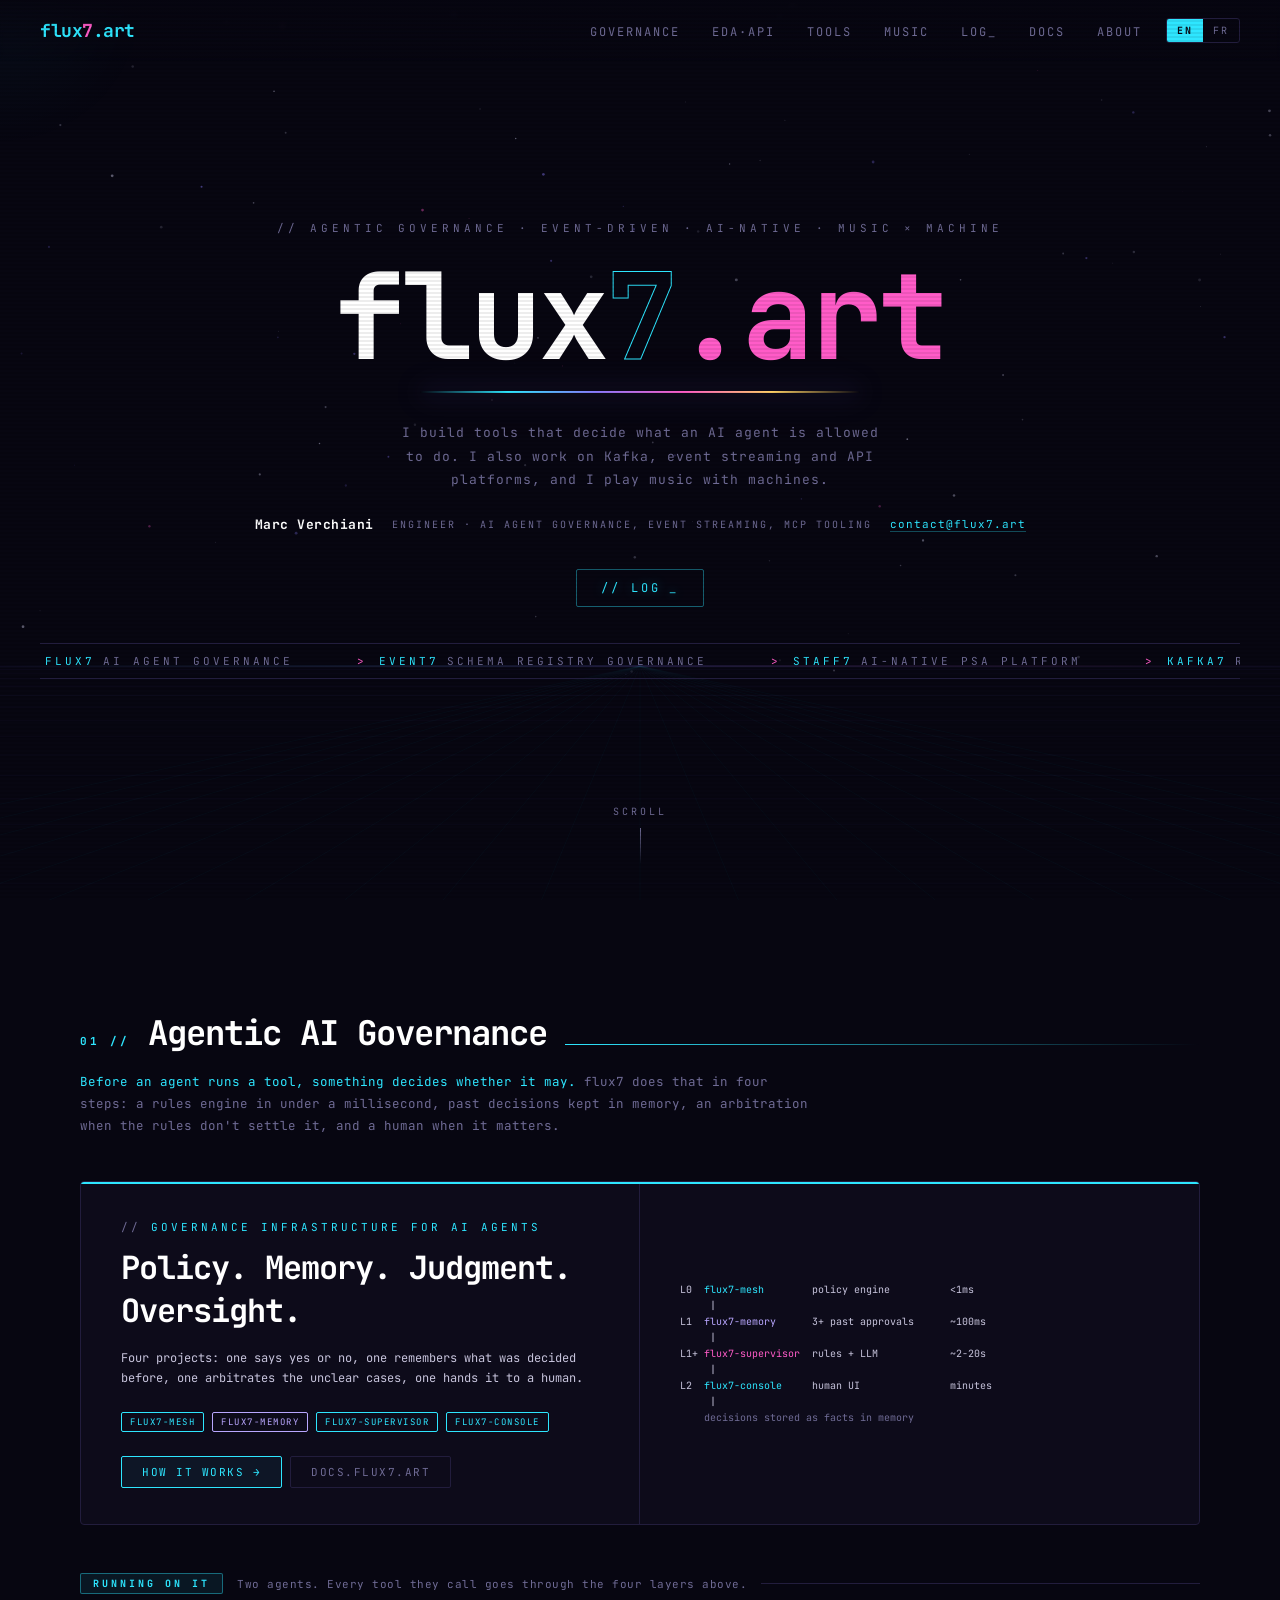
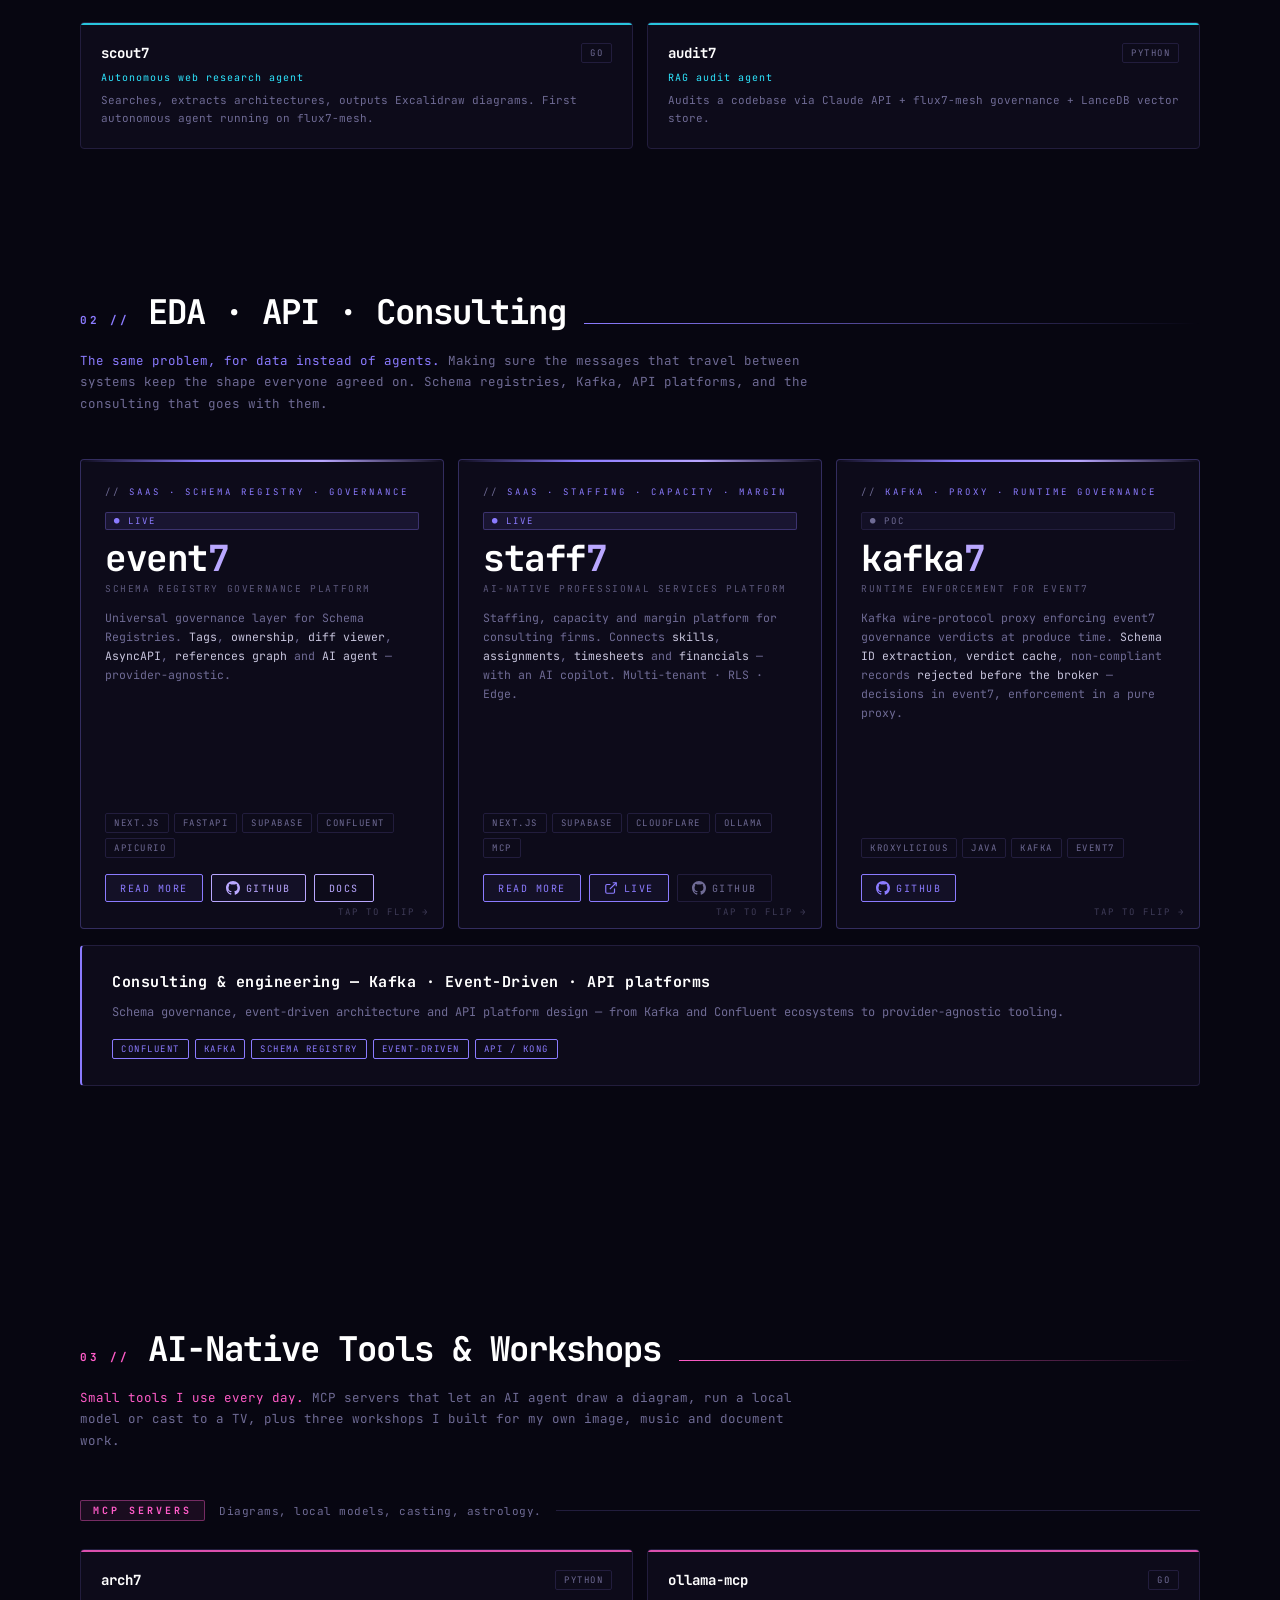
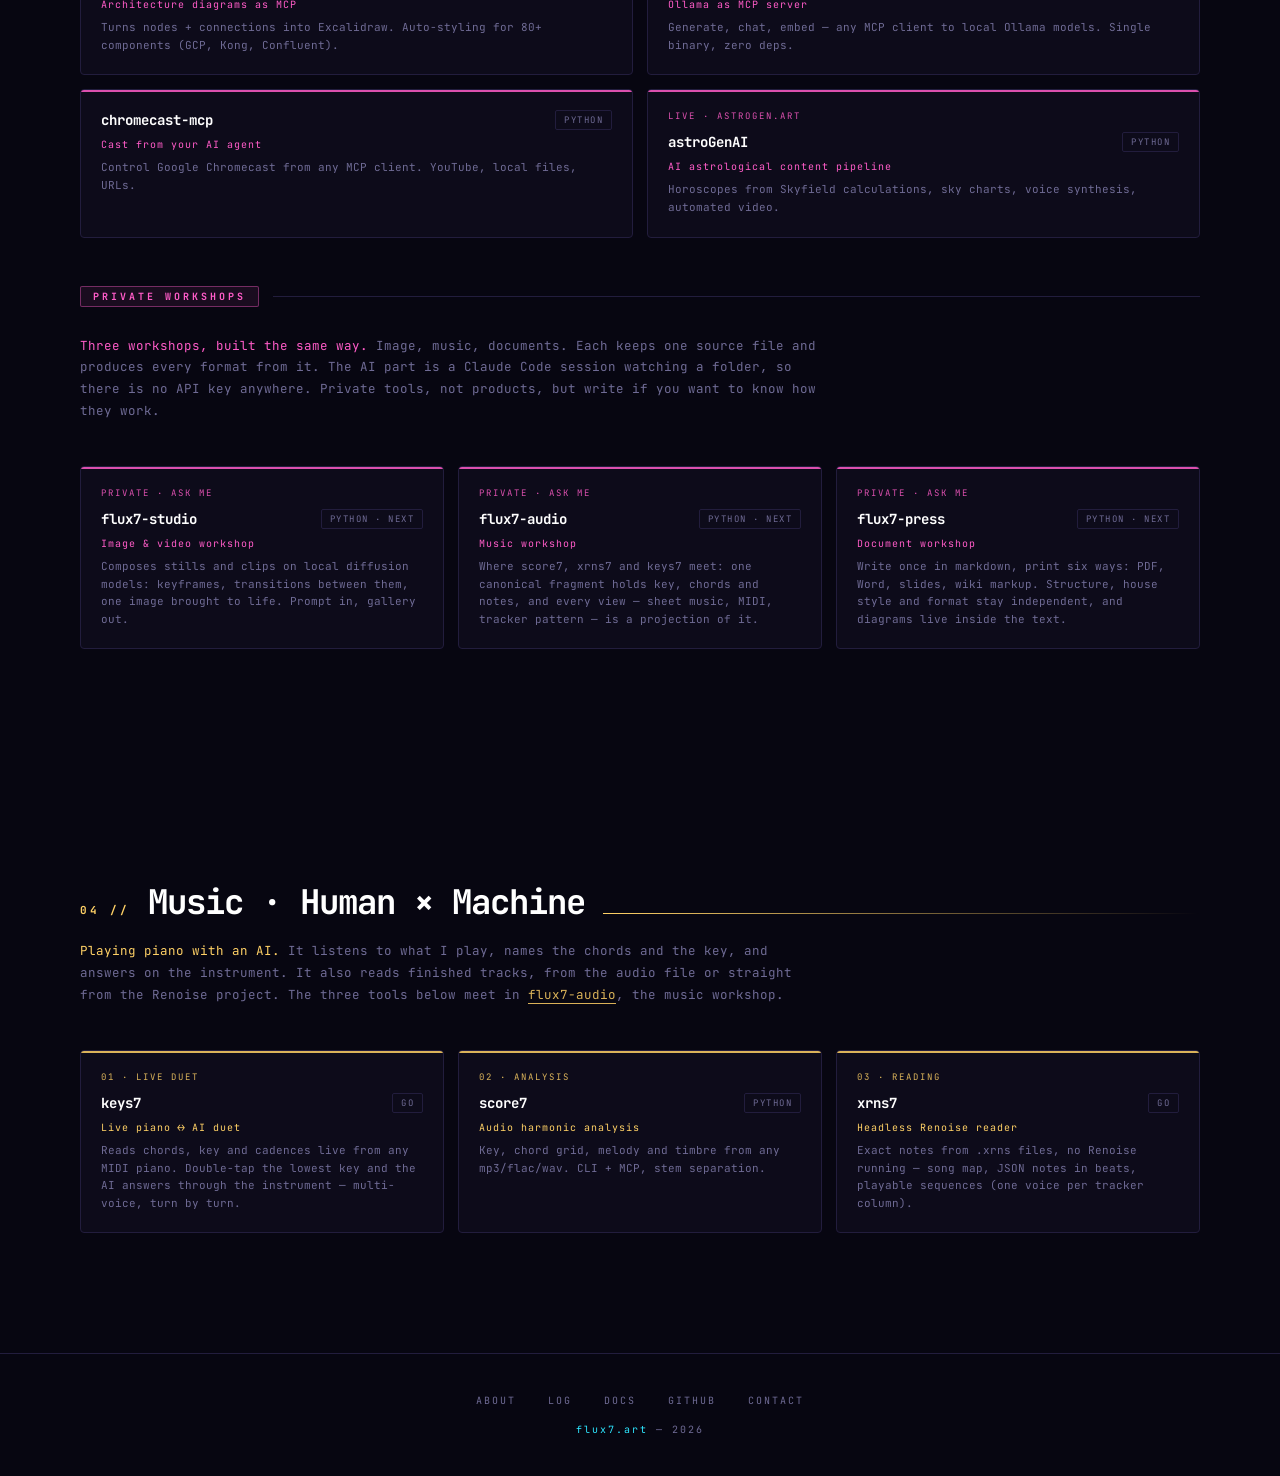
==== index.html @ 59f83938 "chore: contact@flux7.art instead of the personal address Co-Authored-By: Claude Opus 5.5 (1M context" ====
<!DOCTYPE html>
<html lang="en">
<head>
<meta charset="UTF-8">
<meta name="viewport" content="width=device-width, initial-scale=1.0">
<title>flux7.art — Marc Verchiani · AI Agent Governance, Kafka, MCP</title>
<meta name="description" content="Engineer building open-source governance tooling for AI agents, Kafka schema registries and MCP servers. Projects: flux7-mesh, event7, flux7-memory, arch7, flux7-console.">
<meta name="author" content="Marc Verchiani">
<meta name="keywords" content="AI agent governance, flux7-mesh, MCP, Model Context Protocol, Kafka, Confluent, schema registry, event streaming, event7, flux7-memory, flux7-console, arch7, Marc Verchiani, flux7.art">
<link rel="canonical" href="https://flux7.art/">

<!-- Open Graph -->
<meta property="og:type" content="website">
<meta property="og:site_name" content="flux7.art">
<meta property="og:title" content="flux7.art — Marc Verchiani · AI Agent Governance, Kafka, MCP">
<meta property="og:description" content="Engineer building open-source governance tooling for AI agents, Kafka schema registries and MCP servers. Projects: flux7-mesh, event7, flux7-memory, arch7, flux7-console.">
<meta property="og:url" content="https://flux7.art/">
<meta property="og:image" content="https://flux7.art/img/og.png">
<meta property="og:image:width" content="1200">
<meta property="og:image:height" content="630">
<meta property="og:locale" content="en_US">
<meta property="og:locale:alternate" content="fr_FR">

<!-- Twitter Card -->
<meta name="twitter:card" content="summary_large_image">
<meta name="twitter:title" content="flux7.art — Marc Verchiani · AI Agent Governance, Kafka, MCP">
<meta name="twitter:description" content="Engineer building open-source governance tooling for AI agents, Kafka schema registries and MCP servers.">
<meta name="twitter:image" content="https://flux7.art/img/og.png">

<!-- JSON-LD: Person + WebSite -->
<script type="application/ld+json">
{
  "@context": "https://schema.org",
  "@graph": [
    {
      "@type": "Person",
      "@id": "https://flux7.art/#marc",
      "name": "Marc Verchiani",
      "alternateName": "KTCrisis",
      "url": "https://flux7.art/",
      "sameAs": [
        "https://github.com/KTCrisis"
      ],
      "jobTitle": "Engineer — AI Agent Governance, Event Streaming, MCP Tooling",
      "knowsAbout": [
        "AI Agent Governance",
        "Model Context Protocol",
        "Kafka",
        "Confluent",
        "Schema Registry",
        "Event Streaming",
        "Go",
        "Python"
      ]
    },
    {
      "@type": "WebSite",
      "@id": "https://flux7.art/#site",
      "url": "https://flux7.art/",
      "name": "flux7.art",
      "author": { "@id": "https://flux7.art/#marc" },
      "inLanguage": ["en", "fr"]
    }
  ]
}
</script>

<link rel="preconnect" href="https://fonts.googleapis.com">
<link href="https://fonts.googleapis.com/css2?family=JetBrains+Mono:wght@300;400;600;700&family=Space+Mono:wght@400;700&display=swap" rel="stylesheet">
<link rel="icon" type="image/svg+xml" href="/favicon.svg">
<link rel="stylesheet" href="/style.css">
<style>
body { cursor: crosshair; }

/* ── CANVAS BG ── */
#bg-canvas {
  position: fixed; inset: 0; z-index: 0;
  pointer-events: none; opacity: 0.5;
}

/* ── LANG SWITCH ── */
.lang-switch { display: flex; align-items: center; border: 1px solid var(--border); border-radius: 3px; overflow: hidden; margin-left: 24px; }
.lang-btn { font-family: var(--font); font-size: 10px; letter-spacing: 2px; text-transform: uppercase; padding: 5px 10px; background: transparent; border: none; color: var(--text2); cursor: pointer; transition: all 0.2s; }
.lang-btn.active { background: var(--ax1); color: var(--bg); font-weight: 700; }
.lang-btn:not(.active):hover { color: var(--ax1); background: rgba(var(--ax1-rgb),0.05); }

/* ── SECTIONS ── */
section { position: relative; z-index: 1; }

/* ── HERO ── */
#hero {
  min-height: 100vh; display: flex; align-items: center; justify-content: center;
  flex-direction: column; padding: 0 40px; text-align: center;
}
.hero-tag { font-size: 11px; letter-spacing: 4px; color: var(--text2); text-transform: uppercase; margin-bottom: 24px; opacity: 0; animation: fadeUp 0.6s ease 0.2s forwards; }
.hero-tag span { color: var(--ax1); border: 1px solid var(--ax1); padding: 2px 10px; border-radius: 2px; }
.hero-title { font-size: clamp(52px, 10vw, 120px); font-weight: 700; line-height: 0.95; letter-spacing: -4px; margin-bottom: 8px; opacity: 0; animation: fadeUp 0.6s ease 0.4s forwards; }
.hero-title .t1 { color: #fff; }
.hero-title .t2 { color: transparent; -webkit-text-stroke: 1px var(--ax1); position: relative; }
.hero-title .t3 { color: var(--ax3); }
.hero-sub { font-size: 13px; color: var(--text2); margin-top: 28px; letter-spacing: 1px; max-width: 500px; line-height: 1.8; opacity: 0; animation: fadeUp 0.6s ease 0.6s forwards; }
.hero-sub b { color: var(--ax1); font-weight: 400; }

/* ── HERO : qui parle, et comment le joindre ── */
.hero-id { display: flex; flex-wrap: wrap; align-items: center; justify-content: center; gap: 8px 18px; margin-top: 24px; opacity: 0; animation: fadeUp 0.6s ease 0.7s forwards; }
.hero-name { font-size: 13px; font-weight: 700; color: #fff; letter-spacing: 0.5px; }
.hero-role { font-size: 10px; letter-spacing: 2px; text-transform: uppercase; color: var(--text2); }
.hero-mail { font-size: 11px; letter-spacing: 1px; color: var(--ax1); text-decoration: none; border-bottom: 1px solid rgba(var(--ax1-rgb),0.3); transition: border-color 0.2s; }
.hero-mail:hover { border-color: var(--ax1); }
.scroll-hint { position: absolute; bottom: 36px; left: 0; right: 0; text-align: center; font-size: 10px; letter-spacing: 3px; color: var(--text2); text-transform: uppercase; opacity: 0; animation: fadeUp 0.6s ease 1.2s forwards; }
@keyframes blink { 0%, 100% { opacity: 1; } 50% { opacity: 0; } }
.log-cursor { animation: blink 1s step-end infinite; color: var(--ax1); text-shadow: 0 0 8px rgba(var(--ax1-rgb),0.6); }

/* ── TICKER ── */
.ticker-wrap {
  width: 100%;
  overflow: hidden;
  margin-top: 36px;
  border-top: 1px solid var(--border);
  border-bottom: 1px solid var(--border);
  padding: 10px 0;
  opacity: 0;
  animation: fadeUp 0.6s ease 1s forwards;
}
.ticker {
  display: flex;
  white-space: nowrap;
}
.ticker-item {
  font-size: 11px;
  letter-spacing: 3px;
  text-transform: uppercase;
  color: var(--text2);
  padding: 0 32px;
  flex-shrink: 0;
}
.ticker-item .dot {
  color: var(--ax3);
  margin-right: 12px;
}
.ticker-item .name {
  color: var(--ax1);
}
.ticker-item .desc {
  color: var(--text2);
  margin-left: 8px;
}
.scroll-hint::after { content: ''; display: block; width: 1px; height: 36px; background: linear-gradient(to bottom, var(--text2), transparent); margin: 10px auto 0; animation: scrollLine 2s ease infinite; }

/* ── PROJECT & LAB SECTIONS ── */
#projects { padding: 120px 40px; max-width: 1200px; margin: 0 auto; }
#lab { padding: 120px 40px; max-width: 1200px; margin: 0 auto; }

/* ── SHARED CARD ELEMENTS ── */
.card-btn { display: inline-flex; align-items: center; gap: 6px; font-family: var(--font); font-size: 10px; letter-spacing: 1.5px; text-transform: uppercase; padding: 6px 14px; border-radius: 2px; text-decoration: none; transition: all 0.2s; border: 1px solid; }
.card-btn-github { color: var(--text2); border-color: var(--border); background: transparent; }
.card-btn-github:hover { color: #fff; border-color: #fff; background: rgba(255,255,255,0.05); }
.stack-tag { font-size: 9px; letter-spacing: 1.5px; text-transform: uppercase; padding: 3px 8px; border: 1px solid var(--border); color: var(--text2); border-radius: 2px; }
/* en ligne : la couleur de l'axe ; en chantier : discret */
.status-live { background: rgba(var(--ax-rgb),0.1); color: var(--ax); border: 1px solid rgba(var(--ax-rgb),0.3); }
.status-wip { background: rgba(var(--ax-rgb),0.05); color: var(--text2); border: 1px solid var(--border); }

/* ── LAB COMPACT CARDS ── */
#lab a:hover { border-color: var(--dim) !important; }

/* ── FLIP CARDS ── */
.sub-header { display: flex; flex-wrap: wrap; align-items: center; gap: 14px; margin-bottom: 28px; margin-top: 48px; }
.sub-header:first-child { margin-top: 0; }
.sub-header-note { font-size: 11px; color: var(--text2); letter-spacing: 0.5px; }
.sub-header-label { font-size: 10px; letter-spacing: 3px; text-transform: uppercase; padding: 3px 12px; border-radius: 2px; font-weight: 700; border: 1px solid transparent; }
/* le libelle prend la couleur de son axe */
.axis .sub-header-label { color: var(--ax); border-color: rgba(var(--ax-rgb),0.4); background: rgba(var(--ax-rgb),0.08); }
.sub-header-line { flex: 1; height: 1px; background: var(--border); }

.flip-grid { display: grid; grid-template-columns: repeat(3, 1fr); gap: 14px; }
.flip-container { perspective: 1200px; height: 470px; cursor: pointer; }
.flip-inner { position: relative; width: 100%; height: 100%; transition: transform 0.6s cubic-bezier(0.4, 0, 0.2, 1); transform-style: preserve-3d; }
.flip-container.flipped .flip-inner { transform: rotateY(180deg); }
.flip-front, .flip-back { position: absolute; inset: 0; -webkit-backface-visibility: hidden; backface-visibility: hidden; border-radius: 4px; overflow: hidden; }

/* Front */
.flip-front {
  background: var(--bg2); border: 1px solid var(--border); padding: 26px 24px;
  display: flex; flex-direction: column; transition: border-color 0.3s;
}
.flip-front::before { content: ''; position: absolute; top: 0; left: 0; right: 0; height: 2px; background: transparent; transition: background 0.3s; }
.flip-container:hover .flip-front { border-color: var(--dim); }

/* la carte prend la couleur de son axe : plus de classe d'accent a poser */
.axis .flip-front { border-color: rgba(var(--ax-rgb),0.3); }
.axis .flip-container:hover .flip-front { border-color: rgba(var(--ax-rgb),0.65); }
.axis .flip-front::before { background: linear-gradient(90deg, transparent, var(--ax), var(--ax-alt), transparent); animation: featuredLine 3s ease infinite; }

.flip-cat { font-size: 9px; letter-spacing: 3px; text-transform: uppercase; color: var(--text2); margin-bottom: 14px; }
.flip-cat span { color: var(--ax); }
.flip-logo-area { display: flex; align-items: center; gap: 14px; margin-bottom: 6px; }
.flip-logo-text { font-size: 36px; font-weight: 700; letter-spacing: -1.5px; line-height: 1; }
.flip-tagline { font-size: 9.5px; letter-spacing: 1.6px; text-transform: uppercase; color: var(--text2); margin-bottom: 14px; opacity: 0.8; }
.flip-desc { font-size: 11.5px; color: var(--text2); line-height: 1.65; margin-bottom: 18px; flex: 1; }
.flip-desc b { color: var(--text); font-weight: 400; }
.flip-stack { display: flex; flex-wrap: wrap; gap: 5px; margin-bottom: 16px; }
.flip-actions { display: flex; gap: 8px; margin-top: auto; }
.flip-hint { position: absolute; bottom: 10px; right: 14px; font-size: 9px; letter-spacing: 2px; text-transform: uppercase; color: var(--text2); opacity: 0.5; }
.flip-status { display: inline-block; font-size: 9px; letter-spacing: 2px; text-transform: uppercase; padding: 2px 8px; border-radius: 2px; margin-bottom: 10px; }

/* Back */
.flip-back { transform: rotateY(180deg); background: var(--bg2); border: 1px solid var(--border); display: flex; flex-direction: column; }
.flip-back-img { flex: 1; position: relative; overflow: hidden; }
.flip-back-img img { width: 100%; height: 100%; object-fit: cover; opacity: 0.85; transition: opacity 0.3s; }
.flip-container.flipped:hover .flip-back-img img { opacity: 1; }


.flip-back-metrics { display: grid; grid-template-columns: repeat(2, 1fr); gap: 1px; background: var(--border); border-top: 1px solid var(--border); }
.flip-back-metric { padding: 11px 10px; background: var(--bg2); text-align: center; }
.flip-back-metric-val { font-size: 16px; font-weight: 700; letter-spacing: -0.5px; line-height: 1; margin-bottom: 3px; }
.flip-back-metric-label { font-size: 8px; letter-spacing: 1.5px; text-transform: uppercase; color: var(--text2); }
.flip-back-hint { position: absolute; bottom: 10px; right: 14px; font-size: 9px; letter-spacing: 2px; text-transform: uppercase; color: var(--text2); opacity: 0.5; z-index: 2; }

.axis .flip-back { border-color: rgba(var(--ax-rgb),0.3); }
.axis .flip-back-metric-val { color: var(--ax); }

/* Logos : le mot en blanc, le chiffre dans la teinte claire de l'axe */
.logo-word { color: #fff; }
.logo-seven { color: var(--ax-alt); animation: axPulse 2.5s ease-in-out infinite; }

@keyframes axPulse {
  0%, 100% { text-shadow: 0 0 10px rgba(var(--ax-rgb),0.8), 0 0 30px rgba(var(--ax-rgb),0.4), 0 0 60px rgba(var(--ax-rgb),0.2); }
  50%      { text-shadow: 0 0 20px rgba(var(--ax-rgb),1),   0 0 50px rgba(var(--ax-rgb),0.6), 0 0 100px rgba(var(--ax-rgb),0.3); }
}
@keyframes featuredLine {
  0%, 100% { opacity: 0.4; transform: scaleX(0.8); }
  50% { opacity: 1; transform: scaleX(1); }
}

/* ── ANIMATIONS ── */
@keyframes glitch {
  0%, 90%, 100% { text-shadow: none; transform: none; }
  92% { text-shadow: 3px 0 var(--ax3); transform: translateX(-2px); }
  94% { text-shadow: -3px 0 var(--ax1); transform: translateX(2px); }
  96% { text-shadow: 3px 0 var(--ax3); transform: translateX(-1px); }
}
.glitch { animation: glitch 4s ease infinite; }
@keyframes fadeUp { from { opacity: 0; transform: translateY(20px); } to { opacity: 1; transform: translateY(0); } }
@keyframes scrollLine {
  0% { transform: scaleY(0); transform-origin: top; }
  50% { transform: scaleY(1); transform-origin: top; }
  50.001% { transform: scaleY(1); transform-origin: bottom; }
  100% { transform: scaleY(0); transform-origin: bottom; }
}
.cursor-glow { width: 300px; height: 300px; background: radial-gradient(circle, rgba(var(--ax1-rgb),0.04) 0%, transparent 70%); border-radius: 50%; position: fixed; pointer-events: none; z-index: 2; transform: translate(-50%, -50%); transition: transform 0.1s; }

/* ── HERO HORIZON (soleil synthwave) ── */
.hero-horizon {
  width: min(440px, 72vw); height: 2px; margin: 10px auto 0;
  background: linear-gradient(90deg, transparent, var(--ax1) 20%, var(--ax2) 40%, var(--ax3) 60%, var(--ax4) 80%, transparent);
  box-shadow: 0 0 26px rgba(var(--ax2-rgb),0.55), 0 0 60px rgba(var(--ax3-rgb),0.25);
  opacity: 0; animation: fadeUp 0.6s ease 0.5s forwards;
}

/* ── AXIS SECTIONS ── */
/* Chaque section pose sa couleur une fois. Tout ce qu'elle contient la lit
   par heritage, via --ax : aucune regle ne nomme un axe en particulier, et
   aucune tuile ne porte de classe de couleur. */
.axis   { --ax: var(--ax1); --ax-rgb: var(--ax1-rgb); --ax-alt: var(--ax2); }
.axis-1 { --ax: var(--ax1); --ax-rgb: var(--ax1-rgb); --ax-alt: var(--ax2); }
.axis-2 { --ax: var(--ax2); --ax-rgb: var(--ax2-rgb); --ax-alt: var(--ax2-light); }
.axis-3 { --ax: var(--ax3); --ax-rgb: var(--ax3-rgb); --ax-alt: var(--ax2-light); }
.axis-4 { --ax: var(--ax4); --ax-rgb: var(--ax4-rgb); --ax-alt: var(--ax3); }

.axis { padding: 110px 40px 20px; max-width: 1200px; margin: 0 auto; }
.axis-head { display: flex; align-items: baseline; gap: 18px; margin-bottom: 16px; }
.axis-num { font-size: 11px; letter-spacing: 3px; font-weight: 700; }
.axis-title { font-size: clamp(24px,4vw,34px); font-weight: 700; color: #fff; letter-spacing: -1px; }
.axis-line { flex: 1; height: 1px; }
.axis-thesis { font-size: 12.5px; line-height: 1.75; color: var(--text2); max-width: 740px; margin-bottom: 44px; }
.axis-thesis b { font-weight: 400; }
.thesis-link { color: inherit; text-decoration: none; border-bottom: 1px solid currentColor; opacity: 0.85; transition: opacity 0.2s; }
.thesis-link:hover { opacity: 1; }
.axis .thesis-link { color: var(--ax); }
.axis .axis-num, .axis .axis-thesis b { color: var(--ax); }
.axis .axis-line { background: linear-gradient(90deg, var(--ax), transparent); }

/* ── MINI CARDS (couleur héritée de l'axe) ── */
.lab-grid { display: grid; grid-template-columns: repeat(3, 1fr); gap: 14px; }
/* la grille suit le nombre de tuiles : pas de colonne vide en bout de ligne */
.lab-grid.grid-2 { grid-template-columns: repeat(2, 1fr); }
.mini-card { background: var(--bg2); border: 1px solid var(--border); border-radius: 4px; padding: 20px; text-decoration: none; display: flex; flex-direction: column; gap: 8px; position: relative; overflow: hidden; transition: border-color 0.2s, transform 0.2s; }
.mini-card:hover { border-color: var(--dim); transform: translateY(-2px); }
.mini-bar { position: absolute; top: 0; left: 0; right: 0; height: 2px; opacity: 0.85; }
.mini-top { display: flex; align-items: center; justify-content: space-between; }
.mini-name { font-size: 14px; font-weight: 700; color: #fff; }
.mini-step { font-size: 9px; letter-spacing: 2px; text-transform: uppercase; margin-bottom: 2px; }
.mini-tagline { font-size: 10px; letter-spacing: 1px; }
.mini-desc { font-size: 11px; color: var(--text2); line-height: 1.6; margin: 0; }
.axis .mini-bar { background: var(--ax); }
.axis .mini-tagline { color: var(--ax); }
.axis .mini-step { color: var(--ax); opacity: 0.85; }

/* ── CONSEIL block ── */
.conseil { background: var(--bg2); border: 1px solid var(--border); border-left: 2px solid var(--ax2); border-radius: 4px; padding: 26px 30px; margin-top: 16px; }
.conseil h3 { font-size: 15px; color:#fff; font-weight:700; margin-bottom:10px; letter-spacing:0.5px; }
.conseil p { font-size: 12px; color: var(--text2); line-height: 1.7; margin:0; }
.conseil .tags { display:flex; flex-wrap:wrap; gap:6px; margin-top:16px; }

/* ── RESPONSIVE ── */
/* palier intermediaire : 3 colonnes deviennent illisibles avant le passage mobile */
@media (max-width: 1080px) {
  .flip-grid { grid-template-columns: repeat(2, 1fr); }
  .lab-grid { grid-template-columns: repeat(2, 1fr); }
}
@media (max-width: 860px) {
  .axis, #projects, #lab { padding-left: 26px; padding-right: 26px; }
  .nav-links { gap: 22px; }
}
@media (max-width: 768px) {
  .lab-grid { grid-template-columns: 1fr !important; }
  nav { padding: 14px 20px; }
  #hero { padding-left: 20px; padding-right: 20px; }
  .axis, #projects, #lab { padding-left: 20px; padding-right: 20px; }
  .hero-title { letter-spacing: -2px; }
  .flip-grid { grid-template-columns: 1fr; }
  .flip-container { height: 440px; }
  #flux7 > div > div { grid-template-columns: 1fr !important; }
  #flux7 > div > div > div:first-child { border-right: none !important; border-bottom: 1px solid var(--border); }
  #flux7 > div > div > div { padding: 28px 22px !important; }
  #flux7 pre, .flip-back-img pre { overflow-x: auto; max-width: 100%; }
  #lab > div:last-child { grid-template-columns: 1fr !important; }
  .conseil { padding: 22px 22px; }
}
@media (max-width: 680px) {
  .lang-switch { margin-left: 14px; }
}
@media (max-width: 460px) {
  .hero-sub { font-size: 12px; }
  .axis-head { flex-wrap: wrap; gap: 10px; }
  .flip-container { height: 470px; }
}
</style>
</head>
<body>

<canvas id="bg-canvas"></canvas>
<div class="cursor-glow" id="cursor-glow"></div>

<nav>
  <a href="#" class="nav-logo">flux<span>7</span>.art</a>
  <div class="nav-right">
    <ul class="nav-links" id="nav-links">
      <li><a href="#flux7">Governance</a></li>
      <li><a href="#projects">EDA·API</a></li>
      <li><a href="#lab">Tools</a></li>
      <li><a href="#music">Music</a></li>
      <li><a href="/blog/">log_</a></li>
      <li><a href="https://docs.flux7.art">Docs</a></li>
      <li><a href="/about/">About</a></li>
    </ul>
    <div class="lang-switch">
      <button class="lang-btn active" id="btn-en" onclick="setLang('en')">EN</button>
      <button class="lang-btn" id="btn-fr" onclick="setLang('fr')">FR</button>
    </div>
    <button class="nav-toggle" id="nav-toggle" aria-label="Menu" aria-expanded="false">
      <span></span><span></span><span></span>
    </button>
  </div>
</nav>

<section id="hero">
  <div class="hero-tag" data-en="// agentic governance · event-driven · ai-native · music × machine" data-fr="// gouvernance agentique · event-driven · ai-native · musique × machine">// agentic governance · event-driven · ai-native · music × machine</div>
  <h1 class="hero-title">
    <span class="t1 glitch">flux</span><span class="t2">7</span><span class="t3">.art</span>
  </h1>
  <div class="hero-horizon"></div>
  <p class="hero-sub">
    <span data-en="I build tools that decide what an AI agent is allowed to do. I also work on Kafka, event streaming and API platforms, and I play music with machines." data-fr="Je construis des outils qui decident ce qu'un agent IA a le droit de faire. Je travaille aussi sur Kafka, l'event streaming et les plateformes API, et je fais de la musique avec des machines.">I build tools that decide what an AI agent is allowed to do. I also work on Kafka, event streaming and API platforms, and I play music with machines.</span>
  </p>
  <div class="hero-id">
    <span class="hero-name">Marc Verchiani</span>
    <span class="hero-role" data-en="Engineer · AI agent governance, event streaming, MCP tooling" data-fr="Ingenieur · gouvernance des agents IA, event streaming, outillage MCP">Engineer · AI agent governance, event streaming, MCP tooling</span>
    <a class="hero-mail" href="mailto:contact@flux7.art">contact@flux7.art</a>
  </div>
  <a href="/blog/" style="display:inline-flex;align-items:center;gap:8px;margin-top:36px;font-size:12px;letter-spacing:3px;text-transform:uppercase;color:var(--ax1);text-decoration:none;border:1px solid rgba(var(--ax1-rgb),0.4);padding:10px 24px;border-radius:2px;transition:all 0.3s;opacity:0;animation:fadeUp 0.6s ease 0.8s forwards;text-shadow:0 0 12px rgba(var(--ax1-rgb),0.4);" onmouseover="this.style.borderColor='var(--ax1)';this.style.textShadow='0 0 20px rgba(var(--ax1-rgb),0.7)';this.style.boxShadow='0 0 16px rgba(var(--ax1-rgb),0.15)'" onmouseout="this.style.borderColor='rgba(var(--ax1-rgb),0.4)';this.style.textShadow='0 0 12px rgba(var(--ax1-rgb),0.4)';this.style.boxShadow='none'">
    <span data-en="// log" data-fr="// log">// log</span><span class="log-cursor">_</span>
  </a>
  <div class="ticker-wrap">
    <div class="ticker" id="ticker">
      <span class="ticker-item"><span class="dot">&gt;</span><span class="name">flux7</span><span class="desc">ai agent governance</span></span>
      <span class="ticker-item"><span class="dot">&gt;</span><span class="name">event7</span><span class="desc">schema registry governance</span></span>
      <span class="ticker-item"><span class="dot">&gt;</span><span class="name">staff7</span><span class="desc">ai-native psa platform</span></span>
      <span class="ticker-item"><span class="dot">&gt;</span><span class="name">kafka7</span><span class="desc">runtime schema enforcement</span></span>
      <span class="ticker-item"><span class="dot">&gt;</span><span class="name">scout7</span><span class="desc">autonomous web research agent</span></span>
      <span class="ticker-item"><span class="dot">&gt;</span><span class="name">arch7</span><span class="desc">excalidraw diagram generator</span></span>
      <span class="ticker-item"><span class="dot">&gt;</span><span class="name">ollama-mcp</span><span class="desc">mcp server for ollama</span></span>
      <span class="ticker-item"><span class="dot">&gt;</span><span class="name">chromecast-mcp</span><span class="desc">mcp server for chromecast</span></span>
      <span class="ticker-item"><span class="dot">&gt;</span><span class="name">score7</span><span class="desc">audio harmonic analysis</span></span>
      <span class="ticker-item"><span class="dot">&gt;</span><span class="name">keys7</span><span class="desc">live piano-ai duet</span></span>
      <span class="ticker-item"><span class="dot">&gt;</span><span class="name">flux7-studio</span><span class="desc">image &amp; video workshop</span></span>
      <span class="ticker-item"><span class="dot">&gt;</span><span class="name">flux7-audio</span><span class="desc">music workshop</span></span>
      <span class="ticker-item"><span class="dot">&gt;</span><span class="name">flux7-press</span><span class="desc">document workshop</span></span>
      <span class="ticker-item"><span class="dot">&gt;</span><span class="name">xrns7</span><span class="desc">headless renoise reader</span></span>
      <span class="ticker-item"><span class="dot">&gt;</span><span class="name">astroGenAI</span><span class="desc">ai astrological pipeline</span></span>
    </div>
  </div>
  <div class="scroll-hint">scroll</div>
</section>

<!-- ═══ 01 — AGENTIC AI GOVERNANCE ═══ -->
<section id="flux7" class="axis axis-1">
  <div class="axis-head">
    <span class="axis-num">01 //</span>
    <h2 class="axis-title" data-en="Agentic AI Governance" data-fr="Gouvernance des agents IA">Agentic AI Governance</h2>
    <div class="axis-line"></div>
  </div>
  <p class="axis-thesis" data-en="<b>Before an agent runs a tool, something decides whether it may.</b> flux7 does that in four steps: a rules engine in under a millisecond, past decisions kept in memory, an arbitration when the rules don't settle it, and a human when it matters." data-fr="<b>Avant qu'un agent lance un outil, quelque chose decide s'il en a le droit.</b> flux7 le fait en quatre etapes : un moteur de regles en moins d'une milliseconde, les decisions passees gardees en memoire, un arbitrage quand les regles ne tranchent pas, et un humain quand ca compte."><b>Before an agent runs a tool, something decides whether it may.</b> flux7 does that in four steps: a rules engine in under a millisecond, past decisions kept in memory, an arbitration when the rules don't settle it, and a human when it matters.</p>

  <div style="background:var(--bg2);border:1px solid var(--border);border-radius:4px;overflow:hidden;position:relative;">
    <div style="height:2px;background:linear-gradient(90deg,var(--ax1),var(--ax1),var(--ax1));"></div>
    <div style="display:grid;grid-template-columns:1fr 1fr;gap:0;">
      <div style="padding:36px 40px;border-right:1px solid var(--border);">
        <div style="font-size:11px;letter-spacing:3px;text-transform:uppercase;color:var(--text2);margin-bottom:12px;">// <span style="color:var(--ax1);">Governance infrastructure for AI agents</span></div>
        <div style="font-size:32px;font-weight:700;color:#fff;letter-spacing:-1px;margin-bottom:16px;" data-en="Policy. Memory. Judgment. Oversight." data-fr="Politique. Memoire. Jugement. Supervision.">Policy. Memory. Judgment. Oversight.</div>
        <p style="font-size:12px;color:var(--text);line-height:1.7;margin-bottom:24px;" data-en="Four projects: one says yes or no, one remembers what was decided before, one arbitrates the unclear cases, one hands it to a human." data-fr="Quatre projets : l'un dit oui ou non, l'un se souvient de ce qui a deja ete decide, l'un arbitre les cas flous, l'un passe la main a un humain.">Four projects: one says yes or no, one remembers what was decided before, one arbitrates the unclear cases, one hands it to a human.</p>
        <div style="display:flex;flex-wrap:wrap;gap:8px;margin-bottom:24px;">
          <span class="stack-tag" style="border-color:var(--ax1);color:var(--ax1);">flux7-mesh</span>
          <span class="stack-tag" style="border-color:var(--ax2-light);color:var(--ax2-light);">flux7-memory</span>
          <span class="stack-tag" style="border-color:var(--ax1);color:var(--ax1);">flux7-supervisor</span>
          <span class="stack-tag" style="border-color:var(--ax1);color:var(--ax1);">flux7-console</span>
        </div>
        <div style="display:flex;flex-wrap:wrap;gap:8px;"><a href="/projects/flux7/" class="card-btn" style="border-color:var(--ax1);color:var(--ax1);background:rgba(var(--ax1-rgb),0.05);font-size:11px;padding:8px 20px;">How it works &rarr;</a><a href="https://docs.flux7.art" target="_blank" class="card-btn card-btn-github" style="font-size:11px;padding:8px 20px;">docs.flux7.art</a></div>
      </div>
      <div style="padding:36px 40px;display:flex;align-items:center;">
        <pre style="font-family:var(--font);font-size:10px;line-height:1.6;color:var(--text);margin:0;white-space:pre;">L0  <span style="color:var(--ax1);">flux7-mesh</span>        policy engine          &lt;1ms
     |
L1  <span style="color:var(--ax2-light);">flux7-memory</span>      3+ past approvals      ~100ms
     |
L1+ <span style="color:var(--ax3);">flux7-supervisor</span>  rules + LLM            ~2-20s
     |
L2  <span style="color:var(--ax1);">flux7-console</span>     human UI               minutes
     |
    <span style="color:var(--text2);">decisions stored as facts in memory</span></pre>
      </div>
    </div>
  </div>
  <div class="sub-header">
    <span class="sub-header-label" data-en="Running on it" data-fr="Ce qui tourne dessus">Running on it</span>
    <span class="sub-header-note" data-en="Two agents. Every tool they call goes through the four layers above." data-fr="Deux agents. Chaque outil qu'ils appellent passe par les quatre couches ci-dessus.">Two agents. Every tool they call goes through the four layers above.</span>
    <span class="sub-header-line"></span>
  </div>
  <div class="lab-grid grid-2">
    <a href="https://github.com/KTCrisis/scout7" target="_blank" class="mini-card">
      <div class="mini-bar"></div>
      <div class="mini-top"><span class="mini-name">scout7</span><span class="stack-tag">Go</span></div>
      <div class="mini-tagline" data-en="Autonomous web research agent" data-fr="Agent autonome de recherche web">Autonomous web research agent</div>
      <p class="mini-desc" data-en="Searches, extracts architectures, outputs Excalidraw diagrams. First autonomous agent running on flux7-mesh." data-fr="Recherche, extrait des architectures, produit des diagrammes Excalidraw. Premier agent autonome sur flux7-mesh.">Searches, extracts architectures, outputs Excalidraw diagrams. First autonomous agent running on flux7-mesh.</p>
    </a>
    <a href="https://github.com/KTCrisis/audit7" target="_blank" class="mini-card">
      <div class="mini-bar"></div>
      <div class="mini-top"><span class="mini-name">audit7</span><span class="stack-tag">Python</span></div>
      <div class="mini-tagline" data-en="RAG audit agent" data-fr="Agent d'audit RAG">RAG audit agent</div>
      <p class="mini-desc" data-en="Audits a codebase via Claude API + flux7-mesh governance + LanceDB vector store." data-fr="Audite le code via Claude API + gouvernance flux7-mesh + LanceDB.">Audits a codebase via Claude API + flux7-mesh governance + LanceDB vector store.</p>
    </a>
  </div>
</section>

<!-- ═══ 02 — EDA · API · CONSEIL ═══ -->
<section id="projects" class="axis axis-2">
  <div class="axis-head">
    <span class="axis-num">02 //</span>
    <h2 class="axis-title">EDA · API · Consulting</h2>
    <div class="axis-line"></div>
  </div>
  <p class="axis-thesis" data-en="<b>The same problem, for data instead of agents.</b> Making sure the messages that travel between systems keep the shape everyone agreed on. Schema registries, Kafka, API platforms, and the consulting that goes with them." data-fr="<b>Le meme probleme, pour la donnee au lieu des agents.</b> S'assurer que les messages qui circulent entre systemes gardent la forme sur laquelle tout le monde s'est mis d'accord. Schema registries, Kafka, plateformes API, et le conseil qui va avec."><b>The same problem, for data instead of agents.</b> Making sure the messages that travel between systems keep the shape everyone agreed on. Schema registries, Kafka, API platforms, and the consulting that goes with them.</p>

  <div class="flip-grid">

    <!-- ═══ EVENT7 ═══ -->
    <div class="flip-container" onclick="this.classList.toggle('flipped')">
      <div class="flip-inner">
        <div class="flip-front">
          <div class="flip-cat">// <span>SaaS · Schema Registry · Governance</span></div>
          <span class="flip-status status-live">● live</span>
          <div class="flip-logo-area">
            <div class="flip-logo-text"><span class="logo-word">event</span><span class="logo-seven">7</span></div>
          </div>
          <div class="flip-tagline">Schema Registry Governance Platform</div>
          <p class="flip-desc" data-en="Universal governance layer for Schema Registries. Tags, ownership, classification, diff viewer, AsyncAPI, references graph and AI agent — provider-agnostic." data-fr="Couche de gouvernance universelle pour Schema Registries. Tags, ownership, classification, diff viewer, AsyncAPI, graphe de references et agent IA.">Universal governance layer for Schema Registries. <b>Tags</b>, <b>ownership</b>, <b>diff viewer</b>, <b>AsyncAPI</b>, <b>references graph</b> and <b>AI agent</b> — provider-agnostic.</p>
          <div class="flip-stack">
            <span class="stack-tag">Next.js</span><span class="stack-tag">FastAPI</span><span class="stack-tag">Supabase</span><span class="stack-tag">Confluent</span><span class="stack-tag">Apicurio</span>
          </div>
          <div class="flip-actions">
            <a href="/projects/event7/" class="card-btn" style="border-color:var(--ax);color:var(--ax);background:rgba(var(--ax-rgb),0.06);" onclick="event.stopPropagation()">Read more</a>
            <a href="https://github.com/KTCrisis/event7" target="_blank" class="card-btn" style="border-color:var(--ax2-light);color:var(--ax2-light);background:rgba(var(--ax2-rgb),0.05);" onclick="event.stopPropagation()"><svg width="14" height="14" viewBox="0 0 24 24" fill="currentColor"><path d="M12 0C5.37 0 0 5.37 0 12c0 5.3 3.438 9.8 8.205 11.385.6.113.82-.258.82-.577 0-.285-.01-1.04-.015-2.04-3.338.724-4.042-1.61-4.042-1.61-.546-1.385-1.335-1.755-1.335-1.755-1.087-.744.084-.729.084-.729 1.205.084 1.838 1.236 1.838 1.236 1.07 1.835 2.809 1.305 3.495.998.108-.776.417-1.305.76-1.605-2.665-.3-5.466-1.332-5.466-5.93 0-1.31.465-2.38 1.235-3.22-.135-.303-.54-1.523.105-3.176 0 0 1.005-.322 3.3 1.23.96-.267 1.98-.399 3-.405 1.02.006 2.04.138 3 .405 2.28-1.552 3.285-1.23 3.285-1.23.645 1.653.24 2.873.12 3.176.765.84 1.23 1.91 1.23 3.22 0 4.61-2.805 5.625-5.475 5.92.42.36.81 1.096.81 2.22 0 1.606-.015 2.896-.015 3.286 0 .315.21.69.825.57C20.565 21.795 24 17.295 24 12c0-6.63-5.37-12-12-12z"/></svg> GitHub</a>
            <a href="https://github.com/KTCrisis/event7/blob/main/ARCHITECTURE.md" target="_blank" class="card-btn card-btn-github" style="border-color:var(--ax2-light);color:var(--ax2-light);" onclick="event.stopPropagation()">Docs</a>
          </div>
          <div class="flip-hint">tap to flip &rarr;</div>
        </div>
        <div class="flip-back">
          <div class="flip-back-img"><img src="/img/event7.jpg" alt="event7 screenshot"></div>
          <div class="flip-back-metrics">
            <div class="flip-back-metric"><div class="flip-back-metric-val">4</div><div class="flip-back-metric-label">SR Providers</div></div>
            <div class="flip-back-metric"><div class="flip-back-metric-val">AI</div><div class="flip-back-metric-label">Schema Agent</div></div>
            <div class="flip-back-metric"><div class="flip-back-metric-val">SaaS</div><div class="flip-back-metric-label">+ On-Prem</div></div>
            <div class="flip-back-metric"><div class="flip-back-metric-val">OSS</div><div class="flip-back-metric-label">Apache 2.0</div></div>
          </div>
          <div class="flip-back-hint">&larr; tap to flip</div>
        </div>
      </div>
    </div>

    <!-- ═══ STAFF7 ═══ -->
    <div class="flip-container" onclick="this.classList.toggle('flipped')">
      <div class="flip-inner">
        <div class="flip-front">
          <div class="flip-cat">// <span>SaaS · Staffing · Capacity · Margin</span></div>
          <span class="flip-status status-live">● live</span>
          <div class="flip-logo-area">
            <div class="flip-logo-text"><span class="logo-word">staff</span><span class="logo-seven">7</span></div>
          </div>
          <div class="flip-tagline">AI-Native Professional Services Platform</div>
          <p class="flip-desc" data-en="Staffing, capacity and margin platform for consulting firms. Connects skills, assignments, timesheets and financials — with an AI copilot. Multi-tenant · RLS · Edge-deployed." data-fr="Plateforme staffing, capacite et marge pour ESN. Relie competences, affectations, timesheets et financials — avec copilote IA. Multi-tenant · RLS · Edge.">Staffing, capacity and margin platform for consulting firms. Connects <b>skills</b>, <b>assignments</b>, <b>timesheets</b> and <b>financials</b> — with an AI copilot. Multi-tenant · RLS · Edge.</p>
          <div class="flip-stack">
            <span class="stack-tag">Next.js</span><span class="stack-tag">Supabase</span><span class="stack-tag">Cloudflare</span><span class="stack-tag">Ollama</span><span class="stack-tag">MCP</span>
          </div>
          <div class="flip-actions">
            <a href="/projects/staff7/" class="card-btn" style="border-color:var(--ax);color:var(--ax);background:rgba(var(--ax-rgb),0.06);" onclick="event.stopPropagation()">Read more</a>
            <a href="https://staffd.pages.dev/" target="_blank" class="card-btn" style="border-color:var(--ax2);color:var(--ax2);background:rgba(var(--ax2-rgb),0.05);" onclick="event.stopPropagation()"><svg width="14" height="14" viewBox="0 0 24 24" fill="none" stroke="currentColor" stroke-width="2"><path d="M18 13v6a2 2 0 0 1-2 2H5a2 2 0 0 1-2-2V8a2 2 0 0 1 2-2h6"></path><polyline points="15 3 21 3 21 9"></polyline><line x1="10" y1="14" x2="21" y2="3"></line></svg> Live</a>
            <a href="https://github.com/KTCrisis/staffd" target="_blank" class="card-btn card-btn-github" onclick="event.stopPropagation()"><svg width="14" height="14" viewBox="0 0 24 24" fill="currentColor"><path d="M12 0C5.37 0 0 5.37 0 12c0 5.3 3.438 9.8 8.205 11.385.6.113.82-.258.82-.577 0-.285-.01-1.04-.015-2.04-3.338.724-4.042-1.61-4.042-1.61-.546-1.385-1.335-1.755-1.335-1.755-1.087-.744.084-.729.084-.729 1.205.084 1.838 1.236 1.838 1.236 1.07 1.835 2.809 1.305 3.495.998.108-.776.417-1.305.76-1.605-2.665-.3-5.466-1.332-5.466-5.93 0-1.31.465-2.38 1.235-3.22-.135-.303-.54-1.523.105-3.176 0 0 1.005-.322 3.3 1.23.96-.267 1.98-.399 3-.405 1.02.006 2.04.138 3 .405 2.28-1.552 3.285-1.23 3.285-1.23.645 1.653.24 2.873.12 3.176.765.84 1.23 1.91 1.23 3.22 0 4.61-2.805 5.625-5.475 5.92.42.36.81 1.096.81 2.22 0 1.606-.015 2.896-.015 3.286 0 .315.21.69.825.57C20.565 21.795 24 17.295 24 12c0-6.63-5.37-12-12-12z"/></svg> GitHub</a>
          </div>
          <div class="flip-hint">tap to flip &rarr;</div>
        </div>
        <div class="flip-back">
          <div class="flip-back-img"><img src="/img/staff7.jpg" alt="staff7 screenshot"></div>
          <div class="flip-back-metrics">
            <div class="flip-back-metric"><div class="flip-back-metric-val">100%</div><div class="flip-back-metric-label">Multi-tenant RLS</div></div>
            <div class="flip-back-metric"><div class="flip-back-metric-val">AI</div><div class="flip-back-metric-label">Supabase context</div></div>
            <div class="flip-back-metric"><div class="flip-back-metric-val">Edge</div><div class="flip-back-metric-label">Cloudflare</div></div>
            <div class="flip-back-metric"><div class="flip-back-metric-val">EN/FR</div><div class="flip-back-metric-label">i18n</div></div>
          </div>
          <div class="flip-back-hint">&larr; tap to flip</div>
        </div>
      </div>
    </div>

    <!-- ═══ KAFKA7 ═══ -->
    <div class="flip-container" onclick="this.classList.toggle('flipped')">
      <div class="flip-inner">
        <div class="flip-front">
          <div class="flip-cat">// <span>Kafka · Proxy · Runtime Governance</span></div>
          <span class="flip-status status-wip">● poc</span>
          <div class="flip-logo-area">
            <div class="flip-logo-text"><span class="logo-word">kafka</span><span class="logo-seven">7</span></div>
          </div>
          <div class="flip-tagline">Runtime Enforcement for event7</div>
          <p class="flip-desc" data-en="Kafka wire-protocol proxy enforcing event7 governance verdicts at produce time. Schema ID extraction, verdict cache, non-compliant records rejected before they reach the broker — decisions in event7, enforcement in a pure proxy." data-fr="Proxy wire-protocol Kafka qui applique les verdicts de gouvernance event7 au produce. Extraction du schema ID, cache de verdicts, records non conformes rejetes avant le broker — la decision dans event7, l'enforcement dans un pur proxy.">Kafka wire-protocol proxy enforcing event7 governance verdicts at produce time. <b>Schema ID extraction</b>, <b>verdict cache</b>, non-compliant records <b>rejected before the broker</b> — decisions in event7, enforcement in a pure proxy.</p>
          <div class="flip-stack">
            <span class="stack-tag">Kroxylicious</span><span class="stack-tag">Java</span><span class="stack-tag">Kafka</span><span class="stack-tag">event7</span>
          </div>
          <div class="flip-actions">
            <a href="https://github.com/KTCrisis/kafka7" target="_blank" class="card-btn" style="border-color:var(--ax2);color:var(--ax2);background:rgba(var(--ax2-rgb),0.05);" onclick="event.stopPropagation()"><svg width="14" height="14" viewBox="0 0 24 24" fill="currentColor"><path d="M12 0C5.37 0 0 5.37 0 12c0 5.3 3.438 9.8 8.205 11.385.6.113.82-.258.82-.577 0-.285-.01-1.04-.015-2.04-3.338.724-4.042-1.61-4.042-1.61-.546-1.385-1.335-1.755-1.335-1.755-1.087-.744.084-.729.084-.729 1.205.084 1.838 1.236 1.838 1.236 1.07 1.835 2.809 1.305 3.495.998.108-.776.417-1.305.76-1.605-2.665-.3-5.466-1.332-5.466-5.93 0-1.31.465-2.38 1.235-3.22-.135-.303-.54-1.523.105-3.176 0 0 1.005-.322 3.3 1.23.96-.267 1.98-.399 3-.405 1.02.006 2.04.138 3 .405 2.28-1.552 3.285-1.23 3.285-1.23.645 1.653.24 2.873.12 3.176.765.84 1.23 1.91 1.23 3.22 0 4.61-2.805 5.625-5.475 5.92.42.36.81 1.096.81 2.22 0 1.606-.015 2.896-.015 3.286 0 .315.21.69.825.57C20.565 21.795 24 17.295 24 12c0-6.63-5.37-12-12-12z"/></svg> GitHub</a>
          </div>
          <div class="flip-hint">tap to flip &rarr;</div>
        </div>
        <div class="flip-back">
          <div class="flip-back-img" style="display:flex;align-items:center;justify-content:center;background:var(--bg2);"><pre style="font-family:var(--font);font-size:11px;color:var(--ax2);line-height:2;opacity:0.85;margin:0;">producer ──► kafka7 ──► broker
                │
                └──► event7
              PASS · WARN · FAIL</pre></div>
          <div class="flip-back-metrics">
            <div class="flip-back-metric"><div class="flip-back-metric-val">0x00</div><div class="flip-back-metric-label">SR wire format</div></div>
            <div class="flip-back-metric"><div class="flip-back-metric-val">300s</div><div class="flip-back-metric-label">Verdict cache</div></div>
            <div class="flip-back-metric"><div class="flip-back-metric-val">FAIL</div><div class="flip-back-metric-label">&rarr; INVALID_RECORD</div></div>
            <div class="flip-back-metric"><div class="flip-back-metric-val">Go</div><div class="flip-back-metric-label">Phase 2 · kmsg</div></div>
          </div>
          <div class="flip-back-hint">&larr; tap to flip</div>
        </div>
      </div>
    </div>

  </div>

  <div class="conseil">
    <h3 data-en="Consulting &amp; engineering — Kafka · Event-Driven · API platforms" data-fr="Conseil &amp; ingenierie — Kafka · Event-Driven · plateformes API">Consulting &amp; engineering — Kafka · Event-Driven · API platforms</h3>
    <p data-en="Schema governance, event-driven architecture and API platform design — from Kafka and Confluent ecosystems to provider-agnostic tooling." data-fr="Gouvernance de schemas, architecture event-driven et conception de plateformes API — des ecosystemes Kafka et Confluent a l'outillage provider-agnostic.">Schema governance, event-driven architecture and API platform design — from Kafka and Confluent ecosystems to provider-agnostic tooling.</p>
    <div class="tags">
      <span class="stack-tag" style="border-color:var(--ax2);color:var(--ax2);">Confluent</span>
      <span class="stack-tag" style="border-color:var(--ax2);color:var(--ax2);">Kafka</span>
      <span class="stack-tag" style="border-color:var(--ax2);color:var(--ax2);">Schema Registry</span>
      <span class="stack-tag" style="border-color:var(--ax2);color:var(--ax2);">Event-Driven</span>
      <span class="stack-tag" style="border-color:var(--ax2);color:var(--ax2);">API / Kong</span>
    </div>
  </div>
</section>

<!-- ═══ 03 — AI-NATIVE TOOLS ═══ -->
<section id="lab" class="axis axis-3">
  <div class="axis-head">
    <span class="axis-num">03 //</span>
    <h2 class="axis-title" data-en="AI-Native Tools &amp; Workshops" data-fr="Outils AI-Native &amp; ateliers">AI-Native Tools &amp; Workshops</h2>
    <div class="axis-line"></div>
  </div>
  <p class="axis-thesis" data-en="<b>Small tools I use every day.</b> MCP servers that let an AI agent draw a diagram, run a local model or cast to a TV, plus three workshops I built for my own image, music and document work." data-fr="<b>De petits outils dont je me sers tous les jours.</b> Des serveurs MCP qui permettent a un agent IA de dessiner un diagramme, lancer un modele local ou caster sur une TV, plus trois ateliers construits pour mon propre travail image, musique et documents."><b>Small tools I use every day.</b> MCP servers that let an AI agent draw a diagram, run a local model or cast to a TV, plus three workshops I built for my own image, music and document work.</p>

  <div class="sub-header">
    <span class="sub-header-label" data-en="MCP servers" data-fr="Serveurs MCP">MCP servers</span>
    <span class="sub-header-note" data-en="Diagrams, local models, casting, astrology." data-fr="Diagrammes, modeles locaux, cast, astrologie.">Diagrams, local models, casting, astrology.</span>
    <span class="sub-header-line"></span>
  </div>

  <div class="lab-grid grid-2">

    <a href="https://github.com/KTCrisis/arch7" target="_blank" class="mini-card">
      <div class="mini-bar"></div>
      <div class="mini-top"><span class="mini-name">arch7</span><span class="stack-tag">Python</span></div>
      <div class="mini-tagline" data-en="Architecture diagrams as MCP" data-fr="Diagrammes d'architecture en MCP">Architecture diagrams as MCP</div>
      <p class="mini-desc" data-en="Turns nodes + connections into Excalidraw. Auto-styling for 80+ components (GCP, Kong, Confluent)." data-fr="Transforme nodes + connexions en Excalidraw. Auto-styling pour 80+ composants (GCP, Kong, Confluent).">Turns nodes + connections into Excalidraw. Auto-styling for 80+ components (GCP, Kong, Confluent).</p>
    </a>

    <a href="https://github.com/KTCrisis/ollama-mcp-go" target="_blank" class="mini-card">
      <div class="mini-bar"></div>
      <div class="mini-top"><span class="mini-name">ollama-mcp</span><span class="stack-tag">Go</span></div>
      <div class="mini-tagline" data-en="Ollama as MCP server" data-fr="Ollama en serveur MCP">Ollama as MCP server</div>
      <p class="mini-desc" data-en="Generate, chat, embed — any MCP client to local Ollama models. Single binary, zero deps." data-fr="Generate, chat, embed — tout client MCP vers les modeles Ollama locaux. Binaire unique, zero deps.">Generate, chat, embed — any MCP client to local Ollama models. Single binary, zero deps.</p>
    </a>

    <a href="https://github.com/KTCrisis/chromecast-mcp" target="_blank" class="mini-card">
      <div class="mini-bar"></div>
      <div class="mini-top"><span class="mini-name">chromecast-mcp</span><span class="stack-tag">Python</span></div>
      <div class="mini-tagline" data-en="Cast from your AI agent" data-fr="Cast depuis votre agent AI">Cast from your AI agent</div>
      <p class="mini-desc" data-en="Control Google Chromecast from any MCP client. YouTube, local files, URLs." data-fr="Controle Google Chromecast depuis tout client MCP. YouTube, fichiers locaux, URLs.">Control Google Chromecast from any MCP client. YouTube, local files, URLs.</p>
    </a>

    <a href="https://astrogen.art" target="_blank" class="mini-card">
      <div class="mini-bar"></div>
      <div class="mini-step" data-en="live · astrogen.art" data-fr="en ligne · astrogen.art">live · astrogen.art</div>
      <div class="mini-top"><span class="mini-name">astroGenAI</span><span class="stack-tag">Python</span></div>
      <div class="mini-tagline" data-en="AI astrological content pipeline" data-fr="Pipeline de contenu astrologique IA">AI astrological content pipeline</div>
      <p class="mini-desc" data-en="Horoscopes from Skyfield calculations, sky charts, voice synthesis, automated video." data-fr="Horoscopes depuis calculs Skyfield, cartes du ciel, synthese vocale, video automatisee.">Horoscopes from Skyfield calculations, sky charts, voice synthesis, automated video.</p>
    </a>

  </div>

  <div class="sub-header">
    <span class="sub-header-label" data-en="Private workshops" data-fr="Ateliers personnels">Private workshops</span>
    <span class="sub-header-line"></span>
  </div>

  <p class="axis-thesis" data-en="<b>Three workshops, built the same way.</b> Image, music, documents. Each keeps one source file and produces every format from it. The AI part is a Claude Code session watching a folder, so there is no API key anywhere. Private tools, not products, but write if you want to know how they work." data-fr="<b>Trois ateliers, construits pareil.</b> Image, musique, documents. Chacun garde un fichier source unique et en tire tous les formats. La partie IA est une session Claude Code qui surveille un dossier, donc aucune cle d'API nulle part. Des outils prives, pas des produits, mais ecrivez si vous voulez savoir comment ils marchent."><b>Three workshops, built the same way.</b> Image, music, documents. Each keeps one source file and produces every format from it. The AI part is a Claude Code session watching a folder, so there is no API key anywhere. Private tools, not products, but write if you want to know how they work.</p>

  <div class="lab-grid">

    <a href="mailto:contact@flux7.art?subject=flux7-studio" class="mini-card">
      <div class="mini-bar"></div>
      <div class="mini-step" data-en="private · ask me" data-fr="prive · ecrivez-moi">private · ask me</div>
      <div class="mini-top"><span class="mini-name">flux7-studio</span><span class="stack-tag">Python · Next</span></div>
      <div class="mini-tagline" data-en="Image &amp; video workshop" data-fr="Atelier image &amp; video">Image &amp; video workshop</div>
      <p class="mini-desc" data-en="Composes stills and clips on local diffusion models: keyframes, transitions between them, one image brought to life. Prompt in, gallery out." data-fr="Compose images et clips sur des modeles de diffusion locaux : keyframes, transitions entre elles, une image mise en mouvement. Un prompt entre, une galerie sort.">Composes stills and clips on local diffusion models: keyframes, transitions between them, one image brought to life. Prompt in, gallery out.</p>
    </a>

    <a href="mailto:contact@flux7.art?subject=flux7-audio" class="mini-card">
      <div class="mini-bar"></div>
      <div class="mini-step" data-en="private · ask me" data-fr="prive · ecrivez-moi">private · ask me</div>
      <div class="mini-top"><span class="mini-name">flux7-audio</span><span class="stack-tag">Python · Next</span></div>
      <div class="mini-tagline" data-en="Music workshop" data-fr="Atelier musical">Music workshop</div>
      <p class="mini-desc" data-en="Where score7, xrns7 and keys7 meet: one canonical fragment holds key, chords and notes, and every view — sheet music, MIDI, tracker pattern — is a projection of it." data-fr="Le point de rencontre de score7, xrns7 et keys7 : un fragment canonique porte tonalite, accords et notes, et chaque vue — partition, MIDI, motif de tracker — en est une projection.">Where score7, xrns7 and keys7 meet: one canonical fragment holds key, chords and notes, and every view — sheet music, MIDI, tracker pattern — is a projection of it.</p>
    </a>

    <a href="mailto:contact@flux7.art?subject=flux7-press" class="mini-card">
      <div class="mini-bar"></div>
      <div class="mini-step" data-en="private · ask me" data-fr="prive · ecrivez-moi">private · ask me</div>
      <div class="mini-top"><span class="mini-name">flux7-press</span><span class="stack-tag">Python · Next</span></div>
      <div class="mini-tagline" data-en="Document workshop" data-fr="Atelier documentaire">Document workshop</div>
      <p class="mini-desc" data-en="Write once in markdown, print six ways: PDF, Word, slides, wiki markup. Structure, house style and format stay independent, and diagrams live inside the text." data-fr="Ecrire une fois en markdown, imprimer de six façons : PDF, Word, slides, markup wiki. Structure, charte et format restent independants, et les diagrammes vivent dans le texte.">Write once in markdown, print six ways: PDF, Word, slides, wiki markup. Structure, house style and format stay independent, and diagrams live inside the text.</p>
    </a>

  </div>
</section>

<section id="music" class="axis axis-4" style="padding-bottom:120px;">
  <div class="axis-head">
    <span class="axis-num">04 //</span>
    <h2 class="axis-title" data-en="Music · Human × Machine" data-fr="Musique · Humain × Machine">Music · Human × Machine</h2>
    <div class="axis-line"></div>
  </div>
  <p class="axis-thesis" data-en="<b>Playing piano with an AI.</b> It listens to what I play, names the chords and the key, and answers on the instrument. It also reads finished tracks, from the audio file or straight from the Renoise project. The three tools below meet in <a class='thesis-link' href='#lab'>flux7-audio</a>, the music workshop." data-fr="<b>Jouer du piano avec une IA.</b> Elle ecoute ce que je joue, nomme les accords et la tonalite, et repond sur l'instrument. Elle lit aussi les morceaux finis, depuis le fichier audio ou directement depuis le projet Renoise. Les trois outils ci-dessous se rejoignent dans <a class='thesis-link' href='#lab'>flux7-audio</a>, l'atelier musical."><b>Playing piano with an AI.</b> It listens to what I play, names the chords and the key, and answers on the instrument. It also reads finished tracks, from the audio file or straight from the Renoise project. The three tools below meet in <a class="thesis-link" href="#lab">flux7-audio</a>, the music workshop.</p>

  <div class="lab-grid">

    <a href="https://github.com/KTCrisis/keys7" target="_blank" class="mini-card">
      <div class="mini-bar"></div>
      <div class="mini-step" data-en="01 · Live duet" data-fr="01 · Duo live">01 · Live duet</div>
      <div class="mini-top"><span class="mini-name">keys7</span><span class="stack-tag">Go</span></div>
      <div class="mini-tagline" data-en="Live piano ↔ AI duet" data-fr="Duo live piano ↔ IA">Live piano ↔ AI duet</div>
      <p class="mini-desc" data-en="Reads chords, key and cadences live from any MIDI piano. Double-tap the lowest key and the AI answers through the instrument — multi-voice, turn by turn." data-fr="Lit accords, tonalite et cadences de tout piano MIDI en live. Double-tape la note la plus grave et l'IA repond a travers l'instrument — plusieurs voix, tour par tour.">Reads chords, key and cadences live from any MIDI piano. Double-tap the lowest key and the AI answers through the instrument — multi-voice, turn by turn.</p>
    </a>

    <a href="https://github.com/KTCrisis/score7" target="_blank" class="mini-card">
      <div class="mini-bar"></div>
      <div class="mini-step" data-en="02 · Analysis" data-fr="02 · Analyse">02 · Analysis</div>
      <div class="mini-top"><span class="mini-name">score7</span><span class="stack-tag">Python</span></div>
      <div class="mini-tagline" data-en="Audio harmonic analysis" data-fr="Analyse harmonique audio">Audio harmonic analysis</div>
      <p class="mini-desc" data-en="Key, chord grid, melody and timbre from any mp3/flac/wav. CLI + MCP, stem separation." data-fr="Tonalite, accords, melodie et timbre depuis tout mp3/flac/wav. CLI + MCP, separation de stems.">Key, chord grid, melody and timbre from any mp3/flac/wav. CLI + MCP, stem separation.</p>
    </a>

    <a href="https://github.com/KTCrisis/xrns7" target="_blank" class="mini-card">
      <div class="mini-bar"></div>
      <div class="mini-step" data-en="03 · Reading" data-fr="03 · Lecture">03 · Reading</div>
      <div class="mini-top"><span class="mini-name">xrns7</span><span class="stack-tag">Go</span></div>
      <div class="mini-tagline" data-en="Headless Renoise reader" data-fr="Lecteur Renoise headless">Headless Renoise reader</div>
      <p class="mini-desc" data-en="Exact notes from .xrns files, no Renoise running — song map, JSON notes in beats, playable sequences (one voice per tracker column)." data-fr="Notes exactes depuis les fichiers .xrns, sans lancer Renoise — carte du morceau, notes JSON en beats, sequences jouables (une voix par colonne de tracker).">Exact notes from .xrns files, no Renoise running — song map, JSON notes in beats, playable sequences (one voice per tracker column).</p>
    </a>

  </div>
</section>

<footer>
  <div style="display:flex;justify-content:center;gap:32px;margin-bottom:16px;">
    <a href="/about/" style="color:var(--text2);text-decoration:none;font-size:10px;letter-spacing:2px;text-transform:uppercase;transition:color 0.2s;" onmouseover="this.style.color='var(--ax1)'" onmouseout="this.style.color='var(--text2)'">About</a>
    <a href="/blog/" style="color:var(--text2);text-decoration:none;font-size:10px;letter-spacing:2px;text-transform:uppercase;transition:color 0.2s;" onmouseover="this.style.color='var(--ax1)'" onmouseout="this.style.color='var(--text2)'">Log</a>
    <a href="https://docs.flux7.art" style="color:var(--text2);text-decoration:none;font-size:10px;letter-spacing:2px;text-transform:uppercase;transition:color 0.2s;" onmouseover="this.style.color='var(--ax1)'" onmouseout="this.style.color='var(--text2)'">Docs</a>
    <a href="https://github.com/KTCrisis" style="color:var(--text2);text-decoration:none;font-size:10px;letter-spacing:2px;text-transform:uppercase;transition:color 0.2s;" onmouseover="this.style.color='var(--ax1)'" onmouseout="this.style.color='var(--text2)'">GitHub</a>
    <a href="mailto:contact@flux7.art" style="color:var(--text2);text-decoration:none;font-size:10px;letter-spacing:2px;text-transform:uppercase;transition:color 0.2s;" onmouseover="this.style.color='var(--ax1)'" onmouseout="this.style.color='var(--text2)'">Contact</a>
  </div>
  <span>flux7.art</span> — 2026
</footer>

<script>
// ── CURSOR GLOW ──
const glow = document.getElementById('cursor-glow');
document.addEventListener('mousemove', e => {
  glow.style.left = e.clientX + 'px';
  glow.style.top = e.clientY + 'px';
});

// ── BACKGROUND CANVAS ──
const bgCanvas = document.getElementById('bg-canvas');
const bgCtx = bgCanvas.getContext('2d');
// Le canvas ne comprend pas var(--...) : on lit la palette une fois, au
// demarrage, pour que le fond suive la meme source que le reste du site.
// addColorStop leve une exception sur une couleur invalide, et cette
// exception interromprait tout le script qui suit, ticker compris.
const palette = getComputedStyle(document.documentElement);
const axRGB = (n, fallback) => palette.getPropertyValue('--ax' + n + '-rgb').trim() || fallback;
const AX1 = axRGB(1, '46,230,255'), AX2 = axRGB(2, '139,123,255'), AX3 = axRGB(3, '255,92,200');

function resizeBg() { bgCanvas.width = window.innerWidth; bgCanvas.height = window.innerHeight; }
resizeBg();
window.addEventListener('resize', resizeBg);

// starfield — quelques étoiles violettes/magenta parmi les blanches
const stars = [];
function seedStars() {
  stars.length = 0;
  const n = Math.min(170, Math.floor(window.innerWidth * window.innerHeight / 12000));
  for (let i = 0; i < n; i++) {
    const h = Math.random();
    stars.push({
      x: Math.random() * window.innerWidth,
      y: Math.random() * window.innerHeight * 0.75,
      r: Math.random() * 1.2 + 0.3,
      a: Math.random() * 0.5 + 0.25,
      tw: Math.random() * 0.03 + 0.004,
      ph: Math.random() * Math.PI * 2,
      c: h < 0.72 ? '224,224,255' : h < 0.87 ? '139,123,255' : '255,92,200'
    });
  }
}
seedStars();
window.addEventListener('resize', seedStars);

let bgT = 0;
function drawBg() {
  const W = bgCanvas.width, H = bgCanvas.height;
  bgCtx.clearRect(0, 0, W, H);

  // étoiles scintillantes
  stars.forEach(s => {
    const a = Math.max(0, s.a + Math.sin(bgT * s.tw + s.ph) * 0.18);
    bgCtx.beginPath(); bgCtx.arc(s.x, s.y, s.r, 0, Math.PI * 2);
    bgCtx.fillStyle = `rgba(${s.c},${a})`; bgCtx.fill();
  });

  // grille en perspective (sol synthwave) + horizon
  const horizon = H * 0.74, vpx = W / 2;
  const scroll = (bgT * 0.0016) % (1 / 16);
  bgCtx.lineWidth = 1;
  for (let i = 0; i < 16; i++) {
    const f = (i / 16) + scroll;
    const y = horizon + Math.pow(f, 2.3) * (H - horizon);
    bgCtx.strokeStyle = `rgba(${AX2},${0.11 * (1 - f * 0.55)})`;
    bgCtx.beginPath(); bgCtx.moveTo(0, y); bgCtx.lineTo(W, y); bgCtx.stroke();
  }
  for (let i = -11; i <= 11; i++) {
    const x = vpx + i * (W / 13);
    bgCtx.strokeStyle = `rgba(${AX1},0.06)`;
    bgCtx.beginPath(); bgCtx.moveTo(vpx, horizon); bgCtx.lineTo(x, H); bgCtx.stroke();
  }
  // ligne d'horizon : dégradé du triptyque
  const g = bgCtx.createLinearGradient(0, 0, W, 0);
  g.addColorStop(0, `rgba(${AX1},0)`);
  g.addColorStop(0.5, `rgba(${AX2},0.4)`);
  g.addColorStop(1, `rgba(${AX3},0)`);
  bgCtx.strokeStyle = g; bgCtx.lineWidth = 1.5;
  bgCtx.beginPath(); bgCtx.moveTo(0, horizon); bgCtx.lineTo(W, horizon); bgCtx.stroke();

  bgT += 1;
  requestAnimationFrame(drawBg);
}
drawBg();


// ── TICKER ──
(function() {
  const ticker = document.getElementById('ticker');
  if (!ticker) return;
  const items = Array.from(ticker.children);
  const wrap = ticker.parentElement;
  while (ticker.scrollWidth < wrap.offsetWidth * 3) {
    items.forEach(item => ticker.appendChild(item.cloneNode(true)));
  }
  let pos = 0;
  const speed = 0.5;
  const half = ticker.scrollWidth / (ticker.children.length / items.length);
  function tick() {
    pos -= speed;
    if (pos <= -half) pos += half;
    ticker.style.transform = `translateX(${pos}px)`;
    requestAnimationFrame(tick);
  }
  tick();
})();

// ── SCROLL ANIMATIONS ──
const observer = new IntersectionObserver((entries) => {
  entries.forEach(entry => {
    if (entry.isIntersecting) { entry.target.style.opacity = '1'; entry.target.style.transform = 'translateY(0)'; }
  });
}, { threshold: 0.1 });
document.querySelectorAll('.flip-container').forEach(el => {
  el.style.opacity = '0'; el.style.transform = 'translateY(24px)';
  el.style.transition = 'opacity 0.5s ease, transform 0.5s ease';
  observer.observe(el);
});

// ── LANG SWITCH ──
function setLang(lang) {
  document.querySelectorAll('[data-en]').forEach(el => {
    const txt = el.getAttribute('data-' + lang);
    if (!txt) return;
    // innerHTML aussi pour les <p> : les theses de section portent un <b> dans
    // leurs donnees, et textContent affichait les balises en clair des qu'on
    // touchait au selecteur de langue. Le contenu vient de ce fichier statique,
    // ecrit a la main : aucune entree utilisateur n'y passe.
    if (el.tagName === 'H2' || el.tagName === 'P') { el.innerHTML = txt; }
    else { el.textContent = txt; }
  });
  document.getElementById('btn-en').classList.toggle('active', lang === 'en');
  document.getElementById('btn-fr').classList.toggle('active', lang === 'fr');
  document.documentElement.lang = lang;
  localStorage.setItem('flux7_lang', lang);
}
(function() { const saved = localStorage.getItem('flux7_lang'); if (saved && saved !== 'en') setLang(saved); })();

// ── NAV TOGGLE (mobile) ──
(function() {
  const toggle = document.getElementById('nav-toggle');
  const links = document.getElementById('nav-links');
  if (!toggle || !links) return;
  const close = () => { links.classList.remove('open'); toggle.classList.remove('open'); toggle.setAttribute('aria-expanded', 'false'); };
  toggle.addEventListener('click', () => {
    const open = links.classList.toggle('open');
    toggle.classList.toggle('open', open);
    toggle.setAttribute('aria-expanded', String(open));
  });
  links.querySelectorAll('a').forEach(a => a.addEventListener('click', close));
})();
</script>
</body>
</html>
---- style.css ----
/* ══════════════════════════════════════════════════════════════
   flux7.art — socle commun
   Partage par index.html, /about/ et /blog/ : variables, reset,
   chrome de navigation, en-tetes de section, pied de page.
   Ce qui est propre a une page reste dans son <style>, place
   apres ce fichier pour pouvoir y deroger.
   ══════════════════════════════════════════════════════════════ */

:root {
  /* ── darksynth · espace · pro — fond violet-noir ── */
  --bg:      #070611;   --bg-rgb:  7,6,17;
  --bg2:     #0d0b1a;

  /* ── une couleur par axe, et rien d'autre ──
     La forme -rgb sert aux transparences : rgba(var(--ax2-rgb), 0.3)
     plutot que la teinte reecrite a la main a chaque opacite. Changer
     un axe de couleur ne demande que de toucher ces deux lignes. */
  --ax1: #2ee6ff;   --ax1-rgb: 46,230,255;    /* 01 gouvernance des agents */
  --ax2: #8b7bff;   --ax2-rgb: 139,123,255;   /* 02 eda · api · conseil    */
  --ax3: #ff5cc8;   --ax3-rgb: 255,92,200;    /* 03 outils ai-native       */
  --ax4: #ffd166;   --ax4-rgb: 255,209,102;   /* 04 musique                */

  /* seconde teinte de l'axe 02, pour ses degrades et ses logos */
  --ax2-light: #b9a7ff;  --ax2-light-rgb: 185,167,255;

  --dim:     #3a3460;
  --text:    #c7c4dc;
  --text2:   #6f6b95;
  --border:  #221d3d;
  --font:    'JetBrains Mono', monospace;
}

/* ── RESET ── */
* { margin:0; padding:0; box-sizing:border-box; }
html { scroll-behavior: smooth; }

body {
  font-family: var(--font);
  background: var(--bg);
  color: var(--text);
  min-height: 100vh;
  overflow-x: hidden;
}

/* ── SCANLINES ── */
/* /about/ y deroge : voir son bloc <style> */
body::after {
  content: ''; position: fixed; inset: 0;
  background: repeating-linear-gradient(0deg, transparent, transparent 2px, rgba(0,0,0,0.07) 2px, rgba(0,0,0,0.07) 4px);
  pointer-events: none; z-index: 9999;
}

/* ── NAV ── */
/* barre flottante par defaut ; /about/ la repasse en statique bordee */
nav {
  position: fixed; top: 0; left: 0; right: 0; z-index: 100;
  display: flex; align-items: center; justify-content: space-between;
  padding: 18px 40px;
  background: linear-gradient(to bottom, rgba(var(--bg-rgb),0.95), transparent);
  backdrop-filter: blur(2px);
}
.nav-logo { font-size: 18px; font-weight: 700; color: var(--ax1); text-decoration: none; letter-spacing: -0.5px; }
.nav-logo span { color: var(--ax3); }
.nav-links { display: flex; gap: 32px; list-style: none; }
.nav-links a {
  color: var(--text2); text-decoration: none; font-size: 12px;
  letter-spacing: 2px; text-transform: uppercase; transition: color 0.2s; position: relative;
}
.nav-links a::after {
  content: ''; position: absolute; bottom: -4px; left: 0;
  width: 0; height: 1px; background: var(--ax1); transition: width 0.2s;
}
.nav-links a:hover { color: var(--ax1); }
.nav-links a:hover::after { width: 100%; }
.nav-links a.active { color: var(--ax1); }
.nav-links a.active::after { width: 100%; }

.nav-right { display: flex; align-items: center; }

/* ── NAV TOGGLE (hamburger, mobile) ── */
.nav-toggle { display: none; flex-direction: column; justify-content: center; gap: 4px; margin-left: 16px; padding: 7px 8px; background: transparent; border: 1px solid var(--border); border-radius: 3px; cursor: pointer; }
.nav-toggle span { display: block; width: 18px; height: 2px; background: var(--text); border-radius: 1px; transition: transform 0.2s, opacity 0.2s; }
.nav-toggle.open span:nth-child(1) { transform: translateY(6px) rotate(45deg); }
.nav-toggle.open span:nth-child(2) { opacity: 0; }
.nav-toggle.open span:nth-child(3) { transform: translateY(-6px) rotate(-45deg); }

/* ── EN-TETES DE SECTION ── */
.section-header { display: flex; align-items: baseline; gap: 20px; margin-bottom: 60px; }
.section-num { font-size: 11px; color: var(--ax1); letter-spacing: 3px; }
.section-title { font-size: 36px; font-weight: 700; color: #fff; letter-spacing: -1px; }
.section-line { flex: 1; height: 1px; background: var(--border); }

/* ── FOOTER ── */
footer { text-align: center; padding: 40px; border-top: 1px solid var(--border); font-size: 10px; color: var(--text2); letter-spacing: 2px; }
footer span { color: var(--ax1); }
footer a { color: var(--ax1); text-decoration: none; }

/* ── RESPONSIVE : la nav se replie en panneau ── */
@media (max-width: 680px) {
  nav { padding: 14px 20px; }
  .nav-toggle { display: flex; }
  .nav-links {
    position: absolute; top: 100%; right: 16px; left: 16px;
    flex-direction: column; gap: 0;
    margin-top: 8px; padding: 6px;
    background: var(--bg2); border: 1px solid var(--border); border-radius: 6px;
    box-shadow: 0 14px 44px rgba(0,0,0,0.6);
    display: none;
  }
  .nav-links.open { display: flex; }
  .nav-links li { width: 100%; list-style: none; }
  .nav-links a { display: block; padding: 11px 14px; }
  .nav-links a::after { display: none; }
}
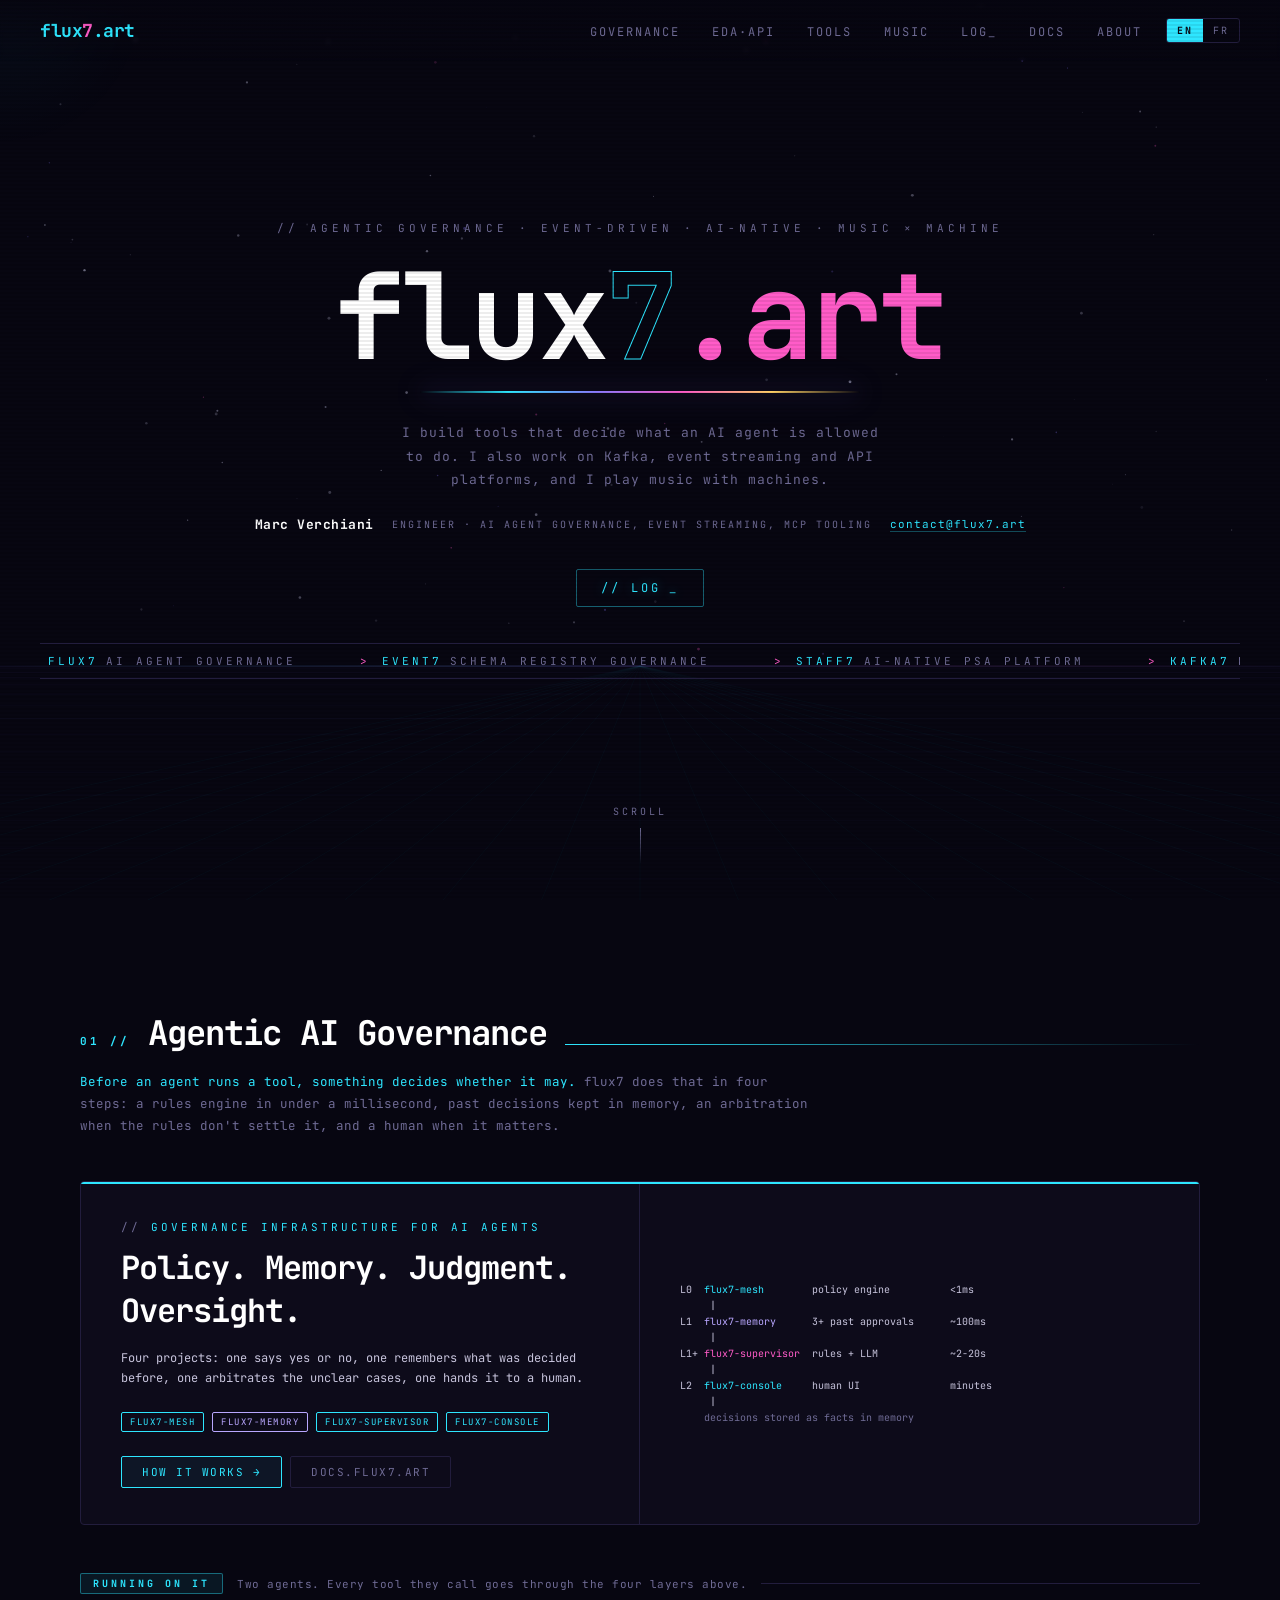
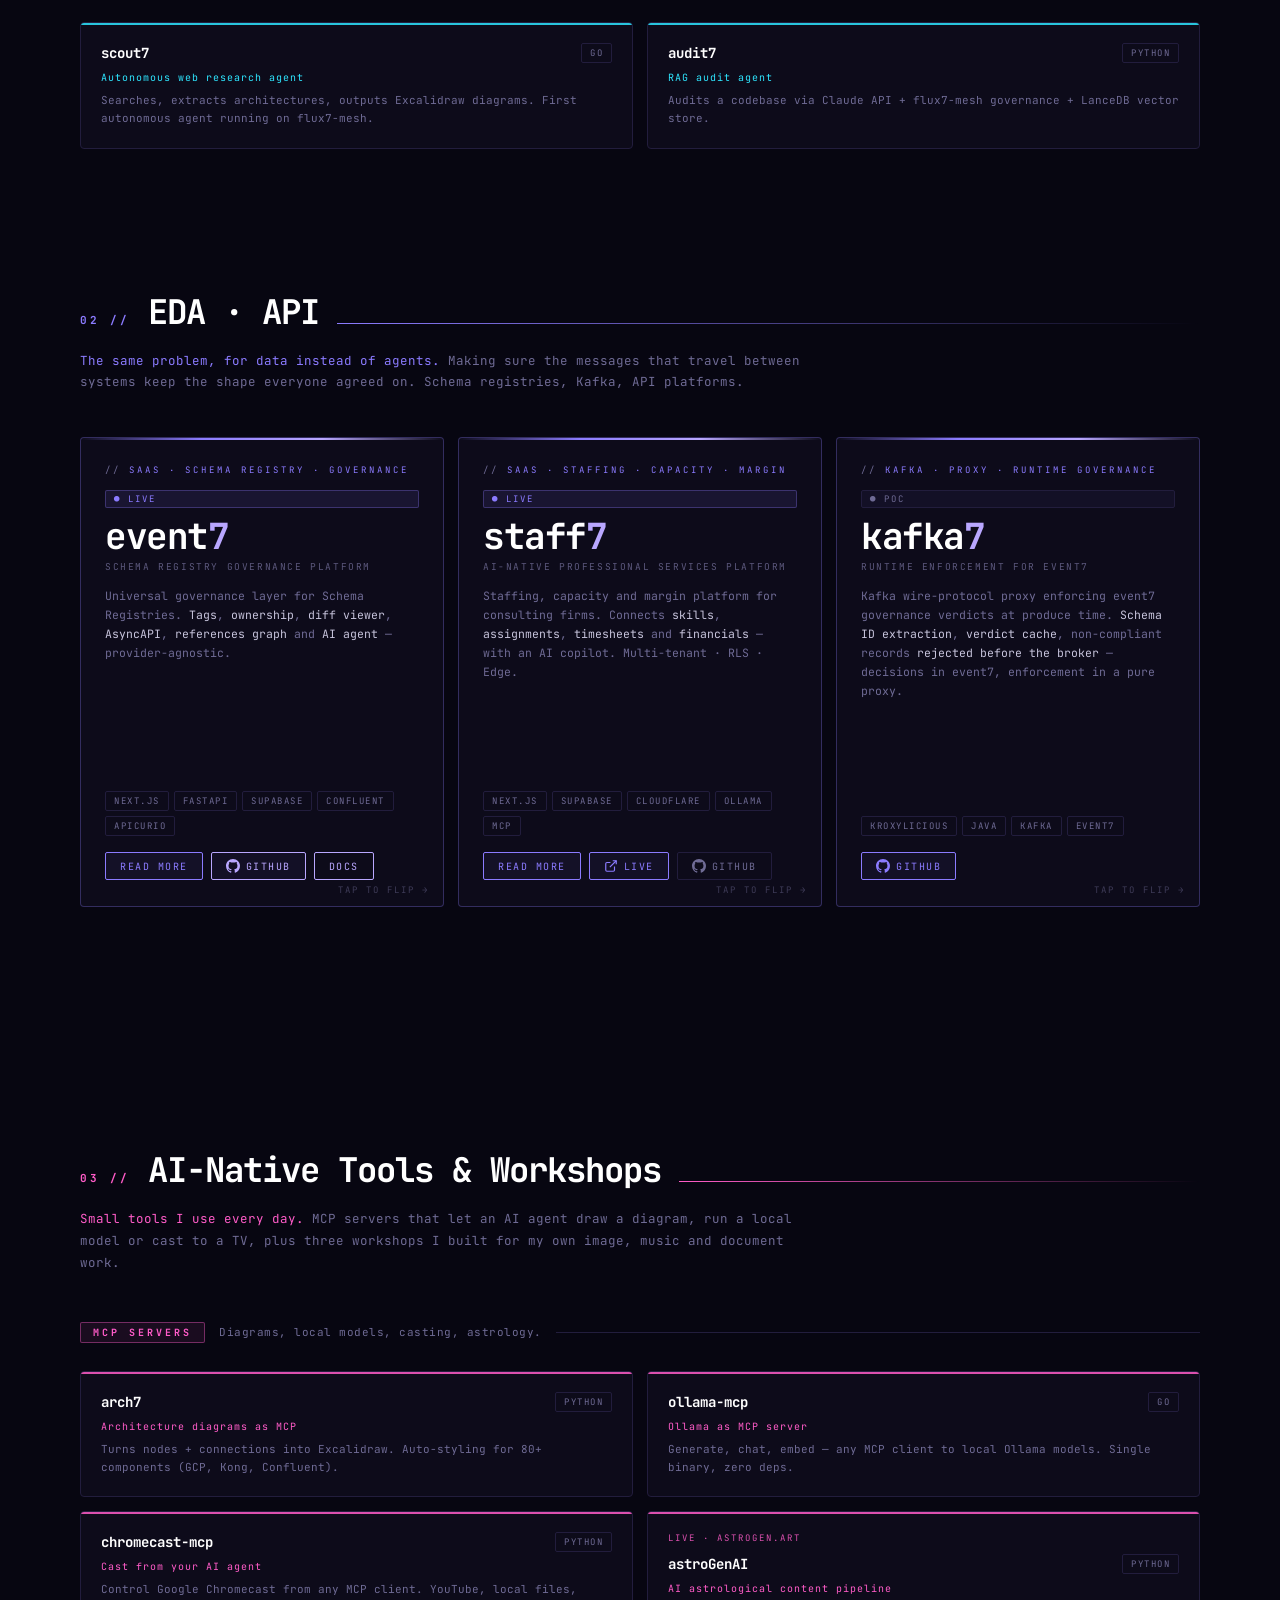
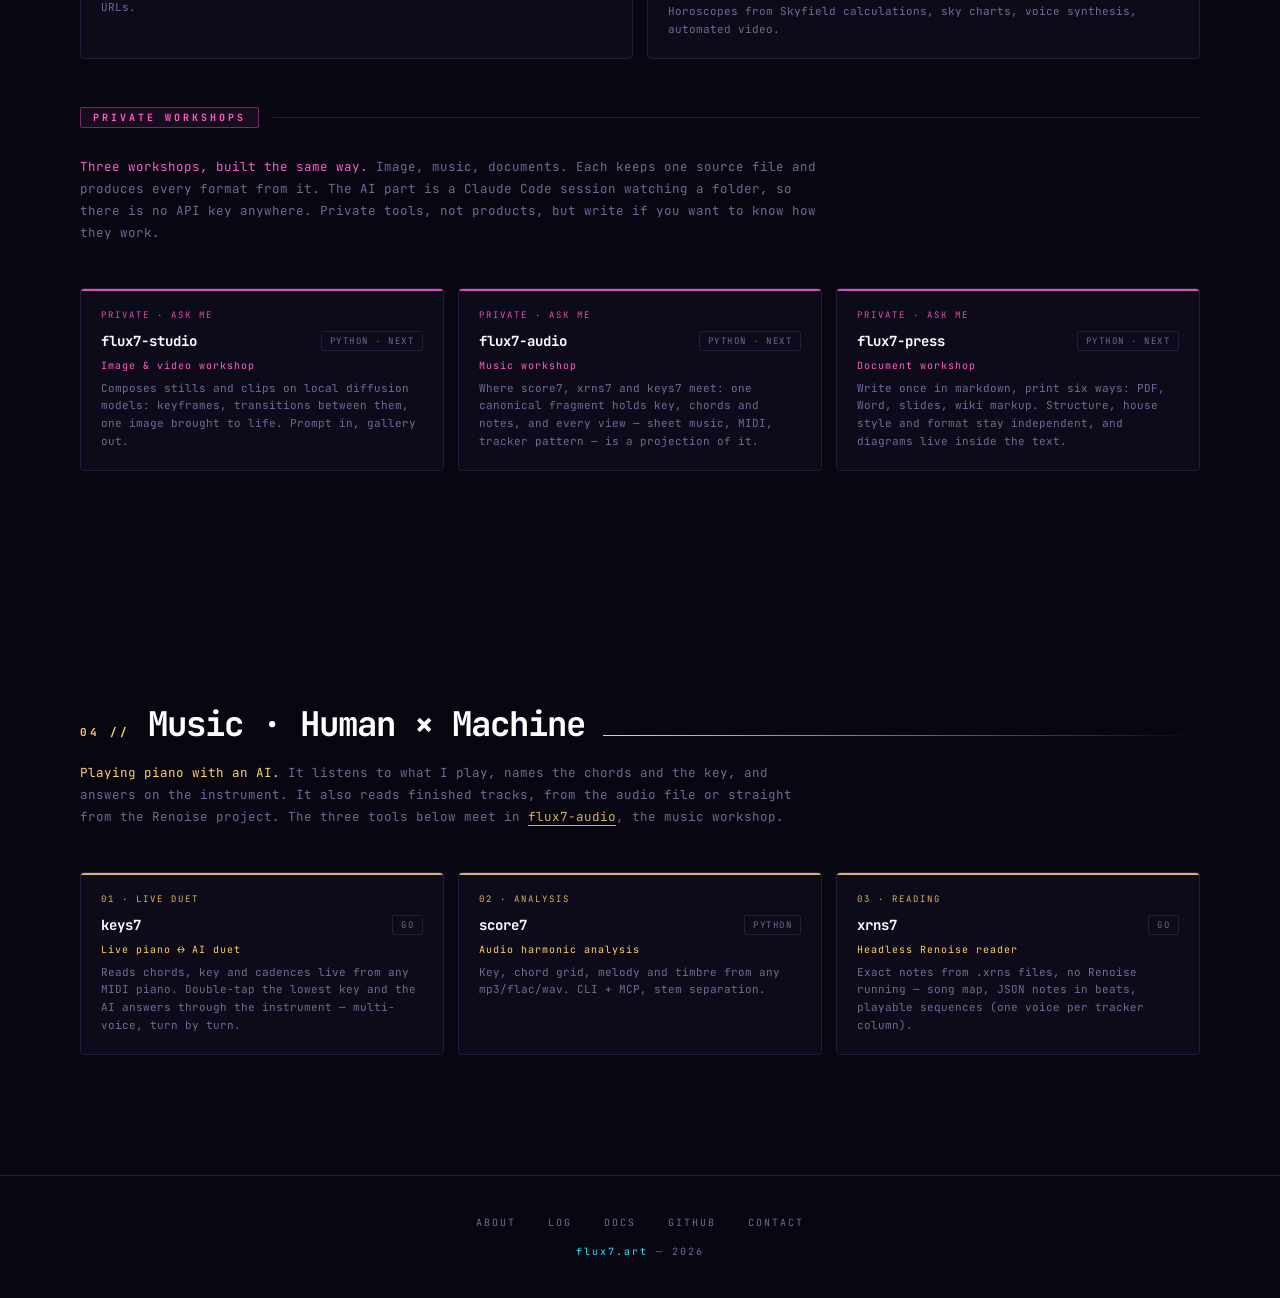
==== commit 5d0d713d: "chore: consulting moves to velens.io; the EDA section keeps its products only Co-Authored-By: Claude" ====
--- a/index.html
+++ b/index.html
@@ -296,11 +296,6 @@
 .axis .mini-tagline { color: var(--ax); }
 .axis .mini-step { color: var(--ax); opacity: 0.85; }
 
-/* ── CONSEIL block ── */
-.conseil { background: var(--bg2); border: 1px solid var(--border); border-left: 2px solid var(--ax2); border-radius: 4px; padding: 26px 30px; margin-top: 16px; }
-.conseil h3 { font-size: 15px; color:#fff; font-weight:700; margin-bottom:10px; letter-spacing:0.5px; }
-.conseil p { font-size: 12px; color: var(--text2); line-height: 1.7; margin:0; }
-.conseil .tags { display:flex; flex-wrap:wrap; gap:6px; margin-top:16px; }
 
 /* ── RESPONSIVE ── */
 /* palier intermediaire : 3 colonnes deviennent illisibles avant le passage mobile */
@@ -325,7 +320,6 @@
   #flux7 > div > div > div { padding: 28px 22px !important; }
   #flux7 pre, .flip-back-img pre { overflow-x: auto; max-width: 100%; }
   #lab > div:last-child { grid-template-columns: 1fr !important; }
-  .conseil { padding: 22px 22px; }
 }
 @media (max-width: 680px) {
   .lang-switch { margin-left: 14px; }
@@ -461,14 +455,14 @@
   </div>
 </section>
 
-<!-- ═══ 02 — EDA · API · CONSEIL ═══ -->
+<!-- ═══ 02 — EDA · API ═══ -->
 <section id="projects" class="axis axis-2">
   <div class="axis-head">
     <span class="axis-num">02 //</span>
-    <h2 class="axis-title">EDA · API · Consulting</h2>
+    <h2 class="axis-title">EDA · API</h2>
     <div class="axis-line"></div>
   </div>
-  <p class="axis-thesis" data-en="<b>The same problem, for data instead of agents.</b> Making sure the messages that travel between systems keep the shape everyone agreed on. Schema registries, Kafka, API platforms, and the consulting that goes with them." data-fr="<b>Le meme probleme, pour la donnee au lieu des agents.</b> S'assurer que les messages qui circulent entre systemes gardent la forme sur laquelle tout le monde s'est mis d'accord. Schema registries, Kafka, plateformes API, et le conseil qui va avec."><b>The same problem, for data instead of agents.</b> Making sure the messages that travel between systems keep the shape everyone agreed on. Schema registries, Kafka, API platforms, and the consulting that goes with them.</p>
+  <p class="axis-thesis" data-en="<b>The same problem, for data instead of agents.</b> Making sure the messages that travel between systems keep the shape everyone agreed on. Schema registries, Kafka, API platforms." data-fr="<b>Le meme probleme, pour la donnee au lieu des agents.</b> S'assurer que les messages qui circulent entre systemes gardent la forme sur laquelle tout le monde s'est mis d'accord. Schema registries, Kafka, plateformes API."><b>The same problem, for data instead of agents.</b> Making sure the messages that travel between systems keep the shape everyone agreed on. Schema registries, Kafka, API platforms.</p>
 
   <div class="flip-grid">
 
@@ -577,17 +571,6 @@
 
   </div>
 
-  <div class="conseil">
-    <h3 data-en="Consulting &amp; engineering — Kafka · Event-Driven · API platforms" data-fr="Conseil &amp; ingenierie — Kafka · Event-Driven · plateformes API">Consulting &amp; engineering — Kafka · Event-Driven · API platforms</h3>
-    <p data-en="Schema governance, event-driven architecture and API platform design — from Kafka and Confluent ecosystems to provider-agnostic tooling." data-fr="Gouvernance de schemas, architecture event-driven et conception de plateformes API — des ecosystemes Kafka et Confluent a l'outillage provider-agnostic.">Schema governance, event-driven architecture and API platform design — from Kafka and Confluent ecosystems to provider-agnostic tooling.</p>
-    <div class="tags">
-      <span class="stack-tag" style="border-color:var(--ax2);color:var(--ax2);">Confluent</span>
-      <span class="stack-tag" style="border-color:var(--ax2);color:var(--ax2);">Kafka</span>
-      <span class="stack-tag" style="border-color:var(--ax2);color:var(--ax2);">Schema Registry</span>
-      <span class="stack-tag" style="border-color:var(--ax2);color:var(--ax2);">Event-Driven</span>
-      <span class="stack-tag" style="border-color:var(--ax2);color:var(--ax2);">API / Kong</span>
-    </div>
-  </div>
 </section>
 
 <!-- ═══ 03 — AI-NATIVE TOOLS ═══ -->
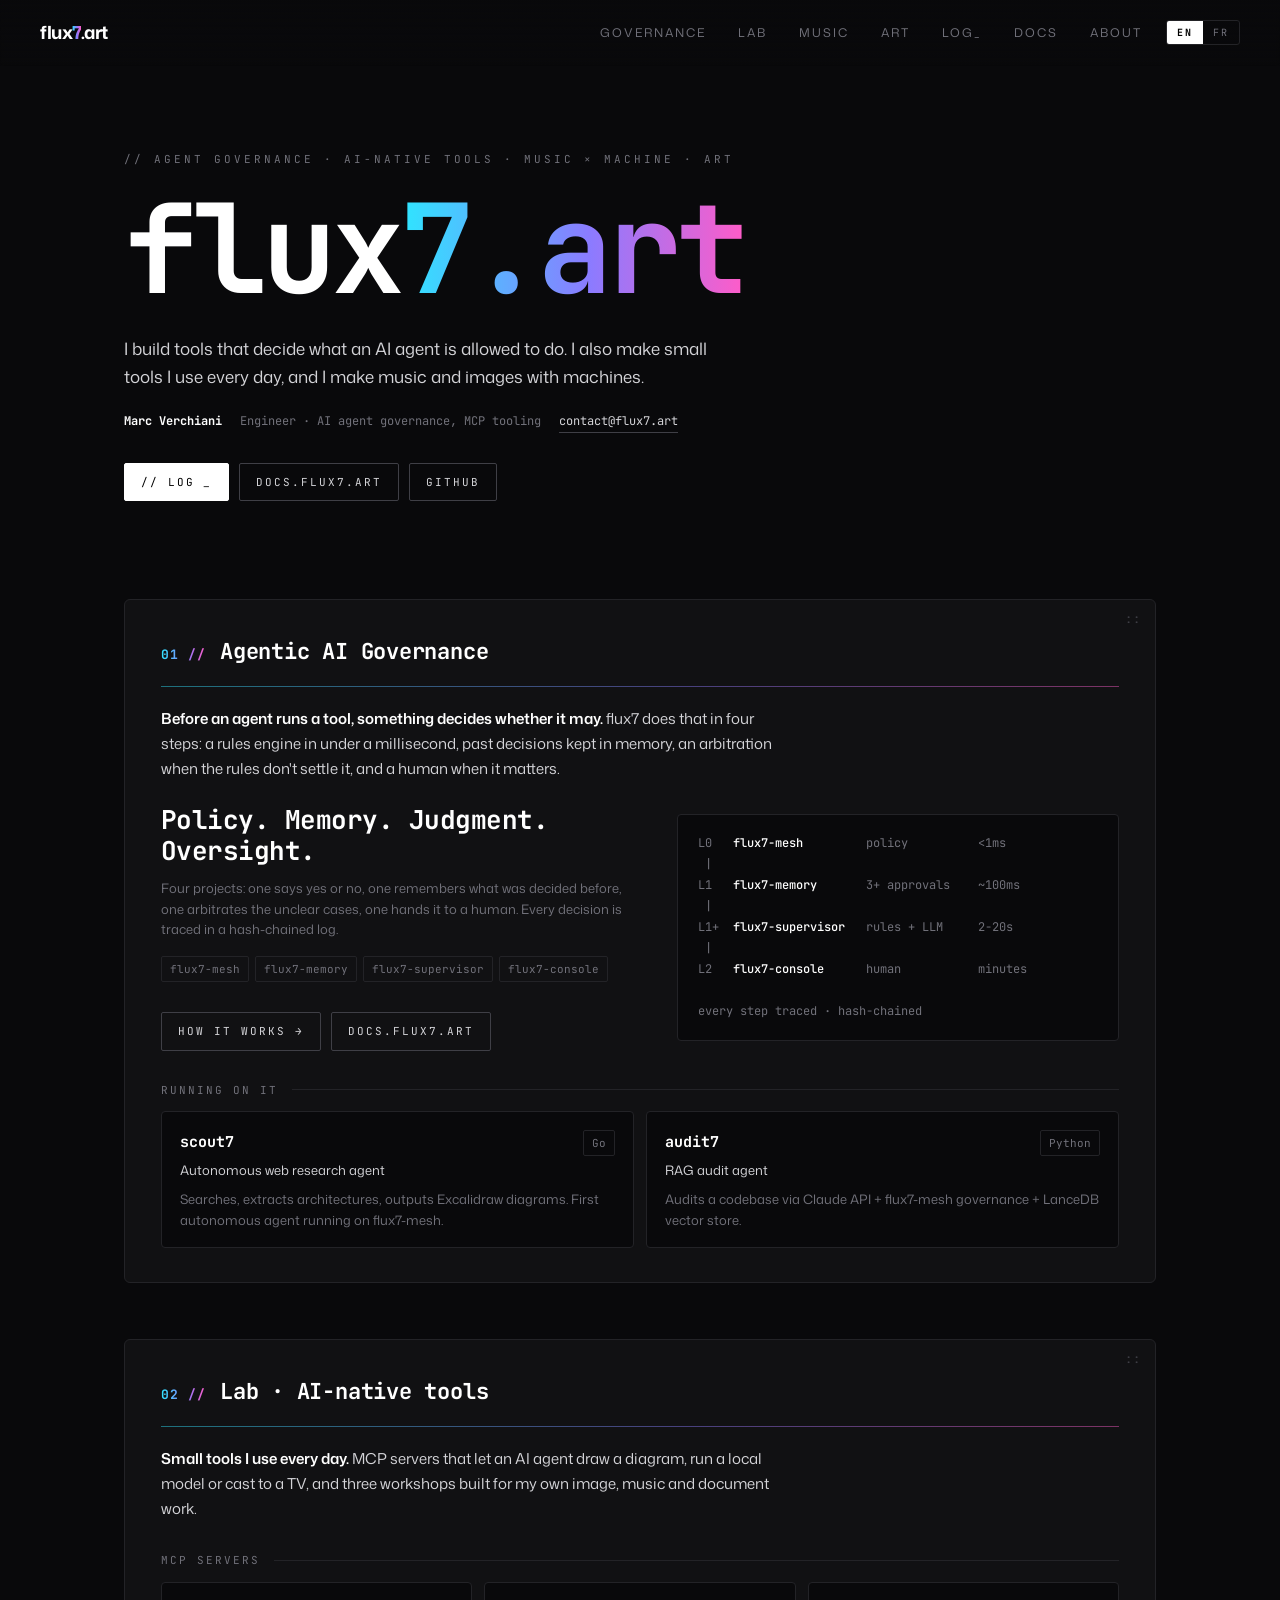
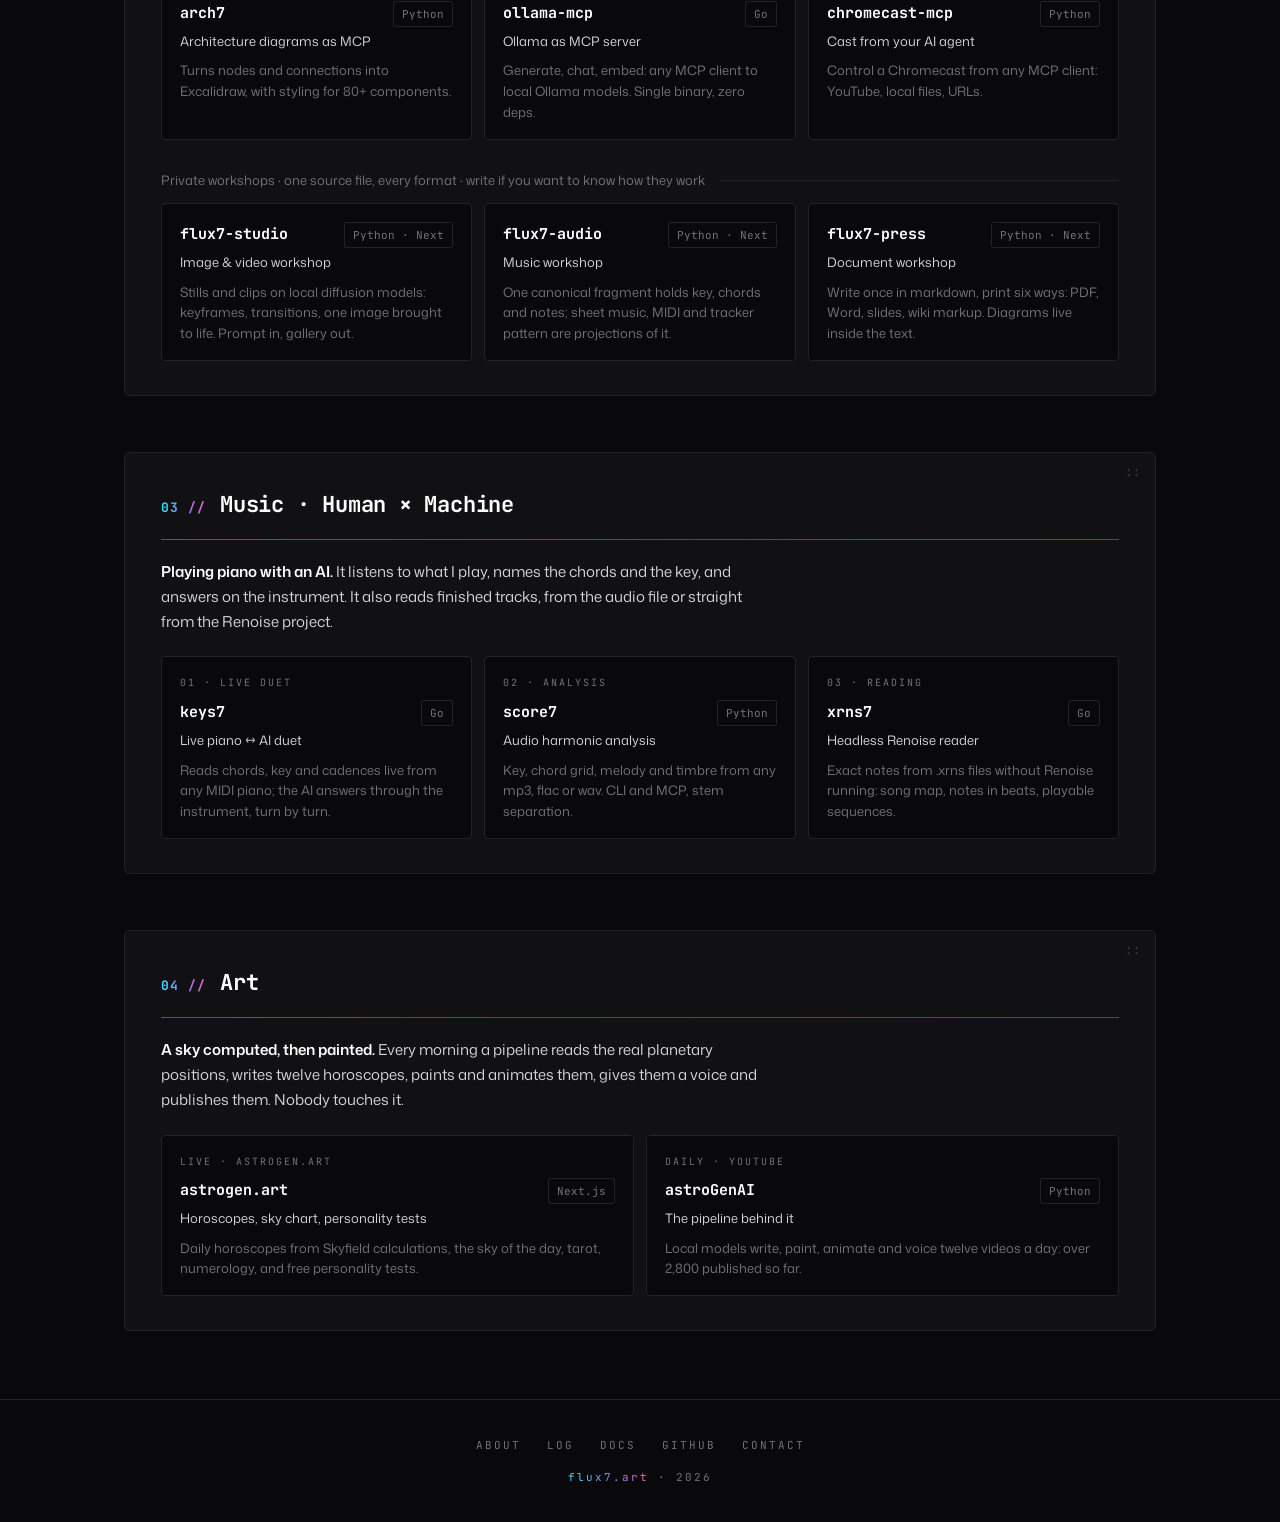
==== commit dd1b497a: "feat: refocus on flux7, lab, music and art; cleaner, panel-based style - home rewritten: four sectio" ====
--- a/index.html
+++ b/index.html
@@ -3,17 +3,17 @@
 <head>
 <meta charset="UTF-8">
 <meta name="viewport" content="width=device-width, initial-scale=1.0">
-<title>flux7.art — Marc Verchiani · AI Agent Governance, Kafka, MCP</title>
-<meta name="description" content="Engineer building open-source governance tooling for AI agents, Kafka schema registries and MCP servers. Projects: flux7-mesh, event7, flux7-memory, arch7, flux7-console.">
+<title>flux7.art — Marc Verchiani · AI Agent Governance, MCP, Music × Machine</title>
+<meta name="description" content="Engineer building open-source governance tooling for AI agents, small AI-native tools and MCP servers, and music and images made with machines. Projects: flux7-mesh, flux7-memory, flux7-console, arch7, keys7, astroGenAI.">
 <meta name="author" content="Marc Verchiani">
-<meta name="keywords" content="AI agent governance, flux7-mesh, MCP, Model Context Protocol, Kafka, Confluent, schema registry, event streaming, event7, flux7-memory, flux7-console, arch7, Marc Verchiani, flux7.art">
+<meta name="keywords" content="AI agent governance, flux7-mesh, MCP, Model Context Protocol, flux7-memory, flux7-console, arch7, keys7, score7, astroGenAI, generative art, Marc Verchiani, flux7.art">
 <link rel="canonical" href="https://flux7.art/">
 
 <!-- Open Graph -->
 <meta property="og:type" content="website">
 <meta property="og:site_name" content="flux7.art">
-<meta property="og:title" content="flux7.art — Marc Verchiani · AI Agent Governance, Kafka, MCP">
-<meta property="og:description" content="Engineer building open-source governance tooling for AI agents, Kafka schema registries and MCP servers. Projects: flux7-mesh, event7, flux7-memory, arch7, flux7-console.">
+<meta property="og:title" content="flux7.art — Marc Verchiani · AI Agent Governance, MCP, Music × Machine">
+<meta property="og:description" content="Engineer building open-source governance tooling for AI agents, small AI-native tools and MCP servers, and music and images made with machines. Projects: flux7-mesh, flux7-memory, flux7-console, arch7, keys7, astroGenAI.">
 <meta property="og:url" content="https://flux7.art/">
 <meta property="og:image" content="https://flux7.art/img/og.png">
 <meta property="og:image:width" content="1200">
@@ -23,8 +23,8 @@
 
 <!-- Twitter Card -->
 <meta name="twitter:card" content="summary_large_image">
-<meta name="twitter:title" content="flux7.art — Marc Verchiani · AI Agent Governance, Kafka, MCP">
-<meta name="twitter:description" content="Engineer building open-source governance tooling for AI agents, Kafka schema registries and MCP servers.">
+<meta name="twitter:title" content="flux7.art — Marc Verchiani · AI Agent Governance, MCP, Music × Machine">
+<meta name="twitter:description" content="Engineer building open-source governance tooling for AI agents, AI-native tools, and music and images made with machines.">
 <meta name="twitter:image" content="https://flux7.art/img/og.png">
 
 <!-- JSON-LD: Person + WebSite -->
@@ -66,284 +66,105 @@
 </script>
 
 <link rel="preconnect" href="https://fonts.googleapis.com">
-<link href="https://fonts.googleapis.com/css2?family=JetBrains+Mono:wght@300;400;600;700&family=Space+Mono:wght@400;700&display=swap" rel="stylesheet">
+<link href="https://fonts.googleapis.com/css2?family=JetBrains+Mono:wght@400;500;700&family=Mona+Sans:wght@400;500;600;700&display=swap" rel="stylesheet">
 <link rel="icon" type="image/svg+xml" href="/favicon.svg">
 <link rel="stylesheet" href="/style.css">
 <style>
-body { cursor: crosshair; }
-
-/* ── CANVAS BG ── */
-#bg-canvas {
-  position: fixed; inset: 0; z-index: 0;
-  pointer-events: none; opacity: 0.5;
+/* ══ Accueil, epure 2026-09-26 : fond noir, panneaux, un seul degrade ══
+   Inspire de ai.engineer : le contenu tient dans des panneaux bordes d'un
+   filet, la couleur n'apparait que sur la signature (logo, numeros, filets). */
+body { font-family: var(--sans); font-size: 15px; line-height: 1.65; }
+.wrap { max-width: 1080px; margin: 0 auto; padding-inline: 24px; }
+.mono { font-family: var(--font); }
+.grad { background: var(--grad); -webkit-background-clip: text; background-clip: text; color: transparent; }
+
+/* hero */
+#hero { padding-block: 150px 70px; }
+.hero-tag { font-family: var(--font); font-size: 11px; letter-spacing: 3px; text-transform: uppercase; color: var(--text2); margin-bottom: 22px; }
+.hero-title { font-family: var(--font); font-size: clamp(56px, 11vw, 124px); font-weight: 700; line-height: 0.95; letter-spacing: -0.04em; color: #fff; margin: 0; }
+.hero-title .sig { background: var(--grad); -webkit-background-clip: text; background-clip: text; color: transparent; }
+.hero-sub { font-size: 17px; color: var(--text); max-width: 60ch; margin-top: 26px; }
+.hero-id { display: flex; flex-wrap: wrap; align-items: baseline; gap: 6px 18px; margin-top: 22px; font-family: var(--font); font-size: 12px; color: var(--text2); }
+.hero-id b { color: #fff; font-weight: 700; }
+.hero-id a { color: var(--text); text-decoration: none; border-bottom: 1px solid var(--dim); }
+.hero-id a:hover { border-bottom-color: var(--text); }
+.actions { display: flex; flex-wrap: wrap; gap: 10px; margin-top: 30px; }
+
+/* boutons : contour, capitales, petits */
+.btn { font-family: var(--font); font-size: 11px; letter-spacing: 2px; text-transform: uppercase; color: var(--text); text-decoration: none; border: 1px solid var(--dim); padding: 9px 16px; border-radius: 2px; transition: border-color .2s, color .2s; display: inline-flex; gap: 8px; align-items: center; }
+.btn:hover, .btn:focus-visible { border-color: var(--text); color: #fff; outline: none; }
+.btn.primary { color: #000; background: #fff; border-color: #fff; }
+.btn.primary:hover { background: var(--text); border-color: var(--text); }
+.log-cursor { animation: blink 1s step-end infinite; }
+@keyframes blink { 50% { opacity: 0; } }
+
+/* sections en panneaux */
+section.axis { padding-block: 28px; }
+.panel { position: relative; background: var(--bg2); border: 1px solid var(--border); border-radius: 6px; padding: 34px 36px; }
+.panel::after { content: '::'; position: absolute; top: 10px; right: 14px; font-family: var(--font); font-size: 12px; color: var(--dim); letter-spacing: 1px; }
+.axis-head { display: flex; align-items: baseline; gap: 14px; flex-wrap: wrap; }
+.axis-num { font-family: var(--font); font-size: 13px; font-weight: 700; letter-spacing: 1px; }
+.axis-title { font-family: var(--font); font-size: 22px; font-weight: 700; color: #fff; letter-spacing: -0.01em; margin: 0; }
+.axis-rule { height: 1px; background: var(--grad); opacity: .45; margin: 16px 0 20px; }
+.axis-thesis { color: var(--text); max-width: 68ch; margin: 0 0 22px; }
+.axis-thesis b { color: #fff; font-weight: 600; }
+.axis-thesis a { color: #fff; }
+.sub { font-family: var(--font); font-size: 11px; letter-spacing: 2px; text-transform: uppercase; color: var(--text2); margin: 30px 0 12px; display: flex; gap: 14px; align-items: center; }
+.sub::after { content: ''; flex: 1; height: 1px; background: var(--border); }
+.sub span { text-transform: none; letter-spacing: 0; font-family: var(--sans); font-size: 13px; }
+
+/* flux7 : les quatre couches */
+.layers { display: grid; grid-template-columns: 1.1fr 1fr; gap: 30px; align-items: center; }
+.layers h3 { font-family: var(--font); font-size: 26px; line-height: 1.2; color: #fff; margin: 0 0 12px; letter-spacing: -0.02em; }
+.layers pre { font-family: var(--font); font-size: 12px; line-height: 1.75; color: var(--text2); margin: 0; background: var(--bg); border: 1px solid var(--border); border-radius: 4px; padding: 18px 20px; overflow-x: auto; }
+.layers pre b { color: #fff; font-weight: 500; }
+.tags { display: flex; flex-wrap: wrap; gap: 6px; margin: 16px 0 0; }
+.tag { font-family: var(--font); font-size: 11px; color: var(--text2); border: 1px solid var(--border); padding: 3px 8px; border-radius: 2px; }
+
+/* cartes */
+.grid { display: grid; grid-template-columns: repeat(3, minmax(0, 1fr)); gap: 12px; }
+.grid.two { grid-template-columns: repeat(2, minmax(0, 1fr)); }
+.card { position: relative; display: block; text-decoration: none; color: inherit; background: var(--bg); border: 1px solid var(--border); border-radius: 4px; padding: 18px 18px 16px; transition: border-color .2s; overflow: hidden; }
+.card::before { content: ''; position: absolute; inset: 0 0 auto 0; height: 2px; background: var(--grad); opacity: 0; transition: opacity .2s; }
+.card:hover, .card:focus-visible { border-color: var(--dim); outline: none; }
+.card:hover::before, .card:focus-visible::before { opacity: 1; }
+.card-top { display: flex; justify-content: space-between; align-items: baseline; gap: 10px; }
+.card-name { font-family: var(--font); font-size: 15px; font-weight: 700; color: #fff; }
+.card-step { font-family: var(--font); font-size: 10px; letter-spacing: 2px; text-transform: uppercase; color: var(--text2); margin-bottom: 8px; }
+.card-tag { font-size: 13px; color: var(--text); margin: 4px 0 8px; }
+.card-desc { font-size: 13px; color: var(--text2); line-height: 1.6; margin: 0; }
+
+footer { border-top: 1px solid var(--border); padding: 36px 24px; margin-top: 40px; text-align: center; font-family: var(--font); font-size: 11px; letter-spacing: 2px; color: var(--text2); }
+footer nav { position: static; display: flex; justify-content: center; flex-wrap: wrap; gap: 8px 26px; margin-bottom: 14px; padding: 0; background: none; backdrop-filter: none; }
+footer nav a { color: var(--text2); text-decoration: none; text-transform: uppercase; }
+footer nav a:hover { color: #fff; }
+
+@media (max-width: 860px) {
+  .layers { grid-template-columns: 1fr; }
+  .grid, .grid.two { grid-template-columns: 1fr; }
+  .panel { padding: 26px 20px; }
+  #hero { padding-block: 110px 40px; }
 }
-
-/* ── LANG SWITCH ── */
+@media (prefers-reduced-motion: reduce) { .log-cursor { animation: none; } }
+
+/* langue */
 .lang-switch { display: flex; align-items: center; border: 1px solid var(--border); border-radius: 3px; overflow: hidden; margin-left: 24px; }
-.lang-btn { font-family: var(--font); font-size: 10px; letter-spacing: 2px; text-transform: uppercase; padding: 5px 10px; background: transparent; border: none; color: var(--text2); cursor: pointer; transition: all 0.2s; }
-.lang-btn.active { background: var(--ax1); color: var(--bg); font-weight: 700; }
-.lang-btn:not(.active):hover { color: var(--ax1); background: rgba(var(--ax1-rgb),0.05); }
-
-/* ── SECTIONS ── */
-section { position: relative; z-index: 1; }
-
-/* ── HERO ── */
-#hero {
-  min-height: 100vh; display: flex; align-items: center; justify-content: center;
-  flex-direction: column; padding: 0 40px; text-align: center;
-}
-.hero-tag { font-size: 11px; letter-spacing: 4px; color: var(--text2); text-transform: uppercase; margin-bottom: 24px; opacity: 0; animation: fadeUp 0.6s ease 0.2s forwards; }
-.hero-tag span { color: var(--ax1); border: 1px solid var(--ax1); padding: 2px 10px; border-radius: 2px; }
-.hero-title { font-size: clamp(52px, 10vw, 120px); font-weight: 700; line-height: 0.95; letter-spacing: -4px; margin-bottom: 8px; opacity: 0; animation: fadeUp 0.6s ease 0.4s forwards; }
-.hero-title .t1 { color: #fff; }
-.hero-title .t2 { color: transparent; -webkit-text-stroke: 1px var(--ax1); position: relative; }
-.hero-title .t3 { color: var(--ax3); }
-.hero-sub { font-size: 13px; color: var(--text2); margin-top: 28px; letter-spacing: 1px; max-width: 500px; line-height: 1.8; opacity: 0; animation: fadeUp 0.6s ease 0.6s forwards; }
-.hero-sub b { color: var(--ax1); font-weight: 400; }
-
-/* ── HERO : qui parle, et comment le joindre ── */
-.hero-id { display: flex; flex-wrap: wrap; align-items: center; justify-content: center; gap: 8px 18px; margin-top: 24px; opacity: 0; animation: fadeUp 0.6s ease 0.7s forwards; }
-.hero-name { font-size: 13px; font-weight: 700; color: #fff; letter-spacing: 0.5px; }
-.hero-role { font-size: 10px; letter-spacing: 2px; text-transform: uppercase; color: var(--text2); }
-.hero-mail { font-size: 11px; letter-spacing: 1px; color: var(--ax1); text-decoration: none; border-bottom: 1px solid rgba(var(--ax1-rgb),0.3); transition: border-color 0.2s; }
-.hero-mail:hover { border-color: var(--ax1); }
-.scroll-hint { position: absolute; bottom: 36px; left: 0; right: 0; text-align: center; font-size: 10px; letter-spacing: 3px; color: var(--text2); text-transform: uppercase; opacity: 0; animation: fadeUp 0.6s ease 1.2s forwards; }
-@keyframes blink { 0%, 100% { opacity: 1; } 50% { opacity: 0; } }
-.log-cursor { animation: blink 1s step-end infinite; color: var(--ax1); text-shadow: 0 0 8px rgba(var(--ax1-rgb),0.6); }
-
-/* ── TICKER ── */
-.ticker-wrap {
-  width: 100%;
-  overflow: hidden;
-  margin-top: 36px;
-  border-top: 1px solid var(--border);
-  border-bottom: 1px solid var(--border);
-  padding: 10px 0;
-  opacity: 0;
-  animation: fadeUp 0.6s ease 1s forwards;
-}
-.ticker {
-  display: flex;
-  white-space: nowrap;
-}
-.ticker-item {
-  font-size: 11px;
-  letter-spacing: 3px;
-  text-transform: uppercase;
-  color: var(--text2);
-  padding: 0 32px;
-  flex-shrink: 0;
-}
-.ticker-item .dot {
-  color: var(--ax3);
-  margin-right: 12px;
-}
-.ticker-item .name {
-  color: var(--ax1);
-}
-.ticker-item .desc {
-  color: var(--text2);
-  margin-left: 8px;
-}
-.scroll-hint::after { content: ''; display: block; width: 1px; height: 36px; background: linear-gradient(to bottom, var(--text2), transparent); margin: 10px auto 0; animation: scrollLine 2s ease infinite; }
-
-/* ── PROJECT & LAB SECTIONS ── */
-#projects { padding: 120px 40px; max-width: 1200px; margin: 0 auto; }
-#lab { padding: 120px 40px; max-width: 1200px; margin: 0 auto; }
-
-/* ── SHARED CARD ELEMENTS ── */
-.card-btn { display: inline-flex; align-items: center; gap: 6px; font-family: var(--font); font-size: 10px; letter-spacing: 1.5px; text-transform: uppercase; padding: 6px 14px; border-radius: 2px; text-decoration: none; transition: all 0.2s; border: 1px solid; }
-.card-btn-github { color: var(--text2); border-color: var(--border); background: transparent; }
-.card-btn-github:hover { color: #fff; border-color: #fff; background: rgba(255,255,255,0.05); }
-.stack-tag { font-size: 9px; letter-spacing: 1.5px; text-transform: uppercase; padding: 3px 8px; border: 1px solid var(--border); color: var(--text2); border-radius: 2px; }
-/* en ligne : la couleur de l'axe ; en chantier : discret */
-.status-live { background: rgba(var(--ax-rgb),0.1); color: var(--ax); border: 1px solid rgba(var(--ax-rgb),0.3); }
-.status-wip { background: rgba(var(--ax-rgb),0.05); color: var(--text2); border: 1px solid var(--border); }
-
-/* ── LAB COMPACT CARDS ── */
-#lab a:hover { border-color: var(--dim) !important; }
-
-/* ── FLIP CARDS ── */
-.sub-header { display: flex; flex-wrap: wrap; align-items: center; gap: 14px; margin-bottom: 28px; margin-top: 48px; }
-.sub-header:first-child { margin-top: 0; }
-.sub-header-note { font-size: 11px; color: var(--text2); letter-spacing: 0.5px; }
-.sub-header-label { font-size: 10px; letter-spacing: 3px; text-transform: uppercase; padding: 3px 12px; border-radius: 2px; font-weight: 700; border: 1px solid transparent; }
-/* le libelle prend la couleur de son axe */
-.axis .sub-header-label { color: var(--ax); border-color: rgba(var(--ax-rgb),0.4); background: rgba(var(--ax-rgb),0.08); }
-.sub-header-line { flex: 1; height: 1px; background: var(--border); }
-
-.flip-grid { display: grid; grid-template-columns: repeat(3, 1fr); gap: 14px; }
-.flip-container { perspective: 1200px; height: 470px; cursor: pointer; }
-.flip-inner { position: relative; width: 100%; height: 100%; transition: transform 0.6s cubic-bezier(0.4, 0, 0.2, 1); transform-style: preserve-3d; }
-.flip-container.flipped .flip-inner { transform: rotateY(180deg); }
-.flip-front, .flip-back { position: absolute; inset: 0; -webkit-backface-visibility: hidden; backface-visibility: hidden; border-radius: 4px; overflow: hidden; }
-
-/* Front */
-.flip-front {
-  background: var(--bg2); border: 1px solid var(--border); padding: 26px 24px;
-  display: flex; flex-direction: column; transition: border-color 0.3s;
-}
-.flip-front::before { content: ''; position: absolute; top: 0; left: 0; right: 0; height: 2px; background: transparent; transition: background 0.3s; }
-.flip-container:hover .flip-front { border-color: var(--dim); }
-
-/* la carte prend la couleur de son axe : plus de classe d'accent a poser */
-.axis .flip-front { border-color: rgba(var(--ax-rgb),0.3); }
-.axis .flip-container:hover .flip-front { border-color: rgba(var(--ax-rgb),0.65); }
-.axis .flip-front::before { background: linear-gradient(90deg, transparent, var(--ax), var(--ax-alt), transparent); animation: featuredLine 3s ease infinite; }
-
-.flip-cat { font-size: 9px; letter-spacing: 3px; text-transform: uppercase; color: var(--text2); margin-bottom: 14px; }
-.flip-cat span { color: var(--ax); }
-.flip-logo-area { display: flex; align-items: center; gap: 14px; margin-bottom: 6px; }
-.flip-logo-text { font-size: 36px; font-weight: 700; letter-spacing: -1.5px; line-height: 1; }
-.flip-tagline { font-size: 9.5px; letter-spacing: 1.6px; text-transform: uppercase; color: var(--text2); margin-bottom: 14px; opacity: 0.8; }
-.flip-desc { font-size: 11.5px; color: var(--text2); line-height: 1.65; margin-bottom: 18px; flex: 1; }
-.flip-desc b { color: var(--text); font-weight: 400; }
-.flip-stack { display: flex; flex-wrap: wrap; gap: 5px; margin-bottom: 16px; }
-.flip-actions { display: flex; gap: 8px; margin-top: auto; }
-.flip-hint { position: absolute; bottom: 10px; right: 14px; font-size: 9px; letter-spacing: 2px; text-transform: uppercase; color: var(--text2); opacity: 0.5; }
-.flip-status { display: inline-block; font-size: 9px; letter-spacing: 2px; text-transform: uppercase; padding: 2px 8px; border-radius: 2px; margin-bottom: 10px; }
-
-/* Back */
-.flip-back { transform: rotateY(180deg); background: var(--bg2); border: 1px solid var(--border); display: flex; flex-direction: column; }
-.flip-back-img { flex: 1; position: relative; overflow: hidden; }
-.flip-back-img img { width: 100%; height: 100%; object-fit: cover; opacity: 0.85; transition: opacity 0.3s; }
-.flip-container.flipped:hover .flip-back-img img { opacity: 1; }
-
-
-.flip-back-metrics { display: grid; grid-template-columns: repeat(2, 1fr); gap: 1px; background: var(--border); border-top: 1px solid var(--border); }
-.flip-back-metric { padding: 11px 10px; background: var(--bg2); text-align: center; }
-.flip-back-metric-val { font-size: 16px; font-weight: 700; letter-spacing: -0.5px; line-height: 1; margin-bottom: 3px; }
-.flip-back-metric-label { font-size: 8px; letter-spacing: 1.5px; text-transform: uppercase; color: var(--text2); }
-.flip-back-hint { position: absolute; bottom: 10px; right: 14px; font-size: 9px; letter-spacing: 2px; text-transform: uppercase; color: var(--text2); opacity: 0.5; z-index: 2; }
-
-.axis .flip-back { border-color: rgba(var(--ax-rgb),0.3); }
-.axis .flip-back-metric-val { color: var(--ax); }
-
-/* Logos : le mot en blanc, le chiffre dans la teinte claire de l'axe */
-.logo-word { color: #fff; }
-.logo-seven { color: var(--ax-alt); animation: axPulse 2.5s ease-in-out infinite; }
-
-@keyframes axPulse {
-  0%, 100% { text-shadow: 0 0 10px rgba(var(--ax-rgb),0.8), 0 0 30px rgba(var(--ax-rgb),0.4), 0 0 60px rgba(var(--ax-rgb),0.2); }
-  50%      { text-shadow: 0 0 20px rgba(var(--ax-rgb),1),   0 0 50px rgba(var(--ax-rgb),0.6), 0 0 100px rgba(var(--ax-rgb),0.3); }
-}
-@keyframes featuredLine {
-  0%, 100% { opacity: 0.4; transform: scaleX(0.8); }
-  50% { opacity: 1; transform: scaleX(1); }
-}
-
-/* ── ANIMATIONS ── */
-@keyframes glitch {
-  0%, 90%, 100% { text-shadow: none; transform: none; }
-  92% { text-shadow: 3px 0 var(--ax3); transform: translateX(-2px); }
-  94% { text-shadow: -3px 0 var(--ax1); transform: translateX(2px); }
-  96% { text-shadow: 3px 0 var(--ax3); transform: translateX(-1px); }
-}
-.glitch { animation: glitch 4s ease infinite; }
-@keyframes fadeUp { from { opacity: 0; transform: translateY(20px); } to { opacity: 1; transform: translateY(0); } }
-@keyframes scrollLine {
-  0% { transform: scaleY(0); transform-origin: top; }
-  50% { transform: scaleY(1); transform-origin: top; }
-  50.001% { transform: scaleY(1); transform-origin: bottom; }
-  100% { transform: scaleY(0); transform-origin: bottom; }
-}
-.cursor-glow { width: 300px; height: 300px; background: radial-gradient(circle, rgba(var(--ax1-rgb),0.04) 0%, transparent 70%); border-radius: 50%; position: fixed; pointer-events: none; z-index: 2; transform: translate(-50%, -50%); transition: transform 0.1s; }
-
-/* ── HERO HORIZON (soleil synthwave) ── */
-.hero-horizon {
-  width: min(440px, 72vw); height: 2px; margin: 10px auto 0;
-  background: linear-gradient(90deg, transparent, var(--ax1) 20%, var(--ax2) 40%, var(--ax3) 60%, var(--ax4) 80%, transparent);
-  box-shadow: 0 0 26px rgba(var(--ax2-rgb),0.55), 0 0 60px rgba(var(--ax3-rgb),0.25);
-  opacity: 0; animation: fadeUp 0.6s ease 0.5s forwards;
-}
-
-/* ── AXIS SECTIONS ── */
-/* Chaque section pose sa couleur une fois. Tout ce qu'elle contient la lit
-   par heritage, via --ax : aucune regle ne nomme un axe en particulier, et
-   aucune tuile ne porte de classe de couleur. */
-.axis   { --ax: var(--ax1); --ax-rgb: var(--ax1-rgb); --ax-alt: var(--ax2); }
-.axis-1 { --ax: var(--ax1); --ax-rgb: var(--ax1-rgb); --ax-alt: var(--ax2); }
-.axis-2 { --ax: var(--ax2); --ax-rgb: var(--ax2-rgb); --ax-alt: var(--ax2-light); }
-.axis-3 { --ax: var(--ax3); --ax-rgb: var(--ax3-rgb); --ax-alt: var(--ax2-light); }
-.axis-4 { --ax: var(--ax4); --ax-rgb: var(--ax4-rgb); --ax-alt: var(--ax3); }
-
-.axis { padding: 110px 40px 20px; max-width: 1200px; margin: 0 auto; }
-.axis-head { display: flex; align-items: baseline; gap: 18px; margin-bottom: 16px; }
-.axis-num { font-size: 11px; letter-spacing: 3px; font-weight: 700; }
-.axis-title { font-size: clamp(24px,4vw,34px); font-weight: 700; color: #fff; letter-spacing: -1px; }
-.axis-line { flex: 1; height: 1px; }
-.axis-thesis { font-size: 12.5px; line-height: 1.75; color: var(--text2); max-width: 740px; margin-bottom: 44px; }
-.axis-thesis b { font-weight: 400; }
-.thesis-link { color: inherit; text-decoration: none; border-bottom: 1px solid currentColor; opacity: 0.85; transition: opacity 0.2s; }
-.thesis-link:hover { opacity: 1; }
-.axis .thesis-link { color: var(--ax); }
-.axis .axis-num, .axis .axis-thesis b { color: var(--ax); }
-.axis .axis-line { background: linear-gradient(90deg, var(--ax), transparent); }
-
-/* ── MINI CARDS (couleur héritée de l'axe) ── */
-.lab-grid { display: grid; grid-template-columns: repeat(3, 1fr); gap: 14px; }
-/* la grille suit le nombre de tuiles : pas de colonne vide en bout de ligne */
-.lab-grid.grid-2 { grid-template-columns: repeat(2, 1fr); }
-.mini-card { background: var(--bg2); border: 1px solid var(--border); border-radius: 4px; padding: 20px; text-decoration: none; display: flex; flex-direction: column; gap: 8px; position: relative; overflow: hidden; transition: border-color 0.2s, transform 0.2s; }
-.mini-card:hover { border-color: var(--dim); transform: translateY(-2px); }
-.mini-bar { position: absolute; top: 0; left: 0; right: 0; height: 2px; opacity: 0.85; }
-.mini-top { display: flex; align-items: center; justify-content: space-between; }
-.mini-name { font-size: 14px; font-weight: 700; color: #fff; }
-.mini-step { font-size: 9px; letter-spacing: 2px; text-transform: uppercase; margin-bottom: 2px; }
-.mini-tagline { font-size: 10px; letter-spacing: 1px; }
-.mini-desc { font-size: 11px; color: var(--text2); line-height: 1.6; margin: 0; }
-.axis .mini-bar { background: var(--ax); }
-.axis .mini-tagline { color: var(--ax); }
-.axis .mini-step { color: var(--ax); opacity: 0.85; }
-
-
-/* ── RESPONSIVE ── */
-/* palier intermediaire : 3 colonnes deviennent illisibles avant le passage mobile */
-@media (max-width: 1080px) {
-  .flip-grid { grid-template-columns: repeat(2, 1fr); }
-  .lab-grid { grid-template-columns: repeat(2, 1fr); }
-}
-@media (max-width: 860px) {
-  .axis, #projects, #lab { padding-left: 26px; padding-right: 26px; }
-  .nav-links { gap: 22px; }
-}
-@media (max-width: 768px) {
-  .lab-grid { grid-template-columns: 1fr !important; }
-  nav { padding: 14px 20px; }
-  #hero { padding-left: 20px; padding-right: 20px; }
-  .axis, #projects, #lab { padding-left: 20px; padding-right: 20px; }
-  .hero-title { letter-spacing: -2px; }
-  .flip-grid { grid-template-columns: 1fr; }
-  .flip-container { height: 440px; }
-  #flux7 > div > div { grid-template-columns: 1fr !important; }
-  #flux7 > div > div > div:first-child { border-right: none !important; border-bottom: 1px solid var(--border); }
-  #flux7 > div > div > div { padding: 28px 22px !important; }
-  #flux7 pre, .flip-back-img pre { overflow-x: auto; max-width: 100%; }
-  #lab > div:last-child { grid-template-columns: 1fr !important; }
-}
-@media (max-width: 680px) {
-  .lang-switch { margin-left: 14px; }
-}
-@media (max-width: 460px) {
-  .hero-sub { font-size: 12px; }
-  .axis-head { flex-wrap: wrap; gap: 10px; }
-  .flip-container { height: 470px; }
-}
+.lang-btn { font-family: var(--font); font-size: 10px; letter-spacing: 2px; text-transform: uppercase; padding: 5px 10px; background: transparent; border: none; color: var(--text2); cursor: pointer; }
+.lang-btn.active { background: #fff; color: #000; font-weight: 700; }
+.lang-btn:not(.active):hover { color: #fff; }
+@media (max-width: 680px) { .lang-switch { margin-left: 14px; } }
 </style>
 </head>
 <body>
-
-<canvas id="bg-canvas"></canvas>
-<div class="cursor-glow" id="cursor-glow"></div>
 
 <nav>
   <a href="#" class="nav-logo">flux<span>7</span>.art</a>
   <div class="nav-right">
     <ul class="nav-links" id="nav-links">
       <li><a href="#flux7">Governance</a></li>
-      <li><a href="#projects">EDA·API</a></li>
-      <li><a href="#lab">Tools</a></li>
+      <li><a href="#lab">Lab</a></li>
       <li><a href="#music">Music</a></li>
+      <li><a href="#art">Art</a></li>
       <li><a href="/blog/">log_</a></li>
       <li><a href="https://docs.flux7.art">Docs</a></li>
       <li><a href="/about/">About</a></li>
@@ -358,489 +179,188 @@
   </div>
 </nav>
 
-<section id="hero">
-  <div class="hero-tag" data-en="// agentic governance · event-driven · ai-native · music × machine" data-fr="// gouvernance agentique · event-driven · ai-native · musique × machine">// agentic governance · event-driven · ai-native · music × machine</div>
-  <h1 class="hero-title">
-    <span class="t1 glitch">flux</span><span class="t2">7</span><span class="t3">.art</span>
-  </h1>
-  <div class="hero-horizon"></div>
-  <p class="hero-sub">
-    <span data-en="I build tools that decide what an AI agent is allowed to do. I also work on Kafka, event streaming and API platforms, and I play music with machines." data-fr="Je construis des outils qui decident ce qu'un agent IA a le droit de faire. Je travaille aussi sur Kafka, l'event streaming et les plateformes API, et je fais de la musique avec des machines.">I build tools that decide what an AI agent is allowed to do. I also work on Kafka, event streaming and API platforms, and I play music with machines.</span>
-  </p>
+<header id="hero" class="wrap">
+  <div class="hero-tag" data-en="// agent governance · ai-native tools · music × machine · art" data-fr="// gouvernance des agents · outils ai-native · musique × machine · art">// agent governance · ai-native tools · music × machine · art</div>
+  <h1 class="hero-title">flux<span class="sig">7.art</span></h1>
+  <p class="hero-sub" data-en="I build tools that decide what an AI agent is allowed to do. I also make small tools I use every day, and I make music and images with machines." data-fr="Je construis des outils qui decident ce qu'un agent IA a le droit de faire. Je fais aussi de petits outils dont je me sers tous les jours, et de la musique et des images avec des machines.">I build tools that decide what an AI agent is allowed to do. I also make small tools I use every day, and I make music and images with machines.</p>
   <div class="hero-id">
-    <span class="hero-name">Marc Verchiani</span>
-    <span class="hero-role" data-en="Engineer · AI agent governance, event streaming, MCP tooling" data-fr="Ingenieur · gouvernance des agents IA, event streaming, outillage MCP">Engineer · AI agent governance, event streaming, MCP tooling</span>
-    <a class="hero-mail" href="mailto:contact@flux7.art">contact@flux7.art</a>
-  </div>
-  <a href="/blog/" style="display:inline-flex;align-items:center;gap:8px;margin-top:36px;font-size:12px;letter-spacing:3px;text-transform:uppercase;color:var(--ax1);text-decoration:none;border:1px solid rgba(var(--ax1-rgb),0.4);padding:10px 24px;border-radius:2px;transition:all 0.3s;opacity:0;animation:fadeUp 0.6s ease 0.8s forwards;text-shadow:0 0 12px rgba(var(--ax1-rgb),0.4);" onmouseover="this.style.borderColor='var(--ax1)';this.style.textShadow='0 0 20px rgba(var(--ax1-rgb),0.7)';this.style.boxShadow='0 0 16px rgba(var(--ax1-rgb),0.15)'" onmouseout="this.style.borderColor='rgba(var(--ax1-rgb),0.4)';this.style.textShadow='0 0 12px rgba(var(--ax1-rgb),0.4)';this.style.boxShadow='none'">
-    <span data-en="// log" data-fr="// log">// log</span><span class="log-cursor">_</span>
-  </a>
-  <div class="ticker-wrap">
-    <div class="ticker" id="ticker">
-      <span class="ticker-item"><span class="dot">&gt;</span><span class="name">flux7</span><span class="desc">ai agent governance</span></span>
-      <span class="ticker-item"><span class="dot">&gt;</span><span class="name">event7</span><span class="desc">schema registry governance</span></span>
-      <span class="ticker-item"><span class="dot">&gt;</span><span class="name">staff7</span><span class="desc">ai-native psa platform</span></span>
-      <span class="ticker-item"><span class="dot">&gt;</span><span class="name">kafka7</span><span class="desc">runtime schema enforcement</span></span>
-      <span class="ticker-item"><span class="dot">&gt;</span><span class="name">scout7</span><span class="desc">autonomous web research agent</span></span>
-      <span class="ticker-item"><span class="dot">&gt;</span><span class="name">arch7</span><span class="desc">excalidraw diagram generator</span></span>
-      <span class="ticker-item"><span class="dot">&gt;</span><span class="name">ollama-mcp</span><span class="desc">mcp server for ollama</span></span>
-      <span class="ticker-item"><span class="dot">&gt;</span><span class="name">chromecast-mcp</span><span class="desc">mcp server for chromecast</span></span>
-      <span class="ticker-item"><span class="dot">&gt;</span><span class="name">score7</span><span class="desc">audio harmonic analysis</span></span>
-      <span class="ticker-item"><span class="dot">&gt;</span><span class="name">keys7</span><span class="desc">live piano-ai duet</span></span>
-      <span class="ticker-item"><span class="dot">&gt;</span><span class="name">flux7-studio</span><span class="desc">image &amp; video workshop</span></span>
-      <span class="ticker-item"><span class="dot">&gt;</span><span class="name">flux7-audio</span><span class="desc">music workshop</span></span>
-      <span class="ticker-item"><span class="dot">&gt;</span><span class="name">flux7-press</span><span class="desc">document workshop</span></span>
-      <span class="ticker-item"><span class="dot">&gt;</span><span class="name">xrns7</span><span class="desc">headless renoise reader</span></span>
-      <span class="ticker-item"><span class="dot">&gt;</span><span class="name">astroGenAI</span><span class="desc">ai astrological pipeline</span></span>
-    </div>
-  </div>
-  <div class="scroll-hint">scroll</div>
+    <b>Marc Verchiani</b>
+    <span data-en="Engineer · AI agent governance, MCP tooling" data-fr="Ingenieur · gouvernance des agents IA, outillage MCP">Engineer · AI agent governance, MCP tooling</span>
+    <a href="mailto:contact@flux7.art">contact@flux7.art</a>
+  </div>
+  <div class="actions">
+    <a class="btn primary" href="/blog/"><span>// log</span><span class="log-cursor">_</span></a>
+    <a class="btn" href="https://docs.flux7.art">docs.flux7.art</a>
+    <a class="btn" href="https://github.com/KTCrisis" target="_blank" rel="noopener">GitHub</a>
+  </div>
+</header>
+
+<main class="wrap">
+
+<!-- ═══ 01 — flux7 ═══ -->
+<section id="flux7" class="axis">
+  <div class="panel">
+    <div class="axis-head"><span class="axis-num grad">01 //</span><h2 class="axis-title" data-en="Agentic AI Governance" data-fr="Gouvernance des agents IA">Agentic AI Governance</h2></div>
+    <div class="axis-rule"></div>
+    <p class="axis-thesis" data-en="<b>Before an agent runs a tool, something decides whether it may.</b> flux7 does that in four steps: a rules engine in under a millisecond, past decisions kept in memory, an arbitration when the rules don't settle it, and a human when it matters." data-fr="<b>Avant qu'un agent lance un outil, quelque chose decide s'il en a le droit.</b> flux7 le fait en quatre etapes : un moteur de regles en moins d'une milliseconde, les decisions passees gardees en memoire, un arbitrage quand les regles ne tranchent pas, et un humain quand ca compte."><b>Before an agent runs a tool, something decides whether it may.</b> flux7 does that in four steps: a rules engine in under a millisecond, past decisions kept in memory, an arbitration when the rules don't settle it, and a human when it matters.</p>
+    <div class="layers">
+      <div>
+        <h3 data-en="Policy. Memory. Judgment. Oversight." data-fr="Politique. Memoire. Jugement. Supervision.">Policy. Memory. Judgment. Oversight.</h3>
+        <p class="card-desc" data-en="Four projects: one says yes or no, one remembers what was decided before, one arbitrates the unclear cases, one hands it to a human. Every decision is traced in a hash-chained log." data-fr="Quatre projets : l'un dit oui ou non, l'un se souvient de ce qui a deja ete decide, l'un arbitre les cas flous, l'un passe la main a un humain. Chaque decision est tracee dans un journal chaine par hachage.">Four projects: one says yes or no, one remembers what was decided before, one arbitrates the unclear cases, one hands it to a human. Every decision is traced in a hash-chained log.</p>
+        <div class="tags"><span class="tag">flux7-mesh</span><span class="tag">flux7-memory</span><span class="tag">flux7-supervisor</span><span class="tag">flux7-console</span></div>
+        <div class="actions"><a class="btn" href="/projects/flux7/" data-en="How it works →" data-fr="Comment ca marche →">How it works →</a><a class="btn" href="https://docs.flux7.art/how-it-works/">docs.flux7.art</a></div>
+      </div>
+<pre>L0   <b>flux7-mesh</b>         policy          &lt;1ms
+ |
+L1   <b>flux7-memory</b>       3+ approvals    ~100ms
+ |
+L1+  <b>flux7-supervisor</b>   rules + LLM     2-20s
+ |
+L2   <b>flux7-console</b>      human           minutes
+
+every step traced · hash-chained</pre>
+    </div>
+
+    <div class="sub" data-en="Running on it" data-fr="Ce qui tourne dessus">Running on it</div>
+    <div class="grid two">
+      <a href="https://github.com/KTCrisis/scout7" target="_blank" rel="noopener" class="card">
+        <div class="card-top"><span class="card-name">scout7</span><span class="tag">Go</span></div>
+        <div class="card-tag" data-en="Autonomous web research agent" data-fr="Agent autonome de recherche web">Autonomous web research agent</div>
+        <p class="card-desc" data-en="Searches, extracts architectures, outputs Excalidraw diagrams. First autonomous agent running on flux7-mesh." data-fr="Recherche, extrait des architectures, produit des diagrammes Excalidraw. Premier agent autonome sur flux7-mesh.">Searches, extracts architectures, outputs Excalidraw diagrams. First autonomous agent running on flux7-mesh.</p>
+      </a>
+      <a href="https://github.com/KTCrisis/audit7" target="_blank" rel="noopener" class="card">
+        <div class="card-top"><span class="card-name">audit7</span><span class="tag">Python</span></div>
+        <div class="card-tag" data-en="RAG audit agent" data-fr="Agent d'audit RAG">RAG audit agent</div>
+        <p class="card-desc" data-en="Audits a codebase via Claude API + flux7-mesh governance + LanceDB vector store." data-fr="Audite le code via Claude API + gouvernance flux7-mesh + LanceDB.">Audits a codebase via Claude API + flux7-mesh governance + LanceDB vector store.</p>
+      </a>
+    </div>
+  </div>
 </section>
 
-<!-- ═══ 01 — AGENTIC AI GOVERNANCE ═══ -->
-<section id="flux7" class="axis axis-1">
-  <div class="axis-head">
-    <span class="axis-num">01 //</span>
-    <h2 class="axis-title" data-en="Agentic AI Governance" data-fr="Gouvernance des agents IA">Agentic AI Governance</h2>
-    <div class="axis-line"></div>
-  </div>
-  <p class="axis-thesis" data-en="<b>Before an agent runs a tool, something decides whether it may.</b> flux7 does that in four steps: a rules engine in under a millisecond, past decisions kept in memory, an arbitration when the rules don't settle it, and a human when it matters." data-fr="<b>Avant qu'un agent lance un outil, quelque chose decide s'il en a le droit.</b> flux7 le fait en quatre etapes : un moteur de regles en moins d'une milliseconde, les decisions passees gardees en memoire, un arbitrage quand les regles ne tranchent pas, et un humain quand ca compte."><b>Before an agent runs a tool, something decides whether it may.</b> flux7 does that in four steps: a rules engine in under a millisecond, past decisions kept in memory, an arbitration when the rules don't settle it, and a human when it matters.</p>
-
-  <div style="background:var(--bg2);border:1px solid var(--border);border-radius:4px;overflow:hidden;position:relative;">
-    <div style="height:2px;background:linear-gradient(90deg,var(--ax1),var(--ax1),var(--ax1));"></div>
-    <div style="display:grid;grid-template-columns:1fr 1fr;gap:0;">
-      <div style="padding:36px 40px;border-right:1px solid var(--border);">
-        <div style="font-size:11px;letter-spacing:3px;text-transform:uppercase;color:var(--text2);margin-bottom:12px;">// <span style="color:var(--ax1);">Governance infrastructure for AI agents</span></div>
-        <div style="font-size:32px;font-weight:700;color:#fff;letter-spacing:-1px;margin-bottom:16px;" data-en="Policy. Memory. Judgment. Oversight." data-fr="Politique. Memoire. Jugement. Supervision.">Policy. Memory. Judgment. Oversight.</div>
-        <p style="font-size:12px;color:var(--text);line-height:1.7;margin-bottom:24px;" data-en="Four projects: one says yes or no, one remembers what was decided before, one arbitrates the unclear cases, one hands it to a human." data-fr="Quatre projets : l'un dit oui ou non, l'un se souvient de ce qui a deja ete decide, l'un arbitre les cas flous, l'un passe la main a un humain.">Four projects: one says yes or no, one remembers what was decided before, one arbitrates the unclear cases, one hands it to a human.</p>
-        <div style="display:flex;flex-wrap:wrap;gap:8px;margin-bottom:24px;">
-          <span class="stack-tag" style="border-color:var(--ax1);color:var(--ax1);">flux7-mesh</span>
-          <span class="stack-tag" style="border-color:var(--ax2-light);color:var(--ax2-light);">flux7-memory</span>
-          <span class="stack-tag" style="border-color:var(--ax1);color:var(--ax1);">flux7-supervisor</span>
-          <span class="stack-tag" style="border-color:var(--ax1);color:var(--ax1);">flux7-console</span>
-        </div>
-        <div style="display:flex;flex-wrap:wrap;gap:8px;"><a href="/projects/flux7/" class="card-btn" style="border-color:var(--ax1);color:var(--ax1);background:rgba(var(--ax1-rgb),0.05);font-size:11px;padding:8px 20px;">How it works &rarr;</a><a href="https://docs.flux7.art" target="_blank" class="card-btn card-btn-github" style="font-size:11px;padding:8px 20px;">docs.flux7.art</a></div>
-      </div>
-      <div style="padding:36px 40px;display:flex;align-items:center;">
-        <pre style="font-family:var(--font);font-size:10px;line-height:1.6;color:var(--text);margin:0;white-space:pre;">L0  <span style="color:var(--ax1);">flux7-mesh</span>        policy engine          &lt;1ms
-     |
-L1  <span style="color:var(--ax2-light);">flux7-memory</span>      3+ past approvals      ~100ms
-     |
-L1+ <span style="color:var(--ax3);">flux7-supervisor</span>  rules + LLM            ~2-20s
-     |
-L2  <span style="color:var(--ax1);">flux7-console</span>     human UI               minutes
-     |
-    <span style="color:var(--text2);">decisions stored as facts in memory</span></pre>
-      </div>
-    </div>
-  </div>
-  <div class="sub-header">
-    <span class="sub-header-label" data-en="Running on it" data-fr="Ce qui tourne dessus">Running on it</span>
-    <span class="sub-header-note" data-en="Two agents. Every tool they call goes through the four layers above." data-fr="Deux agents. Chaque outil qu'ils appellent passe par les quatre couches ci-dessus.">Two agents. Every tool they call goes through the four layers above.</span>
-    <span class="sub-header-line"></span>
-  </div>
-  <div class="lab-grid grid-2">
-    <a href="https://github.com/KTCrisis/scout7" target="_blank" class="mini-card">
-      <div class="mini-bar"></div>
-      <div class="mini-top"><span class="mini-name">scout7</span><span class="stack-tag">Go</span></div>
-      <div class="mini-tagline" data-en="Autonomous web research agent" data-fr="Agent autonome de recherche web">Autonomous web research agent</div>
-      <p class="mini-desc" data-en="Searches, extracts architectures, outputs Excalidraw diagrams. First autonomous agent running on flux7-mesh." data-fr="Recherche, extrait des architectures, produit des diagrammes Excalidraw. Premier agent autonome sur flux7-mesh.">Searches, extracts architectures, outputs Excalidraw diagrams. First autonomous agent running on flux7-mesh.</p>
-    </a>
-    <a href="https://github.com/KTCrisis/audit7" target="_blank" class="mini-card">
-      <div class="mini-bar"></div>
-      <div class="mini-top"><span class="mini-name">audit7</span><span class="stack-tag">Python</span></div>
-      <div class="mini-tagline" data-en="RAG audit agent" data-fr="Agent d'audit RAG">RAG audit agent</div>
-      <p class="mini-desc" data-en="Audits a codebase via Claude API + flux7-mesh governance + LanceDB vector store." data-fr="Audite le code via Claude API + gouvernance flux7-mesh + LanceDB.">Audits a codebase via Claude API + flux7-mesh governance + LanceDB vector store.</p>
-    </a>
+<!-- ═══ 02 — Lab ═══ -->
+<section id="lab" class="axis">
+  <div class="panel">
+    <div class="axis-head"><span class="axis-num grad">02 //</span><h2 class="axis-title" data-en="Lab · AI-native tools" data-fr="Lab · outils ai-native">Lab · AI-native tools</h2></div>
+    <div class="axis-rule"></div>
+    <p class="axis-thesis" data-en="<b>Small tools I use every day.</b> MCP servers that let an AI agent draw a diagram, run a local model or cast to a TV, and three workshops built for my own image, music and document work." data-fr="<b>De petits outils dont je me sers tous les jours.</b> Des serveurs MCP qui permettent a un agent IA de dessiner un diagramme, lancer un modele local ou caster sur une TV, et trois ateliers construits pour mon propre travail image, musique et documents."><b>Small tools I use every day.</b> MCP servers that let an AI agent draw a diagram, run a local model or cast to a TV, and three workshops built for my own image, music and document work.</p>
+
+    <div class="sub" data-en="MCP servers" data-fr="Serveurs MCP">MCP servers</div>
+    <div class="grid">
+      <a href="https://github.com/KTCrisis/arch7" target="_blank" rel="noopener" class="card">
+        <div class="card-top"><span class="card-name">arch7</span><span class="tag">Python</span></div>
+        <div class="card-tag" data-en="Architecture diagrams as MCP" data-fr="Diagrammes d'architecture en MCP">Architecture diagrams as MCP</div>
+        <p class="card-desc" data-en="Turns nodes and connections into Excalidraw, with styling for 80+ components." data-fr="Transforme noeuds et connexions en Excalidraw, avec le style de 80+ composants.">Turns nodes and connections into Excalidraw, with styling for 80+ components.</p>
+      </a>
+      <a href="https://github.com/KTCrisis/ollama-mcp-go" target="_blank" rel="noopener" class="card">
+        <div class="card-top"><span class="card-name">ollama-mcp</span><span class="tag">Go</span></div>
+        <div class="card-tag" data-en="Ollama as MCP server" data-fr="Ollama en serveur MCP">Ollama as MCP server</div>
+        <p class="card-desc" data-en="Generate, chat, embed: any MCP client to local Ollama models. Single binary, zero deps." data-fr="Generate, chat, embed : tout client MCP vers les modeles Ollama locaux. Binaire unique, zero dependance.">Generate, chat, embed: any MCP client to local Ollama models. Single binary, zero deps.</p>
+      </a>
+      <a href="https://github.com/KTCrisis/chromecast-mcp" target="_blank" rel="noopener" class="card">
+        <div class="card-top"><span class="card-name">chromecast-mcp</span><span class="tag">Python</span></div>
+        <div class="card-tag" data-en="Cast from your AI agent" data-fr="Caster depuis votre agent IA">Cast from your AI agent</div>
+        <p class="card-desc" data-en="Control a Chromecast from any MCP client: YouTube, local files, URLs." data-fr="Piloter un Chromecast depuis tout client MCP : YouTube, fichiers locaux, URLs.">Control a Chromecast from any MCP client: YouTube, local files, URLs.</p>
+      </a>
+    </div>
+
+    <div class="sub"><span data-en="Private workshops · one source file, every format · write if you want to know how they work" data-fr="Ateliers prives · un fichier source, tous les formats · ecrivez si vous voulez savoir comment ils marchent">Private workshops · one source file, every format · write if you want to know how they work</span></div>
+    <div class="grid">
+      <a href="mailto:contact@flux7.art?subject=flux7-studio" class="card">
+        <div class="card-top"><span class="card-name">flux7-studio</span><span class="tag">Python · Next</span></div>
+        <div class="card-tag" data-en="Image &amp; video workshop" data-fr="Atelier image &amp; video">Image &amp; video workshop</div>
+        <p class="card-desc" data-en="Stills and clips on local diffusion models: keyframes, transitions, one image brought to life. Prompt in, gallery out." data-fr="Images et clips sur des modeles de diffusion locaux : keyframes, transitions, une image mise en mouvement. Un prompt entre, une galerie sort.">Stills and clips on local diffusion models: keyframes, transitions, one image brought to life. Prompt in, gallery out.</p>
+      </a>
+      <a href="mailto:contact@flux7.art?subject=flux7-audio" class="card">
+        <div class="card-top"><span class="card-name">flux7-audio</span><span class="tag">Python · Next</span></div>
+        <div class="card-tag" data-en="Music workshop" data-fr="Atelier musical">Music workshop</div>
+        <p class="card-desc" data-en="One canonical fragment holds key, chords and notes; sheet music, MIDI and tracker pattern are projections of it." data-fr="Un fragment canonique porte tonalite, accords et notes ; partition, MIDI et motif de tracker en sont des projections.">One canonical fragment holds key, chords and notes; sheet music, MIDI and tracker pattern are projections of it.</p>
+      </a>
+      <a href="mailto:contact@flux7.art?subject=flux7-press" class="card">
+        <div class="card-top"><span class="card-name">flux7-press</span><span class="tag">Python · Next</span></div>
+        <div class="card-tag" data-en="Document workshop" data-fr="Atelier documentaire">Document workshop</div>
+        <p class="card-desc" data-en="Write once in markdown, print six ways: PDF, Word, slides, wiki markup. Diagrams live inside the text." data-fr="Ecrire une fois en markdown, imprimer de six facons : PDF, Word, slides, markup wiki. Les diagrammes vivent dans le texte.">Write once in markdown, print six ways: PDF, Word, slides, wiki markup. Diagrams live inside the text.</p>
+      </a>
+    </div>
   </div>
 </section>
 
-<!-- ═══ 02 — EDA · API ═══ -->
-<section id="projects" class="axis axis-2">
-  <div class="axis-head">
-    <span class="axis-num">02 //</span>
-    <h2 class="axis-title">EDA · API</h2>
-    <div class="axis-line"></div>
-  </div>
-  <p class="axis-thesis" data-en="<b>The same problem, for data instead of agents.</b> Making sure the messages that travel between systems keep the shape everyone agreed on. Schema registries, Kafka, API platforms." data-fr="<b>Le meme probleme, pour la donnee au lieu des agents.</b> S'assurer que les messages qui circulent entre systemes gardent la forme sur laquelle tout le monde s'est mis d'accord. Schema registries, Kafka, plateformes API."><b>The same problem, for data instead of agents.</b> Making sure the messages that travel between systems keep the shape everyone agreed on. Schema registries, Kafka, API platforms.</p>
-
-  <div class="flip-grid">
-
-    <!-- ═══ EVENT7 ═══ -->
-    <div class="flip-container" onclick="this.classList.toggle('flipped')">
-      <div class="flip-inner">
-        <div class="flip-front">
-          <div class="flip-cat">// <span>SaaS · Schema Registry · Governance</span></div>
-          <span class="flip-status status-live">● live</span>
-          <div class="flip-logo-area">
-            <div class="flip-logo-text"><span class="logo-word">event</span><span class="logo-seven">7</span></div>
-          </div>
-          <div class="flip-tagline">Schema Registry Governance Platform</div>
-          <p class="flip-desc" data-en="Universal governance layer for Schema Registries. Tags, ownership, classification, diff viewer, AsyncAPI, references graph and AI agent — provider-agnostic." data-fr="Couche de gouvernance universelle pour Schema Registries. Tags, ownership, classification, diff viewer, AsyncAPI, graphe de references et agent IA.">Universal governance layer for Schema Registries. <b>Tags</b>, <b>ownership</b>, <b>diff viewer</b>, <b>AsyncAPI</b>, <b>references graph</b> and <b>AI agent</b> — provider-agnostic.</p>
-          <div class="flip-stack">
-            <span class="stack-tag">Next.js</span><span class="stack-tag">FastAPI</span><span class="stack-tag">Supabase</span><span class="stack-tag">Confluent</span><span class="stack-tag">Apicurio</span>
-          </div>
-          <div class="flip-actions">
-            <a href="/projects/event7/" class="card-btn" style="border-color:var(--ax);color:var(--ax);background:rgba(var(--ax-rgb),0.06);" onclick="event.stopPropagation()">Read more</a>
-            <a href="https://github.com/KTCrisis/event7" target="_blank" class="card-btn" style="border-color:var(--ax2-light);color:var(--ax2-light);background:rgba(var(--ax2-rgb),0.05);" onclick="event.stopPropagation()"><svg width="14" height="14" viewBox="0 0 24 24" fill="currentColor"><path d="M12 0C5.37 0 0 5.37 0 12c0 5.3 3.438 9.8 8.205 11.385.6.113.82-.258.82-.577 0-.285-.01-1.04-.015-2.04-3.338.724-4.042-1.61-4.042-1.61-.546-1.385-1.335-1.755-1.335-1.755-1.087-.744.084-.729.084-.729 1.205.084 1.838 1.236 1.838 1.236 1.07 1.835 2.809 1.305 3.495.998.108-.776.417-1.305.76-1.605-2.665-.3-5.466-1.332-5.466-5.93 0-1.31.465-2.38 1.235-3.22-.135-.303-.54-1.523.105-3.176 0 0 1.005-.322 3.3 1.23.96-.267 1.98-.399 3-.405 1.02.006 2.04.138 3 .405 2.28-1.552 3.285-1.23 3.285-1.23.645 1.653.24 2.873.12 3.176.765.84 1.23 1.91 1.23 3.22 0 4.61-2.805 5.625-5.475 5.92.42.36.81 1.096.81 2.22 0 1.606-.015 2.896-.015 3.286 0 .315.21.69.825.57C20.565 21.795 24 17.295 24 12c0-6.63-5.37-12-12-12z"/></svg> GitHub</a>
-            <a href="https://github.com/KTCrisis/event7/blob/main/ARCHITECTURE.md" target="_blank" class="card-btn card-btn-github" style="border-color:var(--ax2-light);color:var(--ax2-light);" onclick="event.stopPropagation()">Docs</a>
-          </div>
-          <div class="flip-hint">tap to flip &rarr;</div>
-        </div>
-        <div class="flip-back">
-          <div class="flip-back-img"><img src="/img/event7.jpg" alt="event7 screenshot"></div>
-          <div class="flip-back-metrics">
-            <div class="flip-back-metric"><div class="flip-back-metric-val">4</div><div class="flip-back-metric-label">SR Providers</div></div>
-            <div class="flip-back-metric"><div class="flip-back-metric-val">AI</div><div class="flip-back-metric-label">Schema Agent</div></div>
-            <div class="flip-back-metric"><div class="flip-back-metric-val">SaaS</div><div class="flip-back-metric-label">+ On-Prem</div></div>
-            <div class="flip-back-metric"><div class="flip-back-metric-val">OSS</div><div class="flip-back-metric-label">Apache 2.0</div></div>
-          </div>
-          <div class="flip-back-hint">&larr; tap to flip</div>
-        </div>
-      </div>
-    </div>
-
-    <!-- ═══ STAFF7 ═══ -->
-    <div class="flip-container" onclick="this.classList.toggle('flipped')">
-      <div class="flip-inner">
-        <div class="flip-front">
-          <div class="flip-cat">// <span>SaaS · Staffing · Capacity · Margin</span></div>
-          <span class="flip-status status-live">● live</span>
-          <div class="flip-logo-area">
-            <div class="flip-logo-text"><span class="logo-word">staff</span><span class="logo-seven">7</span></div>
-          </div>
-          <div class="flip-tagline">AI-Native Professional Services Platform</div>
-          <p class="flip-desc" data-en="Staffing, capacity and margin platform for consulting firms. Connects skills, assignments, timesheets and financials — with an AI copilot. Multi-tenant · RLS · Edge-deployed." data-fr="Plateforme staffing, capacite et marge pour ESN. Relie competences, affectations, timesheets et financials — avec copilote IA. Multi-tenant · RLS · Edge.">Staffing, capacity and margin platform for consulting firms. Connects <b>skills</b>, <b>assignments</b>, <b>timesheets</b> and <b>financials</b> — with an AI copilot. Multi-tenant · RLS · Edge.</p>
-          <div class="flip-stack">
-            <span class="stack-tag">Next.js</span><span class="stack-tag">Supabase</span><span class="stack-tag">Cloudflare</span><span class="stack-tag">Ollama</span><span class="stack-tag">MCP</span>
-          </div>
-          <div class="flip-actions">
-            <a href="/projects/staff7/" class="card-btn" style="border-color:var(--ax);color:var(--ax);background:rgba(var(--ax-rgb),0.06);" onclick="event.stopPropagation()">Read more</a>
-            <a href="https://staffd.pages.dev/" target="_blank" class="card-btn" style="border-color:var(--ax2);color:var(--ax2);background:rgba(var(--ax2-rgb),0.05);" onclick="event.stopPropagation()"><svg width="14" height="14" viewBox="0 0 24 24" fill="none" stroke="currentColor" stroke-width="2"><path d="M18 13v6a2 2 0 0 1-2 2H5a2 2 0 0 1-2-2V8a2 2 0 0 1 2-2h6"></path><polyline points="15 3 21 3 21 9"></polyline><line x1="10" y1="14" x2="21" y2="3"></line></svg> Live</a>
-            <a href="https://github.com/KTCrisis/staffd" target="_blank" class="card-btn card-btn-github" onclick="event.stopPropagation()"><svg width="14" height="14" viewBox="0 0 24 24" fill="currentColor"><path d="M12 0C5.37 0 0 5.37 0 12c0 5.3 3.438 9.8 8.205 11.385.6.113.82-.258.82-.577 0-.285-.01-1.04-.015-2.04-3.338.724-4.042-1.61-4.042-1.61-.546-1.385-1.335-1.755-1.335-1.755-1.087-.744.084-.729.084-.729 1.205.084 1.838 1.236 1.838 1.236 1.07 1.835 2.809 1.305 3.495.998.108-.776.417-1.305.76-1.605-2.665-.3-5.466-1.332-5.466-5.93 0-1.31.465-2.38 1.235-3.22-.135-.303-.54-1.523.105-3.176 0 0 1.005-.322 3.3 1.23.96-.267 1.98-.399 3-.405 1.02.006 2.04.138 3 .405 2.28-1.552 3.285-1.23 3.285-1.23.645 1.653.24 2.873.12 3.176.765.84 1.23 1.91 1.23 3.22 0 4.61-2.805 5.625-5.475 5.92.42.36.81 1.096.81 2.22 0 1.606-.015 2.896-.015 3.286 0 .315.21.69.825.57C20.565 21.795 24 17.295 24 12c0-6.63-5.37-12-12-12z"/></svg> GitHub</a>
-          </div>
-          <div class="flip-hint">tap to flip &rarr;</div>
-        </div>
-        <div class="flip-back">
-          <div class="flip-back-img"><img src="/img/staff7.jpg" alt="staff7 screenshot"></div>
-          <div class="flip-back-metrics">
-            <div class="flip-back-metric"><div class="flip-back-metric-val">100%</div><div class="flip-back-metric-label">Multi-tenant RLS</div></div>
-            <div class="flip-back-metric"><div class="flip-back-metric-val">AI</div><div class="flip-back-metric-label">Supabase context</div></div>
-            <div class="flip-back-metric"><div class="flip-back-metric-val">Edge</div><div class="flip-back-metric-label">Cloudflare</div></div>
-            <div class="flip-back-metric"><div class="flip-back-metric-val">EN/FR</div><div class="flip-back-metric-label">i18n</div></div>
-          </div>
-          <div class="flip-back-hint">&larr; tap to flip</div>
-        </div>
-      </div>
-    </div>
-
-    <!-- ═══ KAFKA7 ═══ -->
-    <div class="flip-container" onclick="this.classList.toggle('flipped')">
-      <div class="flip-inner">
-        <div class="flip-front">
-          <div class="flip-cat">// <span>Kafka · Proxy · Runtime Governance</span></div>
-          <span class="flip-status status-wip">● poc</span>
-          <div class="flip-logo-area">
-            <div class="flip-logo-text"><span class="logo-word">kafka</span><span class="logo-seven">7</span></div>
-          </div>
-          <div class="flip-tagline">Runtime Enforcement for event7</div>
-          <p class="flip-desc" data-en="Kafka wire-protocol proxy enforcing event7 governance verdicts at produce time. Schema ID extraction, verdict cache, non-compliant records rejected before they reach the broker — decisions in event7, enforcement in a pure proxy." data-fr="Proxy wire-protocol Kafka qui applique les verdicts de gouvernance event7 au produce. Extraction du schema ID, cache de verdicts, records non conformes rejetes avant le broker — la decision dans event7, l'enforcement dans un pur proxy.">Kafka wire-protocol proxy enforcing event7 governance verdicts at produce time. <b>Schema ID extraction</b>, <b>verdict cache</b>, non-compliant records <b>rejected before the broker</b> — decisions in event7, enforcement in a pure proxy.</p>
-          <div class="flip-stack">
-            <span class="stack-tag">Kroxylicious</span><span class="stack-tag">Java</span><span class="stack-tag">Kafka</span><span class="stack-tag">event7</span>
-          </div>
-          <div class="flip-actions">
-            <a href="https://github.com/KTCrisis/kafka7" target="_blank" class="card-btn" style="border-color:var(--ax2);color:var(--ax2);background:rgba(var(--ax2-rgb),0.05);" onclick="event.stopPropagation()"><svg width="14" height="14" viewBox="0 0 24 24" fill="currentColor"><path d="M12 0C5.37 0 0 5.37 0 12c0 5.3 3.438 9.8 8.205 11.385.6.113.82-.258.82-.577 0-.285-.01-1.04-.015-2.04-3.338.724-4.042-1.61-4.042-1.61-.546-1.385-1.335-1.755-1.335-1.755-1.087-.744.084-.729.084-.729 1.205.084 1.838 1.236 1.838 1.236 1.07 1.835 2.809 1.305 3.495.998.108-.776.417-1.305.76-1.605-2.665-.3-5.466-1.332-5.466-5.93 0-1.31.465-2.38 1.235-3.22-.135-.303-.54-1.523.105-3.176 0 0 1.005-.322 3.3 1.23.96-.267 1.98-.399 3-.405 1.02.006 2.04.138 3 .405 2.28-1.552 3.285-1.23 3.285-1.23.645 1.653.24 2.873.12 3.176.765.84 1.23 1.91 1.23 3.22 0 4.61-2.805 5.625-5.475 5.92.42.36.81 1.096.81 2.22 0 1.606-.015 2.896-.015 3.286 0 .315.21.69.825.57C20.565 21.795 24 17.295 24 12c0-6.63-5.37-12-12-12z"/></svg> GitHub</a>
-          </div>
-          <div class="flip-hint">tap to flip &rarr;</div>
-        </div>
-        <div class="flip-back">
-          <div class="flip-back-img" style="display:flex;align-items:center;justify-content:center;background:var(--bg2);"><pre style="font-family:var(--font);font-size:11px;color:var(--ax2);line-height:2;opacity:0.85;margin:0;">producer ──► kafka7 ──► broker
-                │
-                └──► event7
-              PASS · WARN · FAIL</pre></div>
-          <div class="flip-back-metrics">
-            <div class="flip-back-metric"><div class="flip-back-metric-val">0x00</div><div class="flip-back-metric-label">SR wire format</div></div>
-            <div class="flip-back-metric"><div class="flip-back-metric-val">300s</div><div class="flip-back-metric-label">Verdict cache</div></div>
-            <div class="flip-back-metric"><div class="flip-back-metric-val">FAIL</div><div class="flip-back-metric-label">&rarr; INVALID_RECORD</div></div>
-            <div class="flip-back-metric"><div class="flip-back-metric-val">Go</div><div class="flip-back-metric-label">Phase 2 · kmsg</div></div>
-          </div>
-          <div class="flip-back-hint">&larr; tap to flip</div>
-        </div>
-      </div>
-    </div>
-
-  </div>
-
+<!-- ═══ 03 — Music ═══ -->
+<section id="music" class="axis">
+  <div class="panel">
+    <div class="axis-head"><span class="axis-num grad">03 //</span><h2 class="axis-title" data-en="Music · Human × Machine" data-fr="Musique · Humain × Machine">Music · Human × Machine</h2></div>
+    <div class="axis-rule"></div>
+    <p class="axis-thesis" data-en="<b>Playing piano with an AI.</b> It listens to what I play, names the chords and the key, and answers on the instrument. It also reads finished tracks, from the audio file or straight from the Renoise project." data-fr="<b>Jouer du piano avec une IA.</b> Elle ecoute ce que je joue, nomme les accords et la tonalite, et repond sur l'instrument. Elle lit aussi les morceaux finis, depuis le fichier audio ou directement depuis le projet Renoise."><b>Playing piano with an AI.</b> It listens to what I play, names the chords and the key, and answers on the instrument. It also reads finished tracks, from the audio file or straight from the Renoise project.</p>
+    <div class="grid">
+      <a href="https://github.com/KTCrisis/keys7" target="_blank" rel="noopener" class="card">
+        <div class="card-step" data-en="01 · live duet" data-fr="01 · duo live">01 · live duet</div>
+        <div class="card-top"><span class="card-name">keys7</span><span class="tag">Go</span></div>
+        <div class="card-tag" data-en="Live piano ↔ AI duet" data-fr="Duo live piano ↔ IA">Live piano ↔ AI duet</div>
+        <p class="card-desc" data-en="Reads chords, key and cadences live from any MIDI piano; the AI answers through the instrument, turn by turn." data-fr="Lit accords, tonalite et cadences en direct sur tout piano MIDI ; l'IA repond a travers l'instrument, tour par tour.">Reads chords, key and cadences live from any MIDI piano; the AI answers through the instrument, turn by turn.</p>
+      </a>
+      <a href="https://github.com/KTCrisis/score7" target="_blank" rel="noopener" class="card">
+        <div class="card-step" data-en="02 · analysis" data-fr="02 · analyse">02 · analysis</div>
+        <div class="card-top"><span class="card-name">score7</span><span class="tag">Python</span></div>
+        <div class="card-tag" data-en="Audio harmonic analysis" data-fr="Analyse harmonique audio">Audio harmonic analysis</div>
+        <p class="card-desc" data-en="Key, chord grid, melody and timbre from any mp3, flac or wav. CLI and MCP, stem separation." data-fr="Tonalite, accords, melodie et timbre depuis tout mp3, flac ou wav. CLI et MCP, separation de stems.">Key, chord grid, melody and timbre from any mp3, flac or wav. CLI and MCP, stem separation.</p>
+      </a>
+      <a href="https://github.com/KTCrisis/xrns7" target="_blank" rel="noopener" class="card">
+        <div class="card-step" data-en="03 · reading" data-fr="03 · lecture">03 · reading</div>
+        <div class="card-top"><span class="card-name">xrns7</span><span class="tag">Go</span></div>
+        <div class="card-tag" data-en="Headless Renoise reader" data-fr="Lecteur Renoise headless">Headless Renoise reader</div>
+        <p class="card-desc" data-en="Exact notes from .xrns files without Renoise running: song map, notes in beats, playable sequences." data-fr="Notes exactes depuis les fichiers .xrns sans lancer Renoise : carte du morceau, notes en beats, sequences jouables.">Exact notes from .xrns files without Renoise running: song map, notes in beats, playable sequences.</p>
+      </a>
+    </div>
+  </div>
 </section>
 
-<!-- ═══ 03 — AI-NATIVE TOOLS ═══ -->
-<section id="lab" class="axis axis-3">
-  <div class="axis-head">
-    <span class="axis-num">03 //</span>
-    <h2 class="axis-title" data-en="AI-Native Tools &amp; Workshops" data-fr="Outils AI-Native &amp; ateliers">AI-Native Tools &amp; Workshops</h2>
-    <div class="axis-line"></div>
-  </div>
-  <p class="axis-thesis" data-en="<b>Small tools I use every day.</b> MCP servers that let an AI agent draw a diagram, run a local model or cast to a TV, plus three workshops I built for my own image, music and document work." data-fr="<b>De petits outils dont je me sers tous les jours.</b> Des serveurs MCP qui permettent a un agent IA de dessiner un diagramme, lancer un modele local ou caster sur une TV, plus trois ateliers construits pour mon propre travail image, musique et documents."><b>Small tools I use every day.</b> MCP servers that let an AI agent draw a diagram, run a local model or cast to a TV, plus three workshops I built for my own image, music and document work.</p>
-
-  <div class="sub-header">
-    <span class="sub-header-label" data-en="MCP servers" data-fr="Serveurs MCP">MCP servers</span>
-    <span class="sub-header-note" data-en="Diagrams, local models, casting, astrology." data-fr="Diagrammes, modeles locaux, cast, astrologie.">Diagrams, local models, casting, astrology.</span>
-    <span class="sub-header-line"></span>
-  </div>
-
-  <div class="lab-grid grid-2">
-
-    <a href="https://github.com/KTCrisis/arch7" target="_blank" class="mini-card">
-      <div class="mini-bar"></div>
-      <div class="mini-top"><span class="mini-name">arch7</span><span class="stack-tag">Python</span></div>
-      <div class="mini-tagline" data-en="Architecture diagrams as MCP" data-fr="Diagrammes d'architecture en MCP">Architecture diagrams as MCP</div>
-      <p class="mini-desc" data-en="Turns nodes + connections into Excalidraw. Auto-styling for 80+ components (GCP, Kong, Confluent)." data-fr="Transforme nodes + connexions en Excalidraw. Auto-styling pour 80+ composants (GCP, Kong, Confluent).">Turns nodes + connections into Excalidraw. Auto-styling for 80+ components (GCP, Kong, Confluent).</p>
-    </a>
-
-    <a href="https://github.com/KTCrisis/ollama-mcp-go" target="_blank" class="mini-card">
-      <div class="mini-bar"></div>
-      <div class="mini-top"><span class="mini-name">ollama-mcp</span><span class="stack-tag">Go</span></div>
-      <div class="mini-tagline" data-en="Ollama as MCP server" data-fr="Ollama en serveur MCP">Ollama as MCP server</div>
-      <p class="mini-desc" data-en="Generate, chat, embed — any MCP client to local Ollama models. Single binary, zero deps." data-fr="Generate, chat, embed — tout client MCP vers les modeles Ollama locaux. Binaire unique, zero deps.">Generate, chat, embed — any MCP client to local Ollama models. Single binary, zero deps.</p>
-    </a>
-
-    <a href="https://github.com/KTCrisis/chromecast-mcp" target="_blank" class="mini-card">
-      <div class="mini-bar"></div>
-      <div class="mini-top"><span class="mini-name">chromecast-mcp</span><span class="stack-tag">Python</span></div>
-      <div class="mini-tagline" data-en="Cast from your AI agent" data-fr="Cast depuis votre agent AI">Cast from your AI agent</div>
-      <p class="mini-desc" data-en="Control Google Chromecast from any MCP client. YouTube, local files, URLs." data-fr="Controle Google Chromecast depuis tout client MCP. YouTube, fichiers locaux, URLs.">Control Google Chromecast from any MCP client. YouTube, local files, URLs.</p>
-    </a>
-
-    <a href="https://astrogen.art" target="_blank" class="mini-card">
-      <div class="mini-bar"></div>
-      <div class="mini-step" data-en="live · astrogen.art" data-fr="en ligne · astrogen.art">live · astrogen.art</div>
-      <div class="mini-top"><span class="mini-name">astroGenAI</span><span class="stack-tag">Python</span></div>
-      <div class="mini-tagline" data-en="AI astrological content pipeline" data-fr="Pipeline de contenu astrologique IA">AI astrological content pipeline</div>
-      <p class="mini-desc" data-en="Horoscopes from Skyfield calculations, sky charts, voice synthesis, automated video." data-fr="Horoscopes depuis calculs Skyfield, cartes du ciel, synthese vocale, video automatisee.">Horoscopes from Skyfield calculations, sky charts, voice synthesis, automated video.</p>
-    </a>
-
-  </div>
-
-  <div class="sub-header">
-    <span class="sub-header-label" data-en="Private workshops" data-fr="Ateliers personnels">Private workshops</span>
-    <span class="sub-header-line"></span>
-  </div>
-
-  <p class="axis-thesis" data-en="<b>Three workshops, built the same way.</b> Image, music, documents. Each keeps one source file and produces every format from it. The AI part is a Claude Code session watching a folder, so there is no API key anywhere. Private tools, not products, but write if you want to know how they work." data-fr="<b>Trois ateliers, construits pareil.</b> Image, musique, documents. Chacun garde un fichier source unique et en tire tous les formats. La partie IA est une session Claude Code qui surveille un dossier, donc aucune cle d'API nulle part. Des outils prives, pas des produits, mais ecrivez si vous voulez savoir comment ils marchent."><b>Three workshops, built the same way.</b> Image, music, documents. Each keeps one source file and produces every format from it. The AI part is a Claude Code session watching a folder, so there is no API key anywhere. Private tools, not products, but write if you want to know how they work.</p>
-
-  <div class="lab-grid">
-
-    <a href="mailto:contact@flux7.art?subject=flux7-studio" class="mini-card">
-      <div class="mini-bar"></div>
-      <div class="mini-step" data-en="private · ask me" data-fr="prive · ecrivez-moi">private · ask me</div>
-      <div class="mini-top"><span class="mini-name">flux7-studio</span><span class="stack-tag">Python · Next</span></div>
-      <div class="mini-tagline" data-en="Image &amp; video workshop" data-fr="Atelier image &amp; video">Image &amp; video workshop</div>
-      <p class="mini-desc" data-en="Composes stills and clips on local diffusion models: keyframes, transitions between them, one image brought to life. Prompt in, gallery out." data-fr="Compose images et clips sur des modeles de diffusion locaux : keyframes, transitions entre elles, une image mise en mouvement. Un prompt entre, une galerie sort.">Composes stills and clips on local diffusion models: keyframes, transitions between them, one image brought to life. Prompt in, gallery out.</p>
-    </a>
-
-    <a href="mailto:contact@flux7.art?subject=flux7-audio" class="mini-card">
-      <div class="mini-bar"></div>
-      <div class="mini-step" data-en="private · ask me" data-fr="prive · ecrivez-moi">private · ask me</div>
-      <div class="mini-top"><span class="mini-name">flux7-audio</span><span class="stack-tag">Python · Next</span></div>
-      <div class="mini-tagline" data-en="Music workshop" data-fr="Atelier musical">Music workshop</div>
-      <p class="mini-desc" data-en="Where score7, xrns7 and keys7 meet: one canonical fragment holds key, chords and notes, and every view — sheet music, MIDI, tracker pattern — is a projection of it." data-fr="Le point de rencontre de score7, xrns7 et keys7 : un fragment canonique porte tonalite, accords et notes, et chaque vue — partition, MIDI, motif de tracker — en est une projection.">Where score7, xrns7 and keys7 meet: one canonical fragment holds key, chords and notes, and every view — sheet music, MIDI, tracker pattern — is a projection of it.</p>
-    </a>
-
-    <a href="mailto:contact@flux7.art?subject=flux7-press" class="mini-card">
-      <div class="mini-bar"></div>
-      <div class="mini-step" data-en="private · ask me" data-fr="prive · ecrivez-moi">private · ask me</div>
-      <div class="mini-top"><span class="mini-name">flux7-press</span><span class="stack-tag">Python · Next</span></div>
-      <div class="mini-tagline" data-en="Document workshop" data-fr="Atelier documentaire">Document workshop</div>
-      <p class="mini-desc" data-en="Write once in markdown, print six ways: PDF, Word, slides, wiki markup. Structure, house style and format stay independent, and diagrams live inside the text." data-fr="Ecrire une fois en markdown, imprimer de six façons : PDF, Word, slides, markup wiki. Structure, charte et format restent independants, et les diagrammes vivent dans le texte.">Write once in markdown, print six ways: PDF, Word, slides, wiki markup. Structure, house style and format stay independent, and diagrams live inside the text.</p>
-    </a>
-
+<!-- ═══ 04 — Art ═══ -->
+<section id="art" class="axis">
+  <div class="panel">
+    <div class="axis-head"><span class="axis-num grad">04 //</span><h2 class="axis-title">Art</h2></div>
+    <div class="axis-rule"></div>
+    <p class="axis-thesis" data-en="<b>A sky computed, then painted.</b> Every morning a pipeline reads the real planetary positions, writes twelve horoscopes, paints and animates them, gives them a voice and publishes them. Nobody touches it." data-fr="<b>Un ciel calcule, puis peint.</b> Chaque matin, une chaine lit les positions reelles des planetes, ecrit douze horoscopes, les peint et les anime, leur donne une voix et les publie. Personne n'y touche."><b>A sky computed, then painted.</b> Every morning a pipeline reads the real planetary positions, writes twelve horoscopes, paints and animates them, gives them a voice and publishes them. Nobody touches it.</p>
+    <div class="grid two">
+      <a href="https://astrogen.art" target="_blank" rel="noopener" class="card">
+        <div class="card-step" data-en="live · astrogen.art" data-fr="en ligne · astrogen.art">live · astrogen.art</div>
+        <div class="card-top"><span class="card-name">astrogen.art</span><span class="tag">Next.js</span></div>
+        <div class="card-tag" data-en="Horoscopes, sky chart, personality tests" data-fr="Horoscopes, carte du ciel, tests de personnalite">Horoscopes, sky chart, personality tests</div>
+        <p class="card-desc" data-en="Daily horoscopes from Skyfield calculations, the sky of the day, tarot, numerology, and free personality tests." data-fr="Horoscopes quotidiens a partir des calculs Skyfield, le ciel du jour, tarot, numerologie, et des tests de personnalite gratuits.">Daily horoscopes from Skyfield calculations, the sky of the day, tarot, numerology, and free personality tests.</p>
+      </a>
+      <a href="https://www.youtube.com/channel/UCdCJZa0tPJcfm28pDRJCPww" target="_blank" rel="noopener" class="card">
+        <div class="card-step" data-en="daily · youtube" data-fr="quotidien · youtube">daily · youtube</div>
+        <div class="card-top"><span class="card-name">astroGenAI</span><span class="tag">Python</span></div>
+        <div class="card-tag" data-en="The pipeline behind it" data-fr="La chaine derriere">The pipeline behind it</div>
+        <p class="card-desc" data-en="Local models write, paint, animate and voice twelve videos a day: over 2,800 published so far." data-fr="Des modeles locaux ecrivent, peignent, animent et doublent douze videos par jour : plus de 2 800 publiees a ce jour.">Local models write, paint, animate and voice twelve videos a day: over 2,800 published so far.</p>
+      </a>
+    </div>
   </div>
 </section>
 
-<section id="music" class="axis axis-4" style="padding-bottom:120px;">
-  <div class="axis-head">
-    <span class="axis-num">04 //</span>
-    <h2 class="axis-title" data-en="Music · Human × Machine" data-fr="Musique · Humain × Machine">Music · Human × Machine</h2>
-    <div class="axis-line"></div>
-  </div>
-  <p class="axis-thesis" data-en="<b>Playing piano with an AI.</b> It listens to what I play, names the chords and the key, and answers on the instrument. It also reads finished tracks, from the audio file or straight from the Renoise project. The three tools below meet in <a class='thesis-link' href='#lab'>flux7-audio</a>, the music workshop." data-fr="<b>Jouer du piano avec une IA.</b> Elle ecoute ce que je joue, nomme les accords et la tonalite, et repond sur l'instrument. Elle lit aussi les morceaux finis, depuis le fichier audio ou directement depuis le projet Renoise. Les trois outils ci-dessous se rejoignent dans <a class='thesis-link' href='#lab'>flux7-audio</a>, l'atelier musical."><b>Playing piano with an AI.</b> It listens to what I play, names the chords and the key, and answers on the instrument. It also reads finished tracks, from the audio file or straight from the Renoise project. The three tools below meet in <a class="thesis-link" href="#lab">flux7-audio</a>, the music workshop.</p>
-
-  <div class="lab-grid">
-
-    <a href="https://github.com/KTCrisis/keys7" target="_blank" class="mini-card">
-      <div class="mini-bar"></div>
-      <div class="mini-step" data-en="01 · Live duet" data-fr="01 · Duo live">01 · Live duet</div>
-      <div class="mini-top"><span class="mini-name">keys7</span><span class="stack-tag">Go</span></div>
-      <div class="mini-tagline" data-en="Live piano ↔ AI duet" data-fr="Duo live piano ↔ IA">Live piano ↔ AI duet</div>
-      <p class="mini-desc" data-en="Reads chords, key and cadences live from any MIDI piano. Double-tap the lowest key and the AI answers through the instrument — multi-voice, turn by turn." data-fr="Lit accords, tonalite et cadences de tout piano MIDI en live. Double-tape la note la plus grave et l'IA repond a travers l'instrument — plusieurs voix, tour par tour.">Reads chords, key and cadences live from any MIDI piano. Double-tap the lowest key and the AI answers through the instrument — multi-voice, turn by turn.</p>
-    </a>
-
-    <a href="https://github.com/KTCrisis/score7" target="_blank" class="mini-card">
-      <div class="mini-bar"></div>
-      <div class="mini-step" data-en="02 · Analysis" data-fr="02 · Analyse">02 · Analysis</div>
-      <div class="mini-top"><span class="mini-name">score7</span><span class="stack-tag">Python</span></div>
-      <div class="mini-tagline" data-en="Audio harmonic analysis" data-fr="Analyse harmonique audio">Audio harmonic analysis</div>
-      <p class="mini-desc" data-en="Key, chord grid, melody and timbre from any mp3/flac/wav. CLI + MCP, stem separation." data-fr="Tonalite, accords, melodie et timbre depuis tout mp3/flac/wav. CLI + MCP, separation de stems.">Key, chord grid, melody and timbre from any mp3/flac/wav. CLI + MCP, stem separation.</p>
-    </a>
-
-    <a href="https://github.com/KTCrisis/xrns7" target="_blank" class="mini-card">
-      <div class="mini-bar"></div>
-      <div class="mini-step" data-en="03 · Reading" data-fr="03 · Lecture">03 · Reading</div>
-      <div class="mini-top"><span class="mini-name">xrns7</span><span class="stack-tag">Go</span></div>
-      <div class="mini-tagline" data-en="Headless Renoise reader" data-fr="Lecteur Renoise headless">Headless Renoise reader</div>
-      <p class="mini-desc" data-en="Exact notes from .xrns files, no Renoise running — song map, JSON notes in beats, playable sequences (one voice per tracker column)." data-fr="Notes exactes depuis les fichiers .xrns, sans lancer Renoise — carte du morceau, notes JSON en beats, sequences jouables (une voix par colonne de tracker).">Exact notes from .xrns files, no Renoise running — song map, JSON notes in beats, playable sequences (one voice per tracker column).</p>
-    </a>
-
-  </div>
-</section>
+</main>
 
 <footer>
-  <div style="display:flex;justify-content:center;gap:32px;margin-bottom:16px;">
-    <a href="/about/" style="color:var(--text2);text-decoration:none;font-size:10px;letter-spacing:2px;text-transform:uppercase;transition:color 0.2s;" onmouseover="this.style.color='var(--ax1)'" onmouseout="this.style.color='var(--text2)'">About</a>
-    <a href="/blog/" style="color:var(--text2);text-decoration:none;font-size:10px;letter-spacing:2px;text-transform:uppercase;transition:color 0.2s;" onmouseover="this.style.color='var(--ax1)'" onmouseout="this.style.color='var(--text2)'">Log</a>
-    <a href="https://docs.flux7.art" style="color:var(--text2);text-decoration:none;font-size:10px;letter-spacing:2px;text-transform:uppercase;transition:color 0.2s;" onmouseover="this.style.color='var(--ax1)'" onmouseout="this.style.color='var(--text2)'">Docs</a>
-    <a href="https://github.com/KTCrisis" style="color:var(--text2);text-decoration:none;font-size:10px;letter-spacing:2px;text-transform:uppercase;transition:color 0.2s;" onmouseover="this.style.color='var(--ax1)'" onmouseout="this.style.color='var(--text2)'">GitHub</a>
-    <a href="mailto:contact@flux7.art" style="color:var(--text2);text-decoration:none;font-size:10px;letter-spacing:2px;text-transform:uppercase;transition:color 0.2s;" onmouseover="this.style.color='var(--ax1)'" onmouseout="this.style.color='var(--text2)'">Contact</a>
-  </div>
-  <span>flux7.art</span> — 2026
+  <nav>
+    <a href="/about/">About</a><a href="/blog/">Log</a><a href="https://docs.flux7.art">Docs</a><a href="https://github.com/KTCrisis" target="_blank" rel="noopener">GitHub</a><a href="mailto:contact@flux7.art">Contact</a>
+  </nav>
+  <span class="grad">flux7.art</span> · 2026
 </footer>
 
 <script>
-// ── CURSOR GLOW ──
-const glow = document.getElementById('cursor-glow');
-document.addEventListener('mousemove', e => {
-  glow.style.left = e.clientX + 'px';
-  glow.style.top = e.clientY + 'px';
-});
-
-// ── BACKGROUND CANVAS ──
-const bgCanvas = document.getElementById('bg-canvas');
-const bgCtx = bgCanvas.getContext('2d');
-// Le canvas ne comprend pas var(--...) : on lit la palette une fois, au
-// demarrage, pour que le fond suive la meme source que le reste du site.
-// addColorStop leve une exception sur une couleur invalide, et cette
-// exception interromprait tout le script qui suit, ticker compris.
-const palette = getComputedStyle(document.documentElement);
-const axRGB = (n, fallback) => palette.getPropertyValue('--ax' + n + '-rgb').trim() || fallback;
-const AX1 = axRGB(1, '46,230,255'), AX2 = axRGB(2, '139,123,255'), AX3 = axRGB(3, '255,92,200');
-
-function resizeBg() { bgCanvas.width = window.innerWidth; bgCanvas.height = window.innerHeight; }
-resizeBg();
-window.addEventListener('resize', resizeBg);
-
-// starfield — quelques étoiles violettes/magenta parmi les blanches
-const stars = [];
-function seedStars() {
-  stars.length = 0;
-  const n = Math.min(170, Math.floor(window.innerWidth * window.innerHeight / 12000));
-  for (let i = 0; i < n; i++) {
-    const h = Math.random();
-    stars.push({
-      x: Math.random() * window.innerWidth,
-      y: Math.random() * window.innerHeight * 0.75,
-      r: Math.random() * 1.2 + 0.3,
-      a: Math.random() * 0.5 + 0.25,
-      tw: Math.random() * 0.03 + 0.004,
-      ph: Math.random() * Math.PI * 2,
-      c: h < 0.72 ? '224,224,255' : h < 0.87 ? '139,123,255' : '255,92,200'
-    });
-  }
-}
-seedStars();
-window.addEventListener('resize', seedStars);
-
-let bgT = 0;
-function drawBg() {
-  const W = bgCanvas.width, H = bgCanvas.height;
-  bgCtx.clearRect(0, 0, W, H);
-
-  // étoiles scintillantes
-  stars.forEach(s => {
-    const a = Math.max(0, s.a + Math.sin(bgT * s.tw + s.ph) * 0.18);
-    bgCtx.beginPath(); bgCtx.arc(s.x, s.y, s.r, 0, Math.PI * 2);
-    bgCtx.fillStyle = `rgba(${s.c},${a})`; bgCtx.fill();
-  });
-
-  // grille en perspective (sol synthwave) + horizon
-  const horizon = H * 0.74, vpx = W / 2;
-  const scroll = (bgT * 0.0016) % (1 / 16);
-  bgCtx.lineWidth = 1;
-  for (let i = 0; i < 16; i++) {
-    const f = (i / 16) + scroll;
-    const y = horizon + Math.pow(f, 2.3) * (H - horizon);
-    bgCtx.strokeStyle = `rgba(${AX2},${0.11 * (1 - f * 0.55)})`;
-    bgCtx.beginPath(); bgCtx.moveTo(0, y); bgCtx.lineTo(W, y); bgCtx.stroke();
-  }
-  for (let i = -11; i <= 11; i++) {
-    const x = vpx + i * (W / 13);
-    bgCtx.strokeStyle = `rgba(${AX1},0.06)`;
-    bgCtx.beginPath(); bgCtx.moveTo(vpx, horizon); bgCtx.lineTo(x, H); bgCtx.stroke();
-  }
-  // ligne d'horizon : dégradé du triptyque
-  const g = bgCtx.createLinearGradient(0, 0, W, 0);
-  g.addColorStop(0, `rgba(${AX1},0)`);
-  g.addColorStop(0.5, `rgba(${AX2},0.4)`);
-  g.addColorStop(1, `rgba(${AX3},0)`);
-  bgCtx.strokeStyle = g; bgCtx.lineWidth = 1.5;
-  bgCtx.beginPath(); bgCtx.moveTo(0, horizon); bgCtx.lineTo(W, horizon); bgCtx.stroke();
-
-  bgT += 1;
-  requestAnimationFrame(drawBg);
-}
-drawBg();
-
-
-// ── TICKER ──
-(function() {
-  const ticker = document.getElementById('ticker');
-  if (!ticker) return;
-  const items = Array.from(ticker.children);
-  const wrap = ticker.parentElement;
-  while (ticker.scrollWidth < wrap.offsetWidth * 3) {
-    items.forEach(item => ticker.appendChild(item.cloneNode(true)));
-  }
-  let pos = 0;
-  const speed = 0.5;
-  const half = ticker.scrollWidth / (ticker.children.length / items.length);
-  function tick() {
-    pos -= speed;
-    if (pos <= -half) pos += half;
-    ticker.style.transform = `translateX(${pos}px)`;
-    requestAnimationFrame(tick);
-  }
-  tick();
-})();
-
-// ── SCROLL ANIMATIONS ──
-const observer = new IntersectionObserver((entries) => {
-  entries.forEach(entry => {
-    if (entry.isIntersecting) { entry.target.style.opacity = '1'; entry.target.style.transform = 'translateY(0)'; }
-  });
-}, { threshold: 0.1 });
-document.querySelectorAll('.flip-container').forEach(el => {
-  el.style.opacity = '0'; el.style.transform = 'translateY(24px)';
-  el.style.transition = 'opacity 0.5s ease, transform 0.5s ease';
-  observer.observe(el);
-});
-
 // ── LANG SWITCH ──
 function setLang(lang) {
   document.querySelectorAll('[data-en]').forEach(el => {
     const txt = el.getAttribute('data-' + lang);
     if (!txt) return;
-    // innerHTML aussi pour les <p> : les theses de section portent un <b> dans
-    // leurs donnees, et textContent affichait les balises en clair des qu'on
-    // touchait au selecteur de langue. Le contenu vient de ce fichier statique,
-    // ecrit a la main : aucune entree utilisateur n'y passe.
+    // innerHTML pour les theses (<b> dans les donnees) : contenu statique ecrit a la main
     if (el.tagName === 'H2' || el.tagName === 'P') { el.innerHTML = txt; }
     else { el.textContent = txt; }
   });
   document.getElementById('btn-en').classList.toggle('active', lang === 'en');
   document.getElementById('btn-fr').classList.toggle('active', lang === 'fr');
   document.documentElement.lang = lang;
-  localStorage.setItem('flux7_lang', lang);
+  try { localStorage.setItem('flux7_lang', lang); } catch (e) {}
 }
-(function() { const saved = localStorage.getItem('flux7_lang'); if (saved && saved !== 'en') setLang(saved); })();
+(function() { let saved = null; try { saved = localStorage.getItem('flux7_lang'); } catch (e) {} if (saved && saved !== 'en') setLang(saved); })();
 
 // ── NAV TOGGLE (mobile) ──
 (function() {
@@ -857,4 +377,4 @@
 })();
 </script>
 </body>
-</html>+</html>
--- a/style.css
+++ b/style.css
@@ -7,9 +7,9 @@
    ══════════════════════════════════════════════════════════════ */
 
 :root {
-  /* ── darksynth · espace · pro — fond violet-noir ── */
-  --bg:      #070611;   --bg-rgb:  7,6,17;
-  --bg2:     #0d0b1a;
+  /* ── epure (2026-09-26) : noir franc, panneaux gris tres sombre ── */
+  --bg:      #09090b;   --bg-rgb:  9,9,11;
+  --bg2:     #111113;
 
   /* ── une couleur par axe, et rien d'autre ──
      La forme -rgb sert aux transparences : rgba(var(--ax2-rgb), 0.3)
@@ -23,11 +23,15 @@
   /* seconde teinte de l'axe 02, pour ses degrades et ses logos */
   --ax2-light: #b9a7ff;  --ax2-light-rgb: 185,167,255;
 
-  --dim:     #3a3460;
-  --text:    #c7c4dc;
-  --text2:   #6f6b95;
-  --border:  #221d3d;
+  --dim:     #3f3f46;
+  --text:    #d4d4d8;
+  --text2:   #71717a;
+  --border:  #232327;
   --font:    'JetBrains Mono', monospace;
+  --sans:    'Mona Sans', system-ui, -apple-system, 'Segoe UI', sans-serif;
+  /* la signature : le degrade des trois premiers axes, et nulle part ailleurs
+     que sur le logo, les numeros de section et les filets */
+  --grad:    linear-gradient(90deg, var(--ax1), var(--ax2) 55%, var(--ax3));
 }
 
 /* ── RESET ── */
@@ -42,13 +46,6 @@
   overflow-x: hidden;
 }
 
-/* ── SCANLINES ── */
-/* /about/ y deroge : voir son bloc <style> */
-body::after {
-  content: ''; position: fixed; inset: 0;
-  background: repeating-linear-gradient(0deg, transparent, transparent 2px, rgba(0,0,0,0.07) 2px, rgba(0,0,0,0.07) 4px);
-  pointer-events: none; z-index: 9999;
-}
 
 /* ── NAV ── */
 /* barre flottante par defaut ; /about/ la repasse en statique bordee */
@@ -59,8 +56,8 @@
   background: linear-gradient(to bottom, rgba(var(--bg-rgb),0.95), transparent);
   backdrop-filter: blur(2px);
 }
-.nav-logo { font-size: 18px; font-weight: 700; color: var(--ax1); text-decoration: none; letter-spacing: -0.5px; }
-.nav-logo span { color: var(--ax3); }
+.nav-logo { font-size: 18px; font-weight: 700; color: #fff; text-decoration: none; letter-spacing: -0.5px; }
+.nav-logo span { background: var(--grad); -webkit-background-clip: text; background-clip: text; color: transparent; }
 .nav-links { display: flex; gap: 32px; list-style: none; }
 .nav-links a {
   color: var(--text2); text-decoration: none; font-size: 12px;
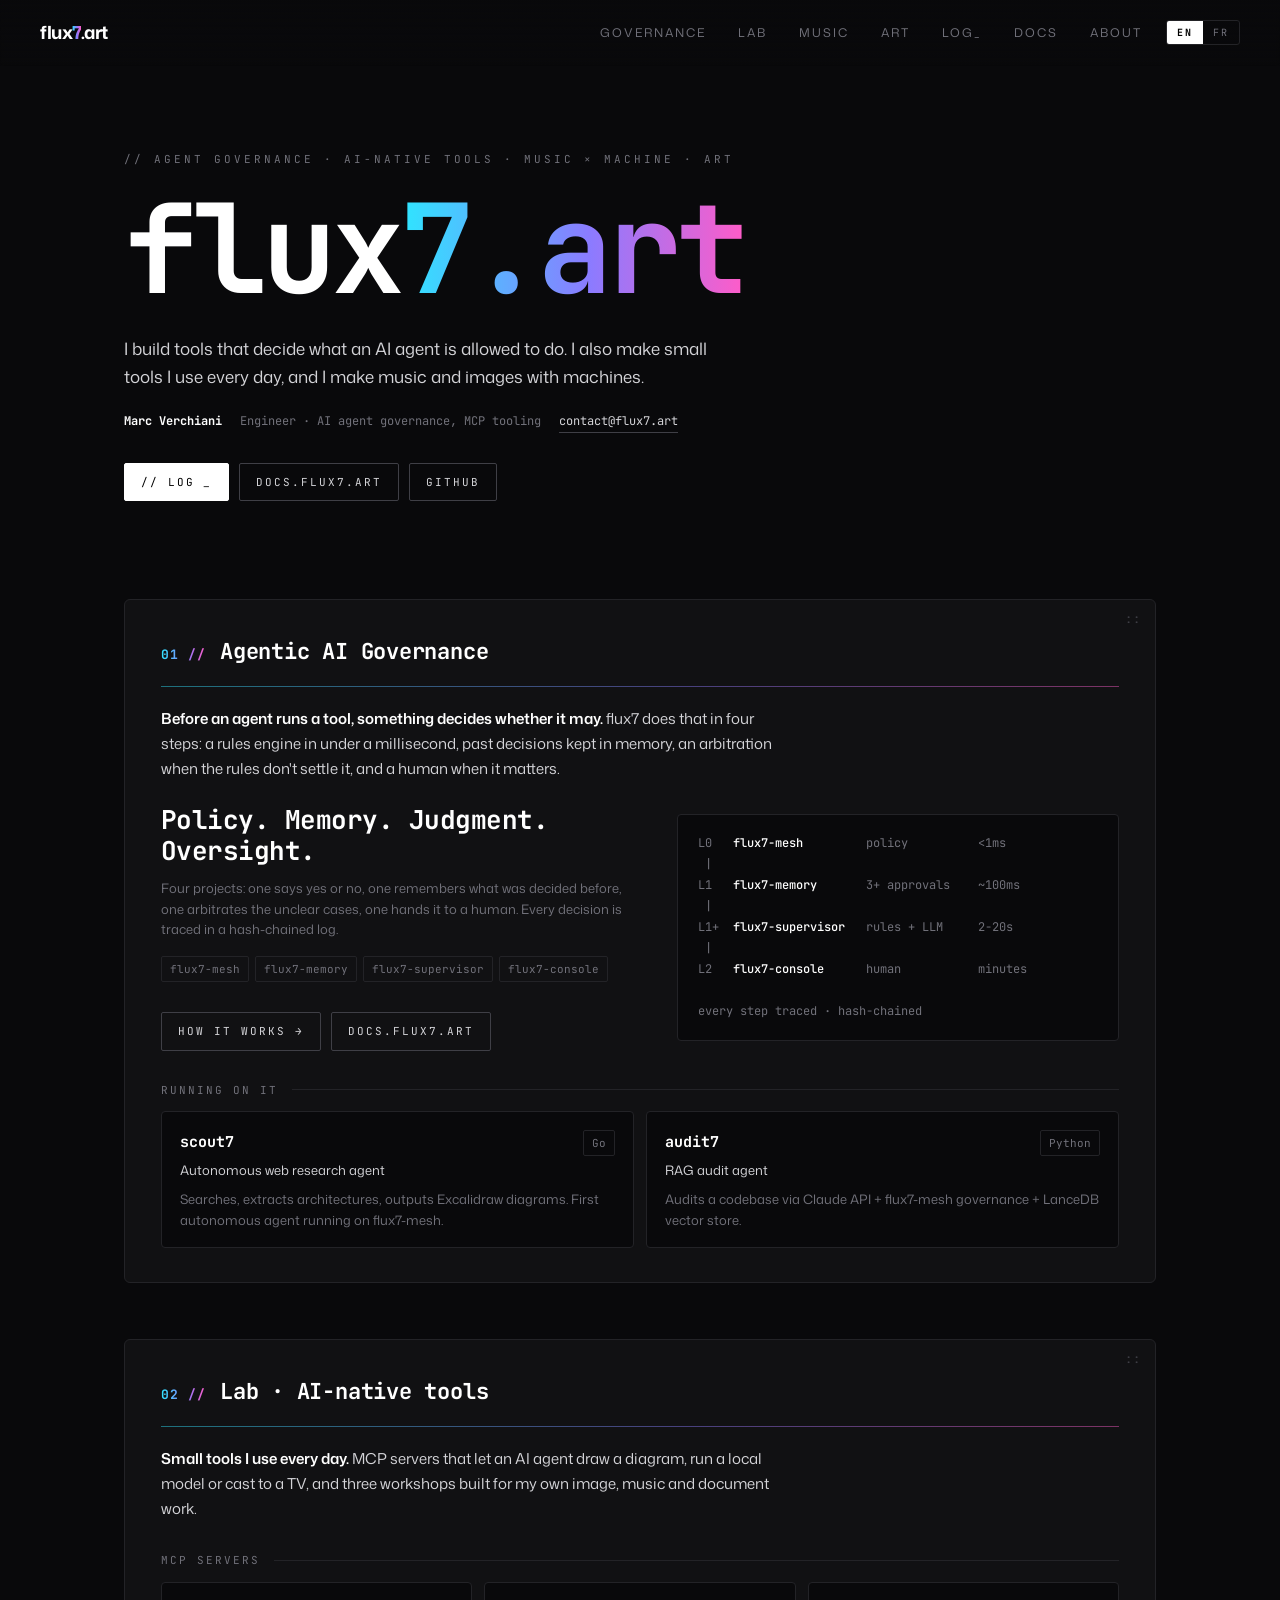
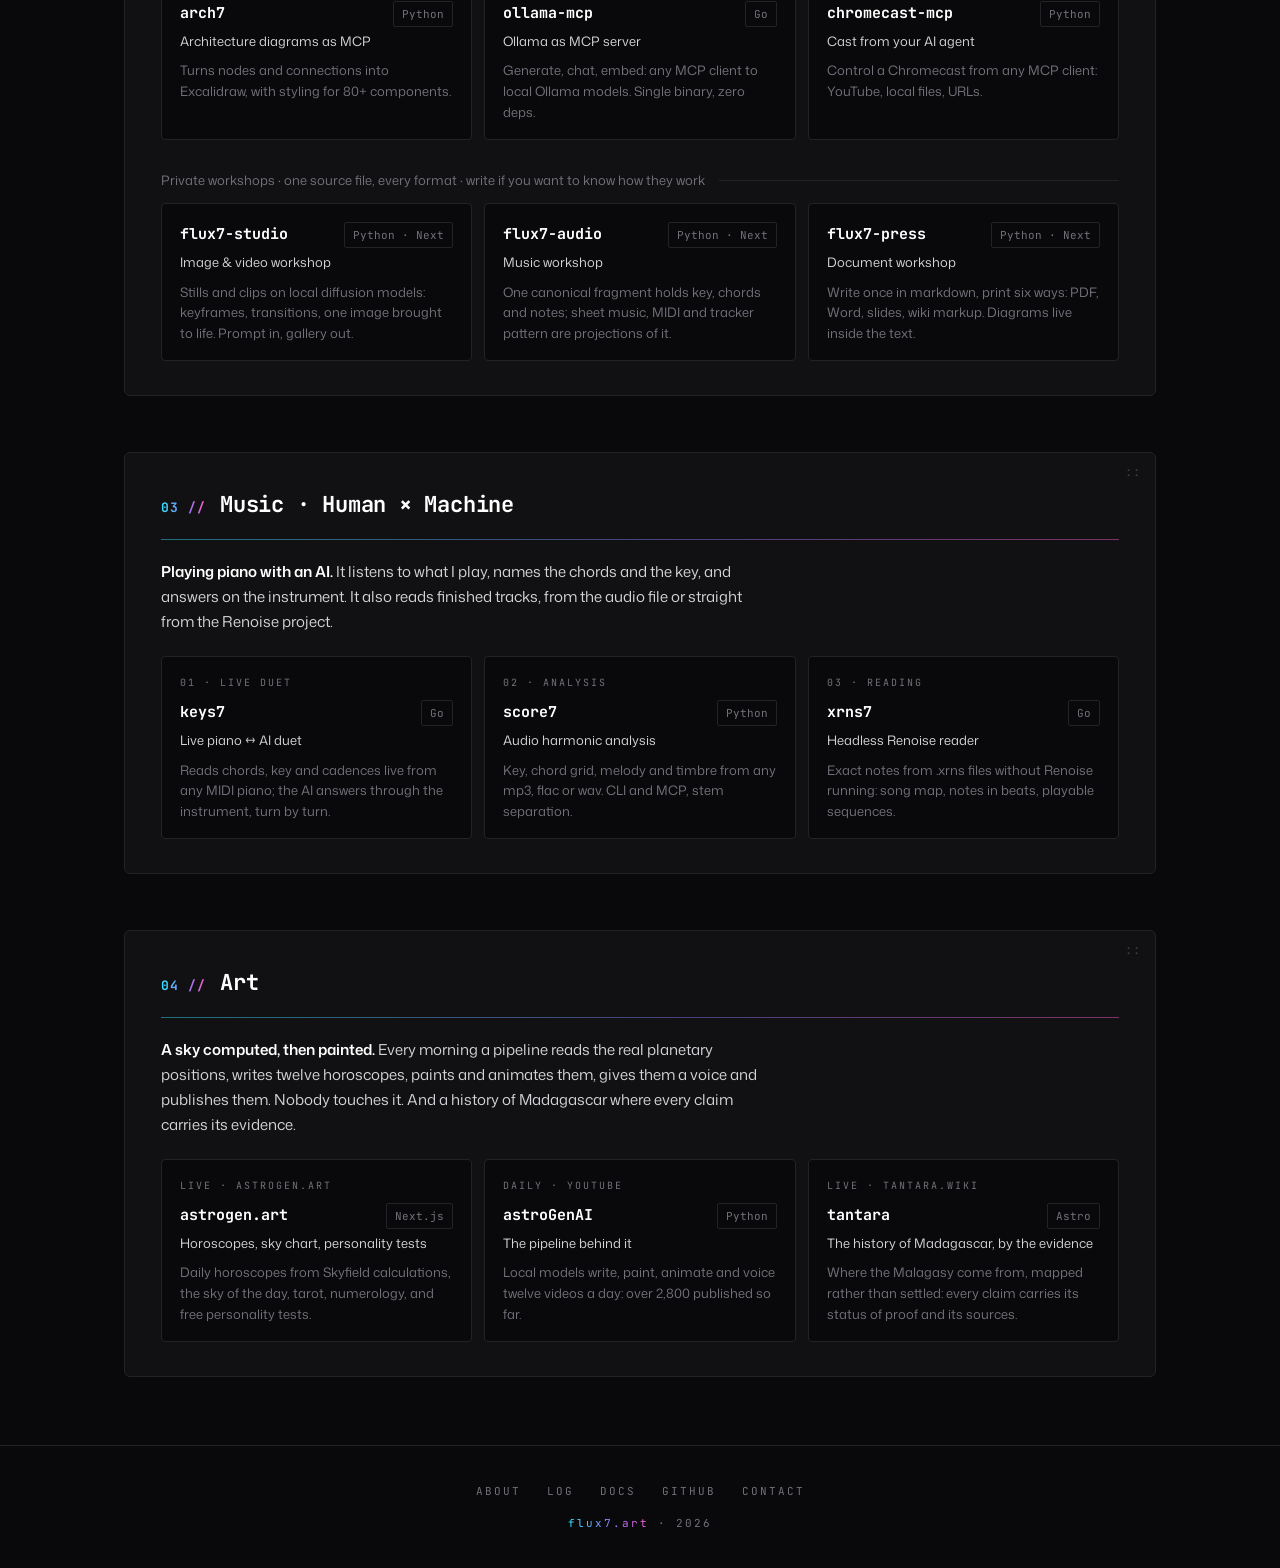
==== commit e20f25fa: "feat(art): tantara.wiki card Co-Authored-By: Claude Opus 5.5 (1M context) <noreply@anthropic.com> Cl" ====
--- a/index.html
+++ b/index.html
@@ -318,8 +318,8 @@
   <div class="panel">
     <div class="axis-head"><span class="axis-num grad">04 //</span><h2 class="axis-title">Art</h2></div>
     <div class="axis-rule"></div>
-    <p class="axis-thesis" data-en="<b>A sky computed, then painted.</b> Every morning a pipeline reads the real planetary positions, writes twelve horoscopes, paints and animates them, gives them a voice and publishes them. Nobody touches it." data-fr="<b>Un ciel calcule, puis peint.</b> Chaque matin, une chaine lit les positions reelles des planetes, ecrit douze horoscopes, les peint et les anime, leur donne une voix et les publie. Personne n'y touche."><b>A sky computed, then painted.</b> Every morning a pipeline reads the real planetary positions, writes twelve horoscopes, paints and animates them, gives them a voice and publishes them. Nobody touches it.</p>
-    <div class="grid two">
+    <p class="axis-thesis" data-en="<b>A sky computed, then painted.</b> Every morning a pipeline reads the real planetary positions, writes twelve horoscopes, paints and animates them, gives them a voice and publishes them. Nobody touches it. And a history of Madagascar where every claim carries its evidence." data-fr="<b>Un ciel calcule, puis peint.</b> Chaque matin, une chaine lit les positions reelles des planetes, ecrit douze horoscopes, les peint et les anime, leur donne une voix et les publie. Personne n'y touche. Et une histoire de Madagascar ou chaque assertion porte sa preuve."><b>A sky computed, then painted.</b> Every morning a pipeline reads the real planetary positions, writes twelve horoscopes, paints and animates them, gives them a voice and publishes them. Nobody touches it. And a history of Madagascar where every claim carries its evidence.</p>
+    <div class="grid">
       <a href="https://astrogen.art" target="_blank" rel="noopener" class="card">
         <div class="card-step" data-en="live · astrogen.art" data-fr="en ligne · astrogen.art">live · astrogen.art</div>
         <div class="card-top"><span class="card-name">astrogen.art</span><span class="tag">Next.js</span></div>
@@ -331,6 +331,12 @@
         <div class="card-top"><span class="card-name">astroGenAI</span><span class="tag">Python</span></div>
         <div class="card-tag" data-en="The pipeline behind it" data-fr="La chaine derriere">The pipeline behind it</div>
         <p class="card-desc" data-en="Local models write, paint, animate and voice twelve videos a day: over 2,800 published so far." data-fr="Des modeles locaux ecrivent, peignent, animent et doublent douze videos par jour : plus de 2 800 publiees a ce jour.">Local models write, paint, animate and voice twelve videos a day: over 2,800 published so far.</p>
+      </a>
+      <a href="https://tantara.wiki" target="_blank" rel="noopener" class="card">
+        <div class="card-step" data-en="live · tantara.wiki" data-fr="en ligne · tantara.wiki">live · tantara.wiki</div>
+        <div class="card-top"><span class="card-name">tantara</span><span class="tag">Astro</span></div>
+        <div class="card-tag" data-en="The history of Madagascar, by the evidence" data-fr="L'histoire de Madagascar, par les preuves">The history of Madagascar, by the evidence</div>
+        <p class="card-desc" data-en="Where the Malagasy come from, mapped rather than settled: every claim carries its status of proof and its sources." data-fr="D'ou viennent les Malgaches, cartographie plutot que tranche : chaque assertion porte son statut de preuve et ses sources.">Where the Malagasy come from, mapped rather than settled: every claim carries its status of proof and its sources.</p>
       </a>
     </div>
   </div>
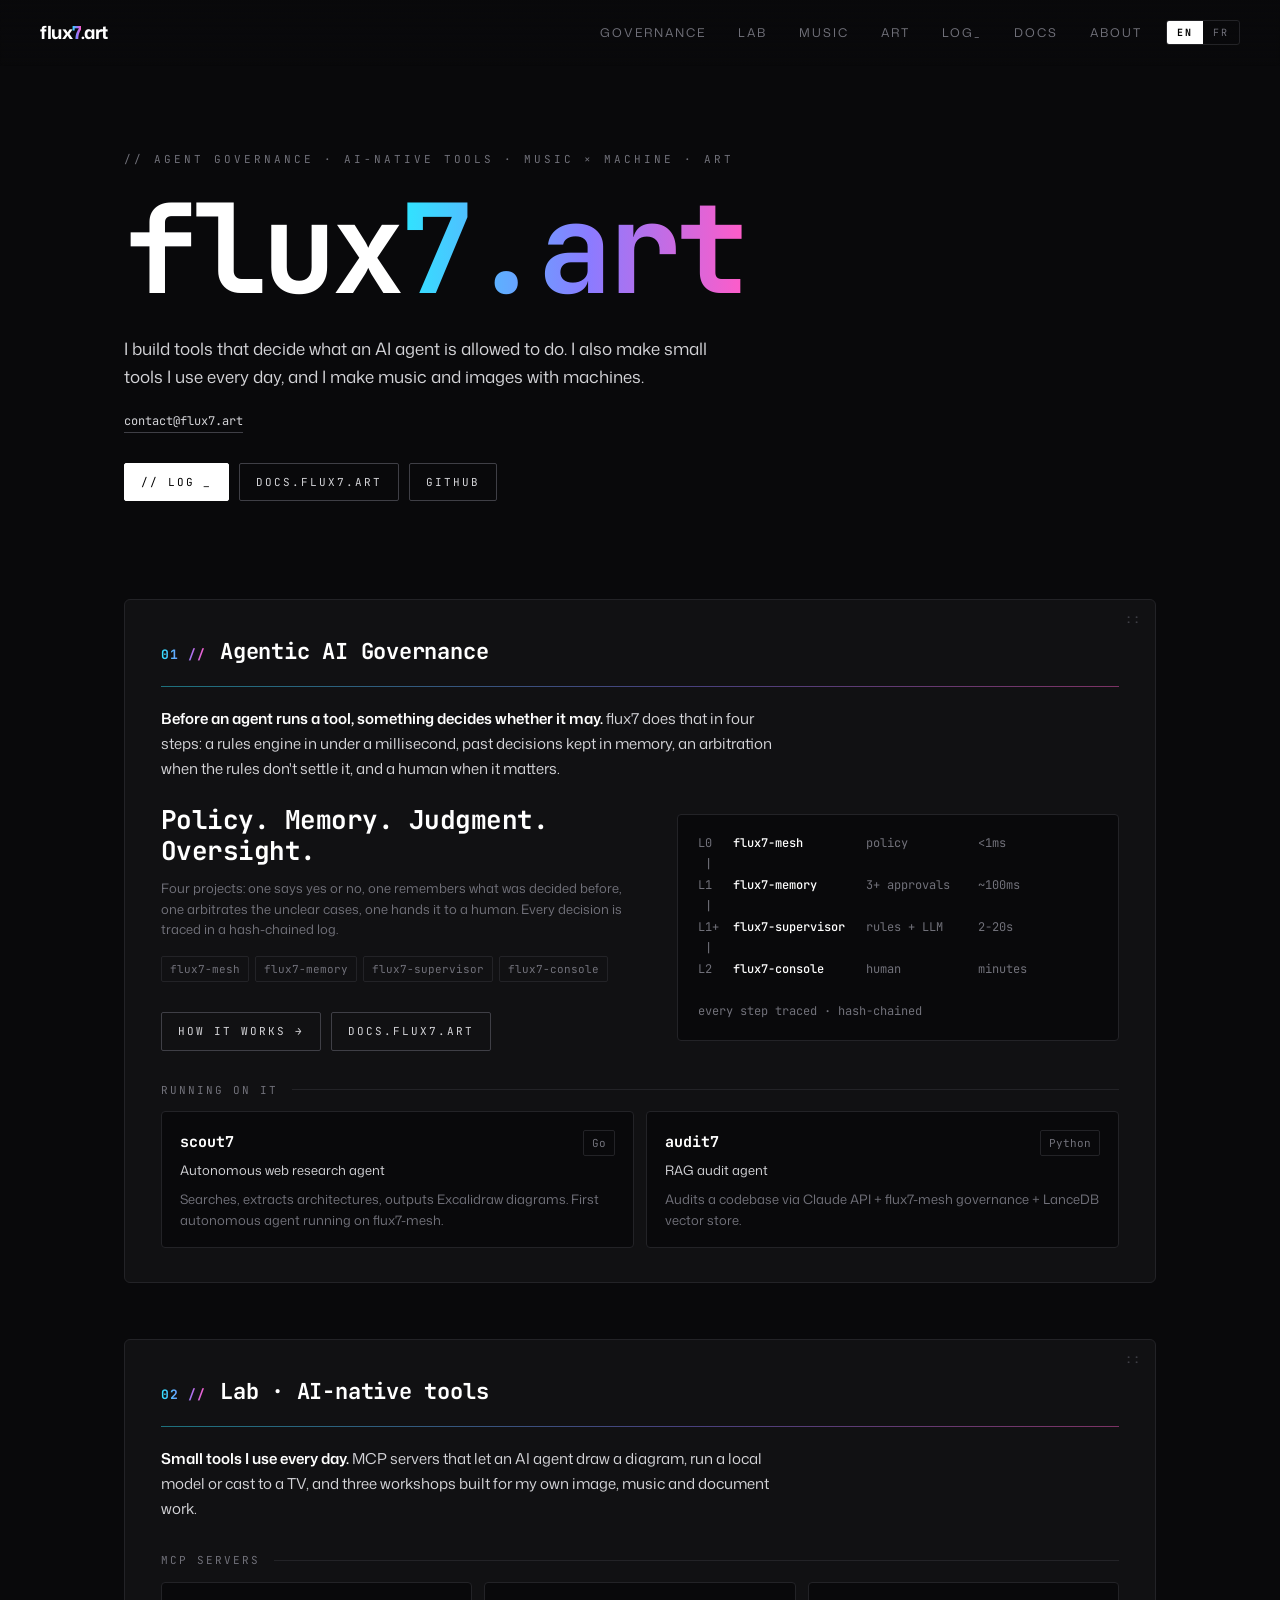
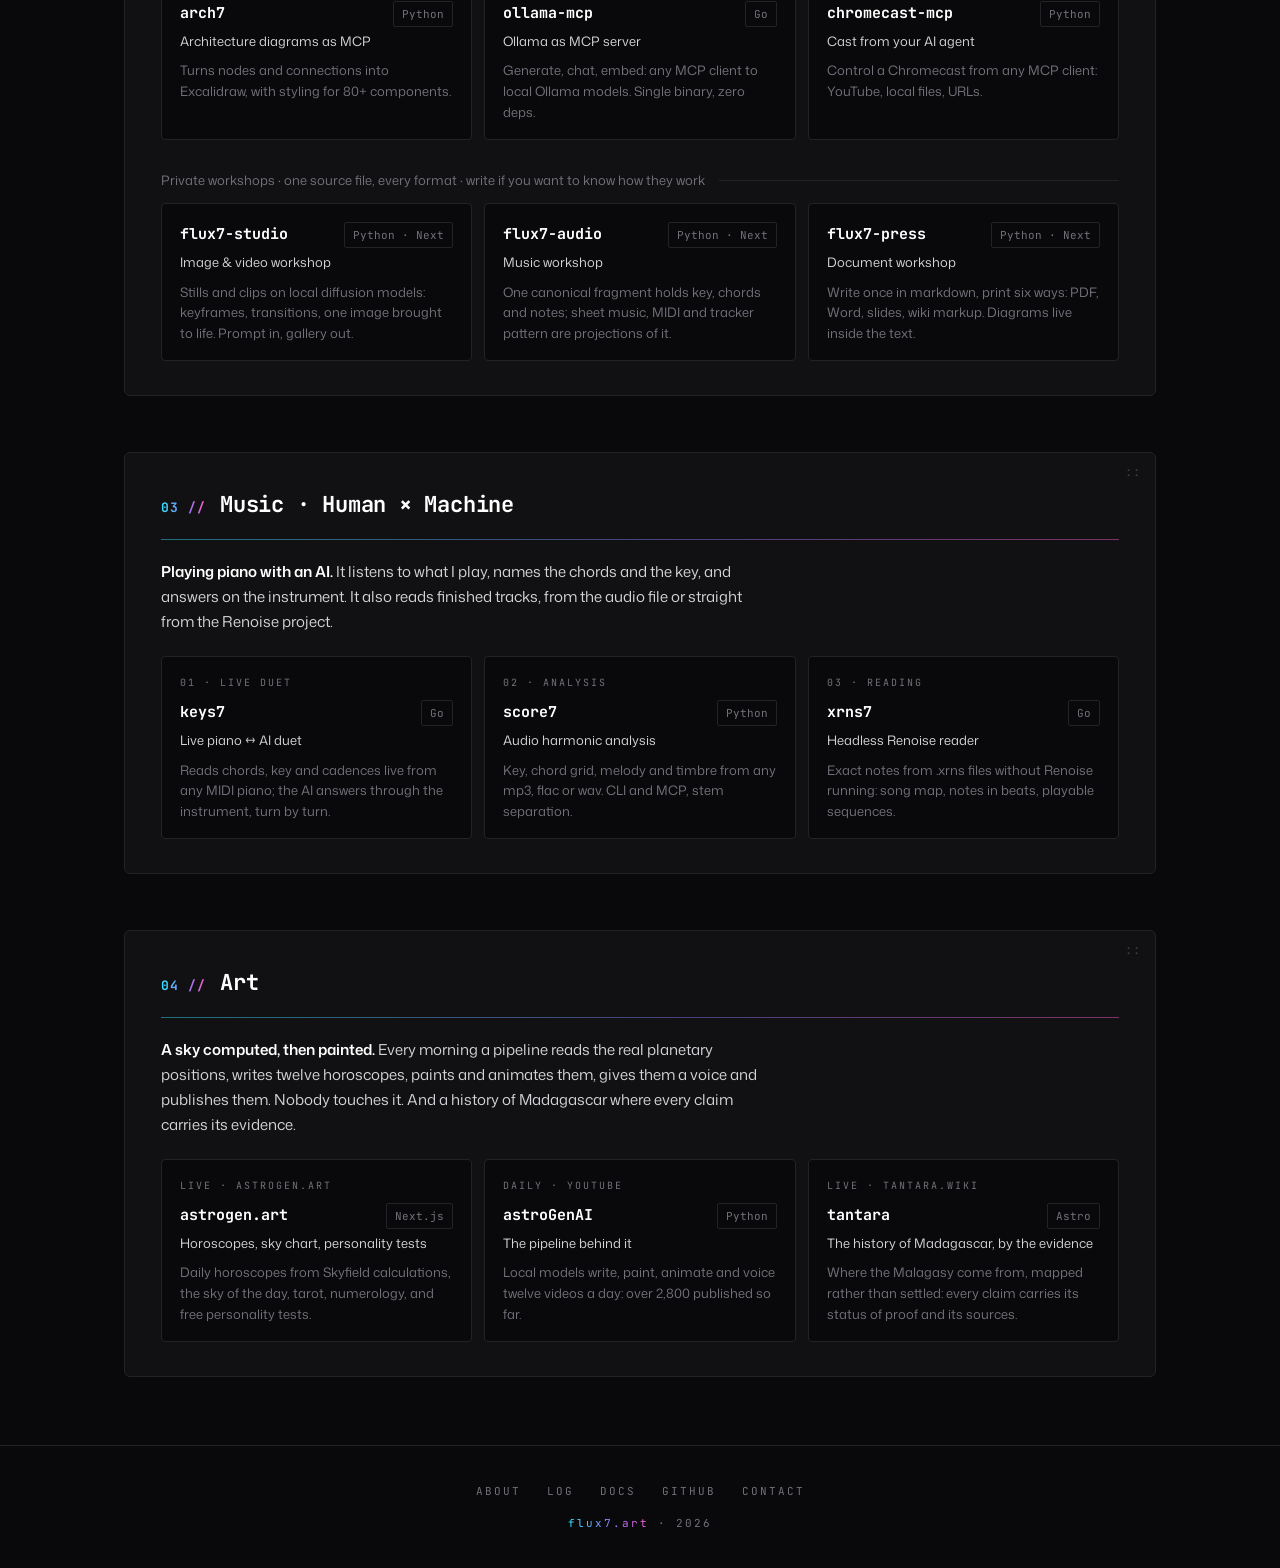
==== commit 34a8aef0: "copy: no name or job title in the home hero Co-Authored-By: Claude Opus 5.5 (1M context) <noreply@an" ====
--- a/index.html
+++ b/index.html
@@ -184,8 +184,6 @@
   <h1 class="hero-title">flux<span class="sig">7.art</span></h1>
   <p class="hero-sub" data-en="I build tools that decide what an AI agent is allowed to do. I also make small tools I use every day, and I make music and images with machines." data-fr="Je construis des outils qui decident ce qu'un agent IA a le droit de faire. Je fais aussi de petits outils dont je me sers tous les jours, et de la musique et des images avec des machines.">I build tools that decide what an AI agent is allowed to do. I also make small tools I use every day, and I make music and images with machines.</p>
   <div class="hero-id">
-    <b>Marc Verchiani</b>
-    <span data-en="Engineer · AI agent governance, MCP tooling" data-fr="Ingenieur · gouvernance des agents IA, outillage MCP">Engineer · AI agent governance, MCP tooling</span>
     <a href="mailto:contact@flux7.art">contact@flux7.art</a>
   </div>
   <div class="actions">
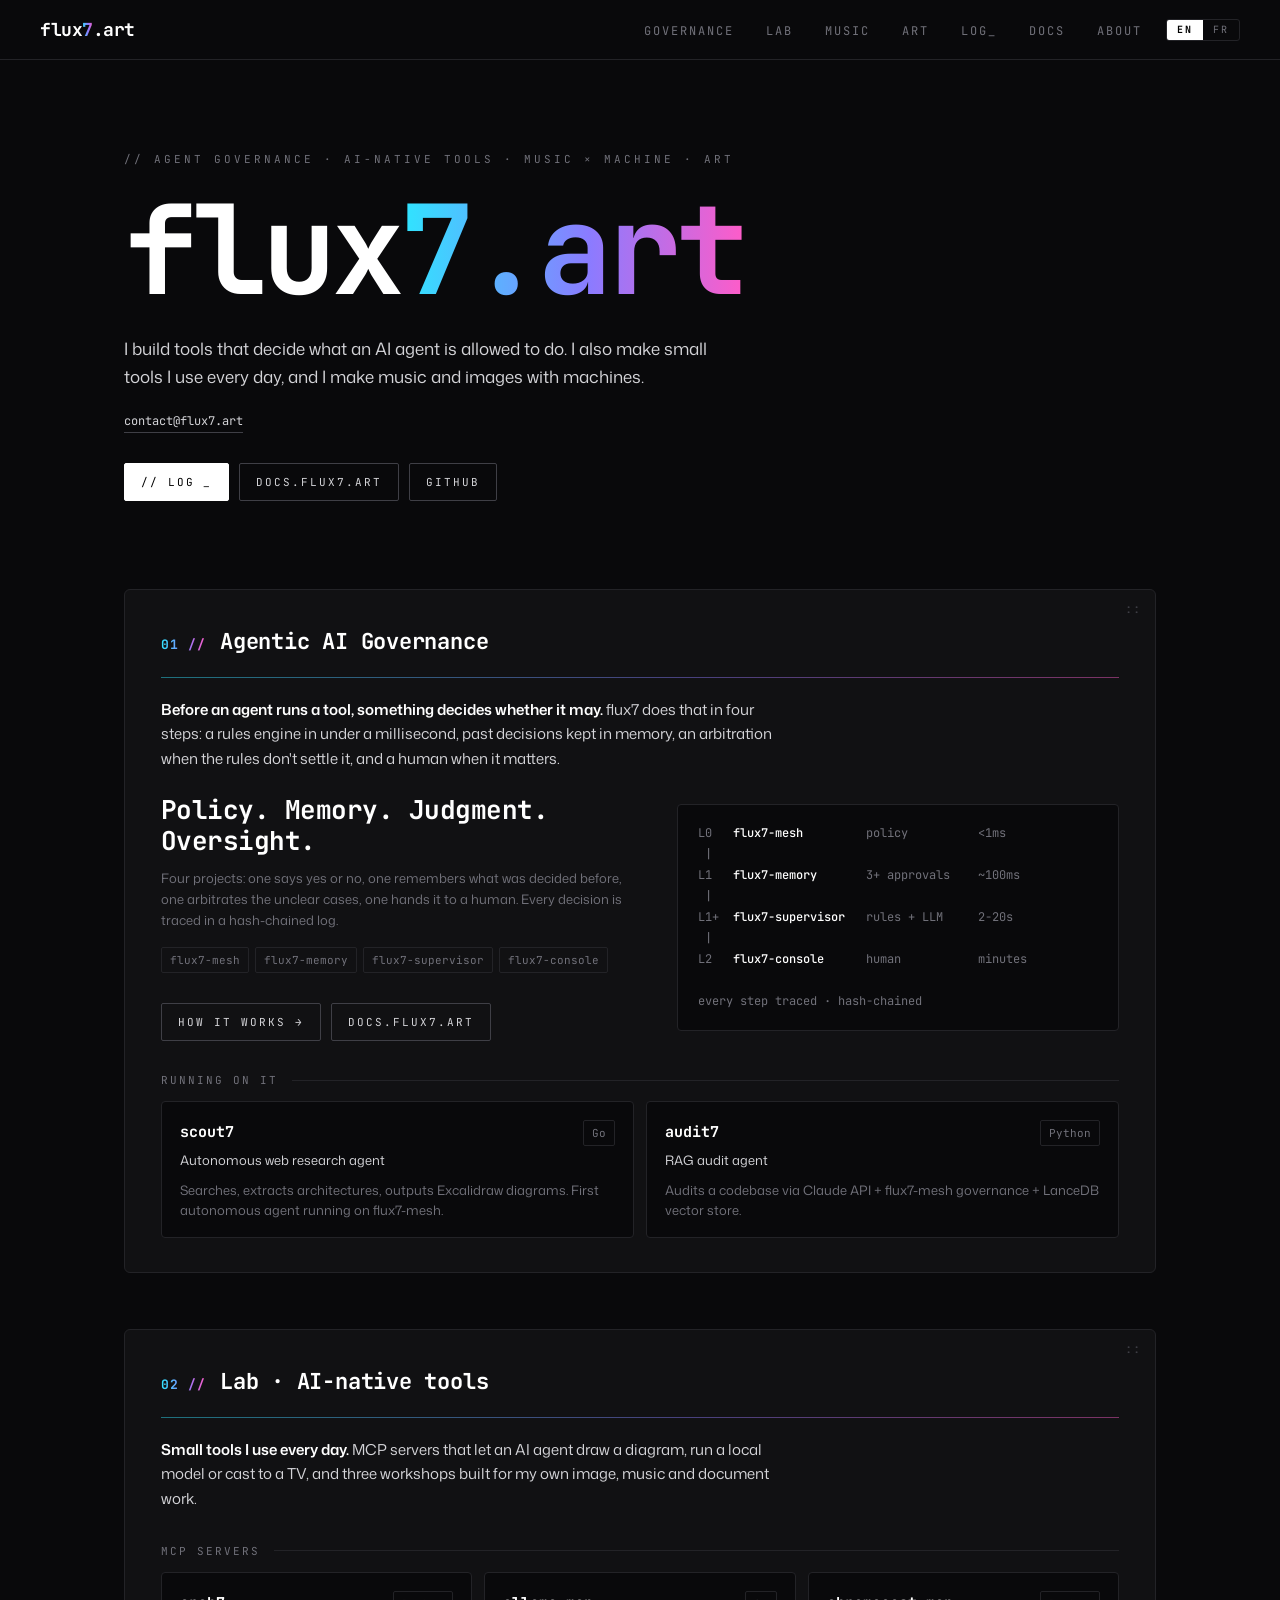
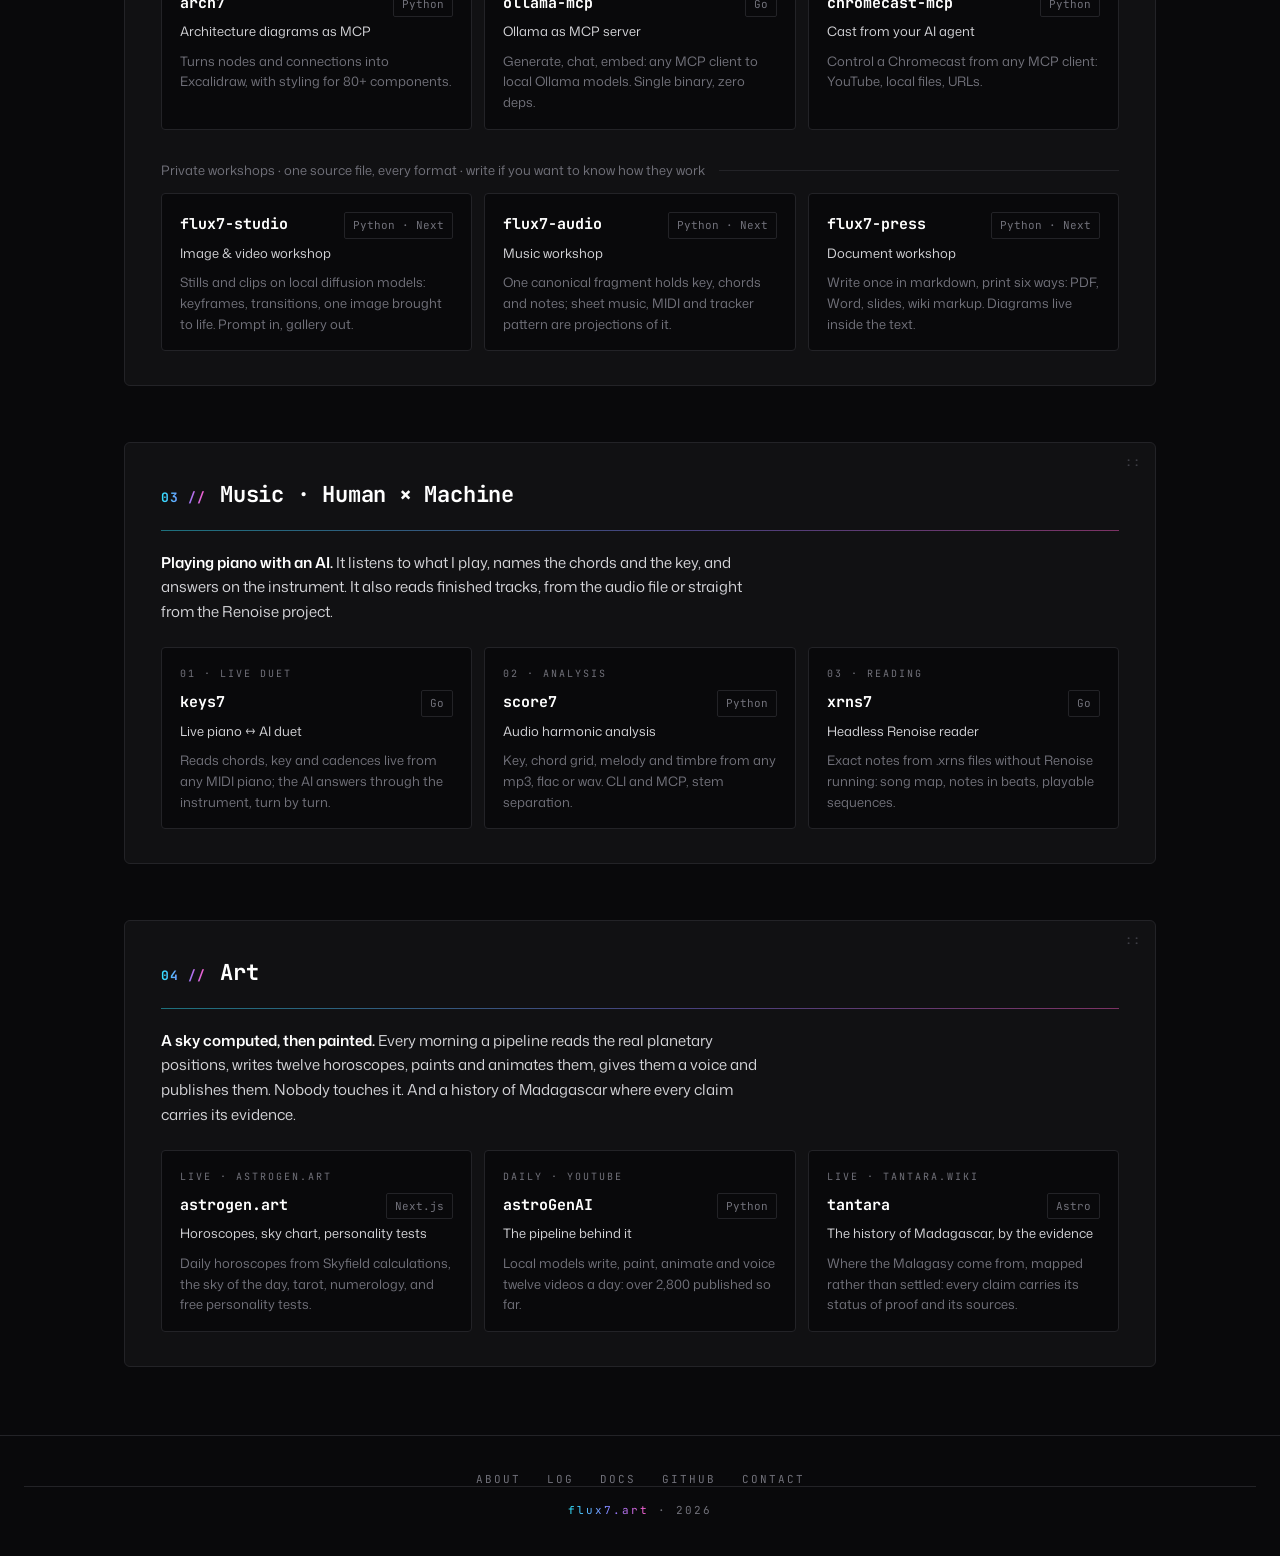
==== commit 813a784c: "fix: one header and one palette on every page - style.css holds the only header, modelled on /about/" ====
--- a/index.html
+++ b/index.html
@@ -79,7 +79,7 @@
 .grad { background: var(--grad); -webkit-background-clip: text; background-clip: text; color: transparent; }
 
 /* hero */
-#hero { padding-block: 150px 70px; }
+#hero { padding-block: 90px 60px; }
 .hero-tag { font-family: var(--font); font-size: 11px; letter-spacing: 3px; text-transform: uppercase; color: var(--text2); margin-bottom: 22px; }
 .hero-title { font-family: var(--font); font-size: clamp(56px, 11vw, 124px); font-weight: 700; line-height: 0.95; letter-spacing: -0.04em; color: #fff; margin: 0; }
 .hero-title .sig { background: var(--grad); -webkit-background-clip: text; background-clip: text; color: transparent; }
@@ -143,13 +143,13 @@
   .layers { grid-template-columns: 1fr; }
   .grid, .grid.two { grid-template-columns: 1fr; }
   .panel { padding: 26px 20px; }
-  #hero { padding-block: 110px 40px; }
+  #hero { padding-block: 56px 32px; }
 }
 @media (prefers-reduced-motion: reduce) { .log-cursor { animation: none; } }
 
 /* langue */
 .lang-switch { display: flex; align-items: center; border: 1px solid var(--border); border-radius: 3px; overflow: hidden; margin-left: 24px; }
-.lang-btn { font-family: var(--font); font-size: 10px; letter-spacing: 2px; text-transform: uppercase; padding: 5px 10px; background: transparent; border: none; color: var(--text2); cursor: pointer; }
+.lang-btn { font-family: var(--font); font-size: 10px; line-height: 1; letter-spacing: 2px; text-transform: uppercase; padding: 5px 10px; background: transparent; border: none; color: var(--text2); cursor: pointer; }
 .lang-btn.active { background: #fff; color: #000; font-weight: 700; }
 .lang-btn:not(.active):hover { color: #fff; }
 @media (max-width: 680px) { .lang-switch { margin-left: 14px; } }
--- a/style.css
+++ b/style.css
@@ -48,29 +48,26 @@
 
 
 /* ── NAV ── */
-/* barre flottante par defaut ; /about/ la repasse en statique bordee */
+/* Un seul bandeau pour tout le site, calque sur /about/ : pose sur le fond,
+   un filet dessous, colle en haut au defilement. Aucune page n'y deroge. */
 nav {
-  position: fixed; top: 0; left: 0; right: 0; z-index: 100;
+  position: sticky; top: 0; z-index: 100;
   display: flex; align-items: center; justify-content: space-between;
   padding: 18px 40px;
-  background: linear-gradient(to bottom, rgba(var(--bg-rgb),0.95), transparent);
-  backdrop-filter: blur(2px);
+  background: var(--bg);
+  border-bottom: 1px solid var(--border);
+  line-height: 1.3; /* independant du corps de page (1.65 sur l'accueil) */
 }
-.nav-logo { font-size: 18px; font-weight: 700; color: #fff; text-decoration: none; letter-spacing: -0.5px; }
+.nav-logo { font-family: var(--font); font-size: 18px; font-weight: 700; color: #fff; text-decoration: none; letter-spacing: -0.5px; }
 .nav-logo span { background: var(--grad); -webkit-background-clip: text; background-clip: text; color: transparent; }
 .nav-links { display: flex; gap: 32px; list-style: none; }
 .nav-links a {
+  font-family: var(--font);
   color: var(--text2); text-decoration: none; font-size: 12px;
   letter-spacing: 2px; text-transform: uppercase; transition: color 0.2s; position: relative;
 }
-.nav-links a::after {
-  content: ''; position: absolute; bottom: -4px; left: 0;
-  width: 0; height: 1px; background: var(--ax1); transition: width 0.2s;
-}
-.nav-links a:hover { color: var(--ax1); }
-.nav-links a:hover::after { width: 100%; }
-.nav-links a.active { color: var(--ax1); }
-.nav-links a.active::after { width: 100%; }
+.nav-links a:hover { color: #fff; }
+.nav-links a.active { color: #fff; }
 
 .nav-right { display: flex; align-items: center; }
 
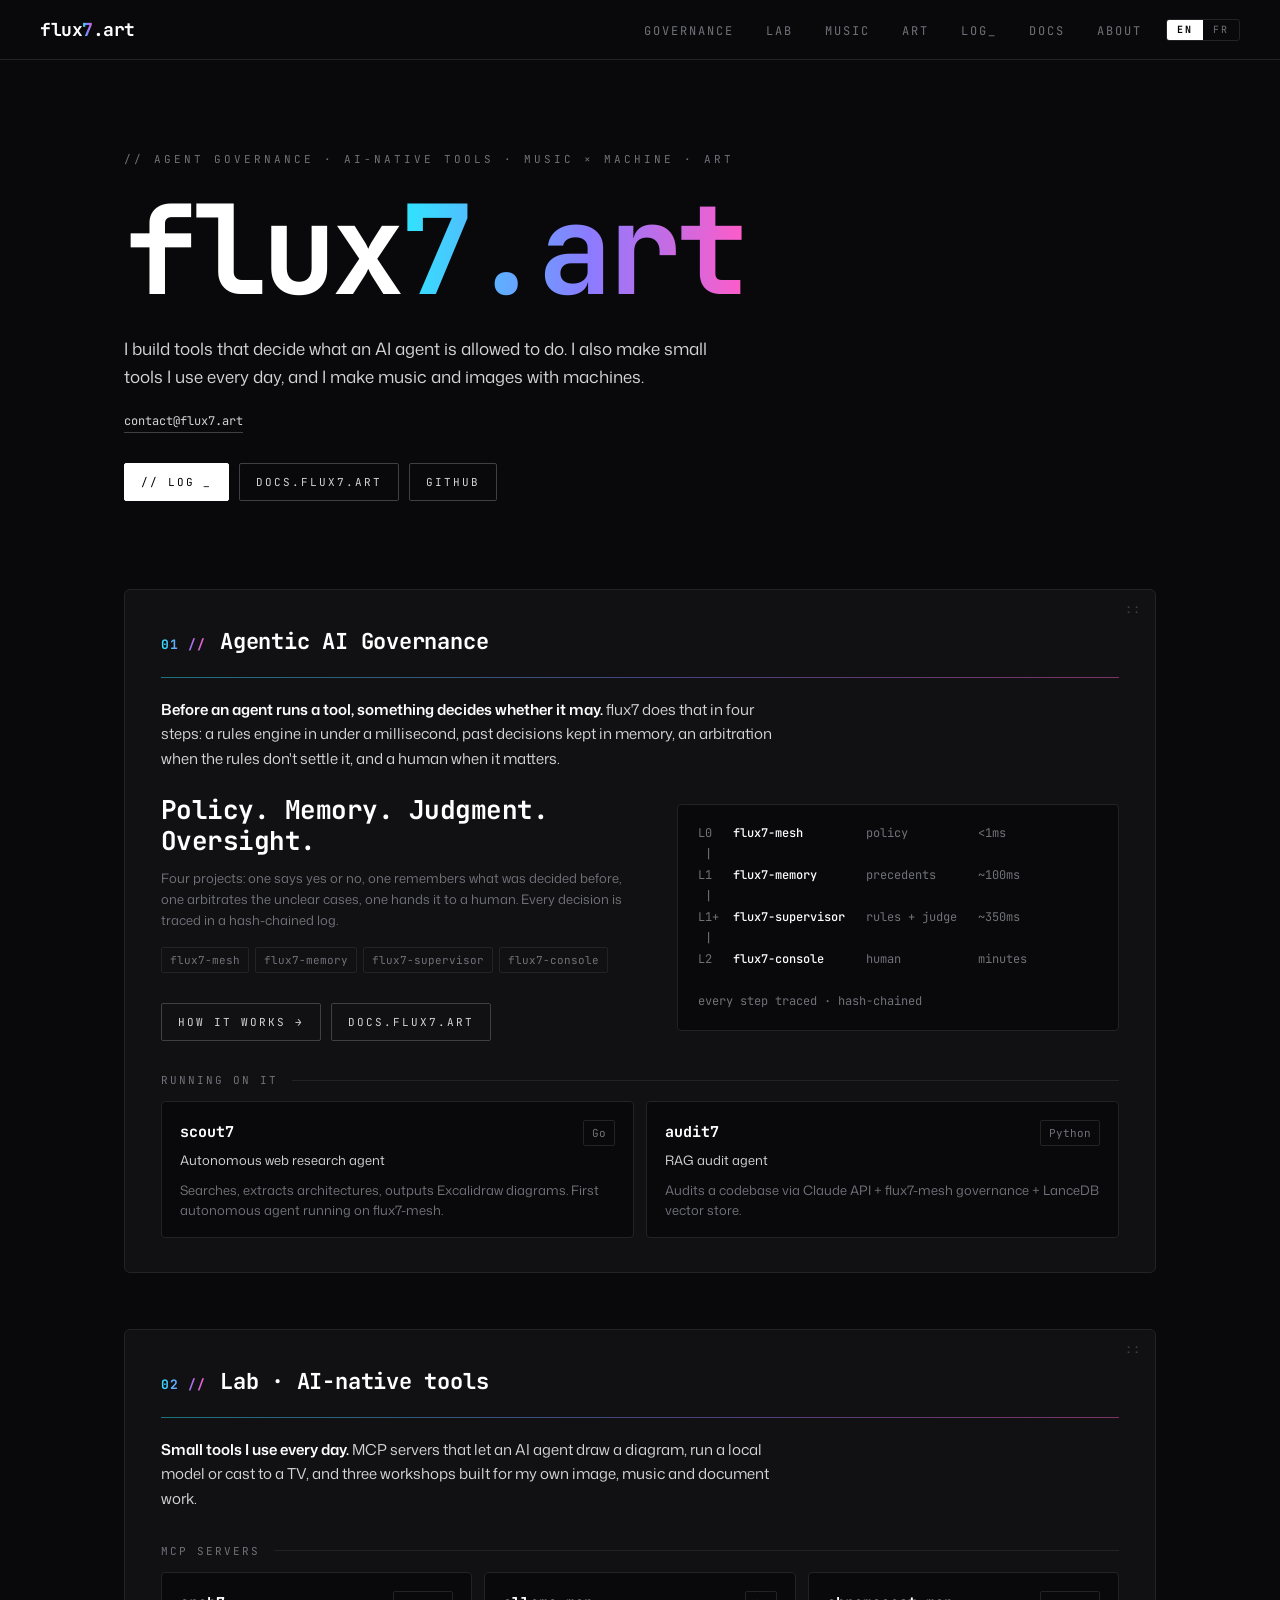
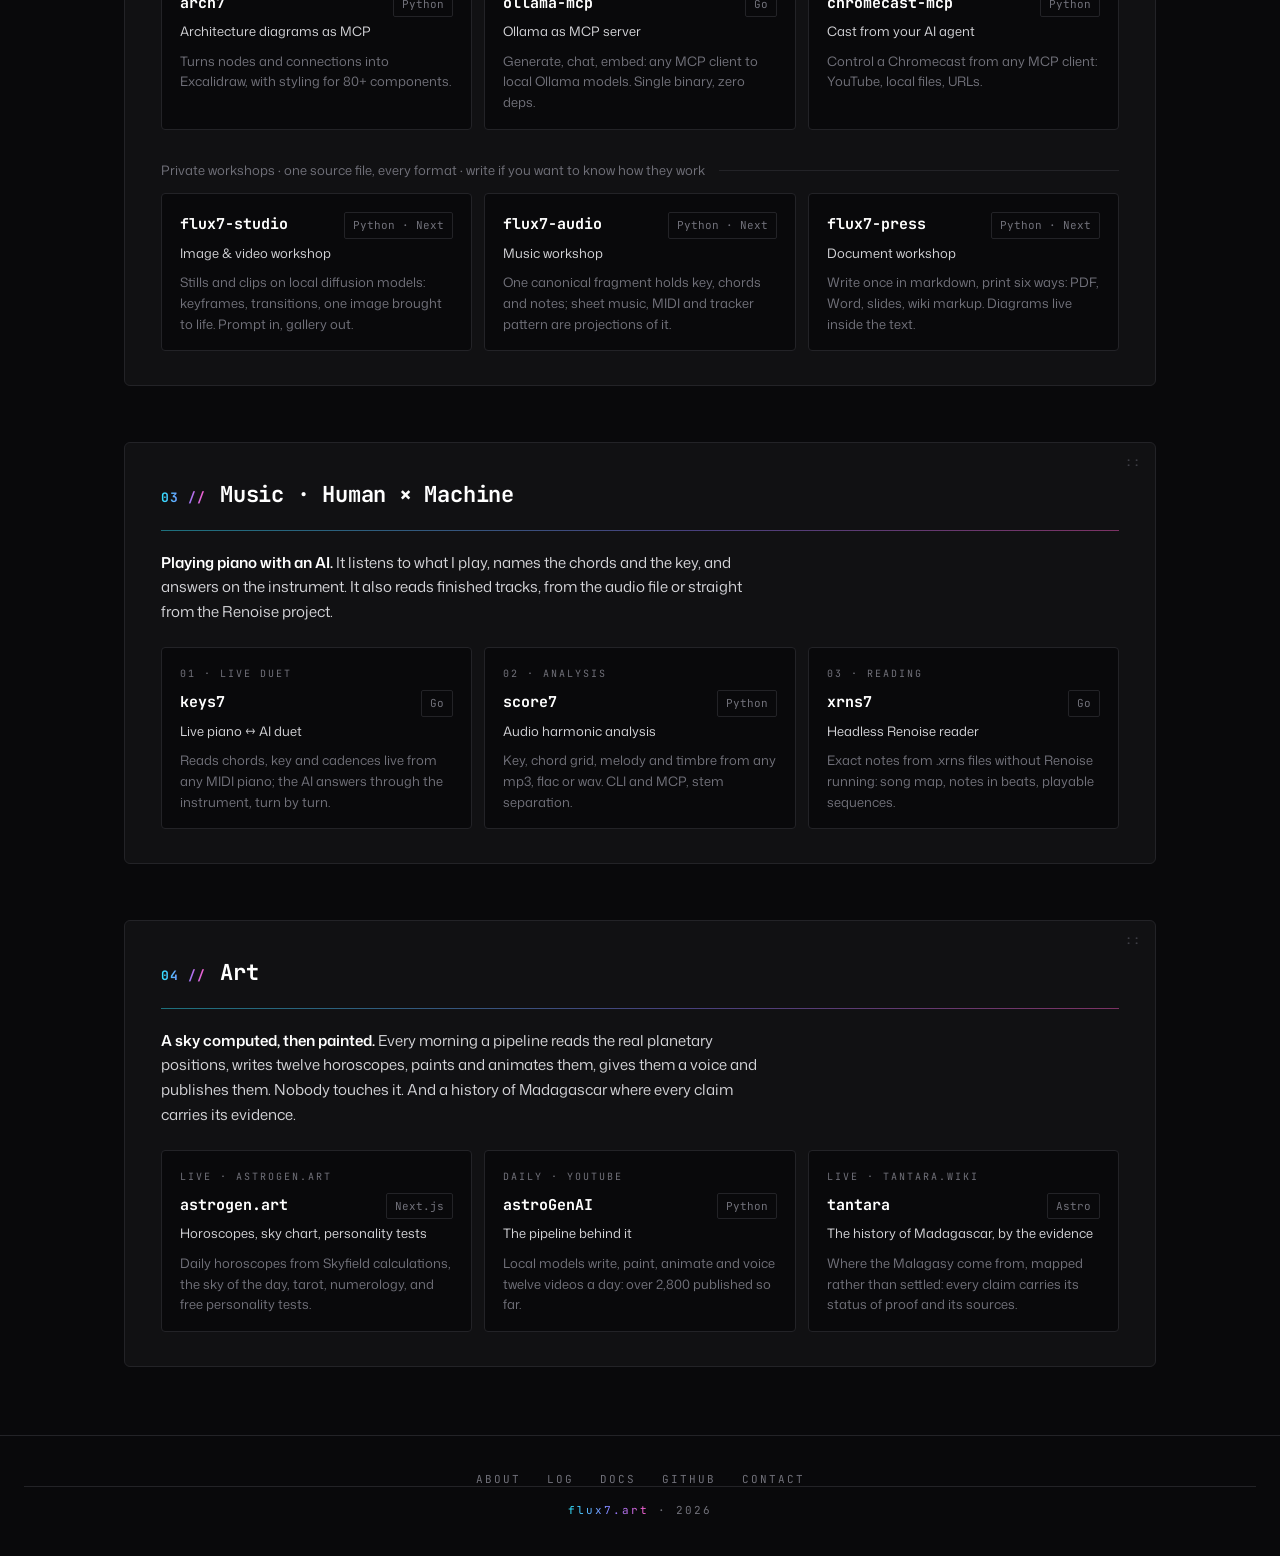
==== commit 8ef365d9: "fix(flux7): latencies and the memory step as they stand on 29/09 The supervisor answers in ~350 ms s" ====
--- a/index.html
+++ b/index.html
@@ -210,9 +210,9 @@
       </div>
 <pre>L0   <b>flux7-mesh</b>         policy          &lt;1ms
  |
-L1   <b>flux7-memory</b>       3+ approvals    ~100ms
+L1   <b>flux7-memory</b>       precedents      ~100ms
  |
-L1+  <b>flux7-supervisor</b>   rules + LLM     2-20s
+L1+  <b>flux7-supervisor</b>   rules + judge   ~350ms
  |
 L2   <b>flux7-console</b>      human           minutes
 
